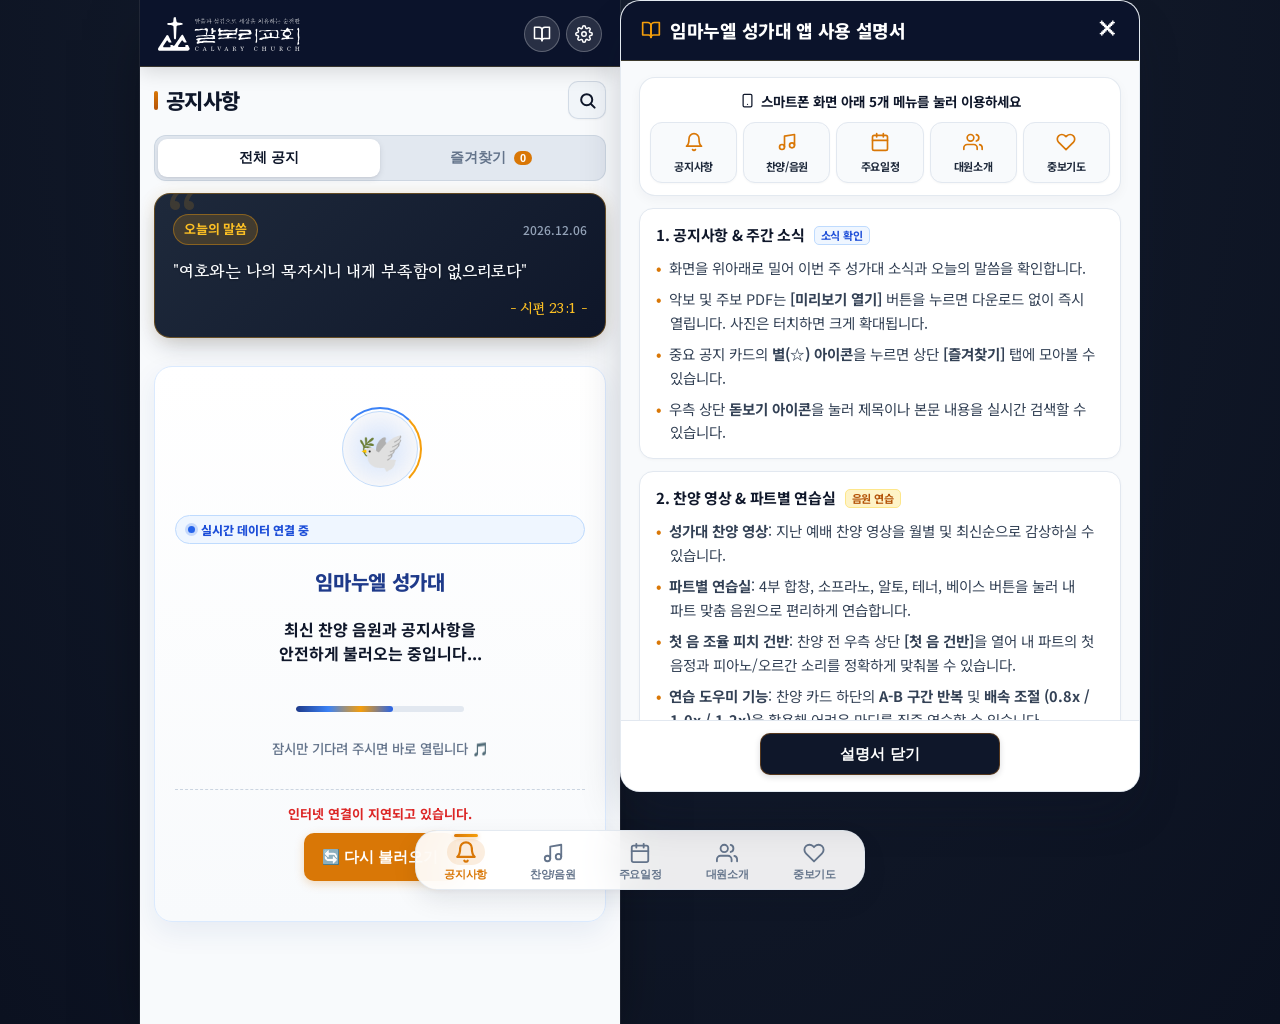
==== index.html @ 74448871 "feat: UI/UX 표준 패턴 개편 (세그먼트 컨트롤, 파트 필터 스티키/배지, 탭 인디케이터, 피치건반 및 설명서 모달 고도화)" ====
<!DOCTYPE html>
<html lang="ko">
<head>
  <meta charset="UTF-8">
  <meta name="viewport" content="width=device-width, initial-scale=1.0, maximum-scale=1.0, user-scalable=no, viewport-fit=cover">
  <meta name="theme-color" content="#0B132B">
  <meta name="color-scheme" content="light dark">
  <meta name="apple-mobile-web-app-capable" content="yes">
  <meta name="apple-mobile-web-app-status-bar-style" content="default">
  <meta name="apple-mobile-web-app-title" content="임마누엘성가대">
  <title>갈보리교회 임마누엘성가대</title>

  <link rel="apple-touch-icon" href="assets/apple-touch-icon.png?v=57">
  <link rel="icon" type="image/png" sizes="192x192" href="assets/icon-192.png?v=57">
  <link rel="manifest" href="manifest.json?v=57">
  <link rel="preconnect" href="https://fonts.googleapis.com">
  <link rel="preconnect" href="https://fonts.gstatic.com" crossorigin>
  <link href="https://fonts.googleapis.com/css2?family=Gowun+Batang:wght@400;700&family=Noto+Sans+KR:wght@400;500;700;900&display=swap" rel="stylesheet">
  <link rel="stylesheet" href="css/styles.css?v=1114">
  <script src="https://www.youtube.com/iframe_api" async></script>
</head>
<body>
  <!-- 메인 앱 콘테이너 -->
  <div class="app-container">
    
    <!-- 상단 브랜드 헤더 (공식 갈보리교회 심볼 로고 단독 적용) -->
    <header class="app-header">
      <div class="header-brand">
        <div class="church-logo-container">
          <img src="assets/church-logo-white.svg?v=1114" alt="갈보리교회 공식 로고" class="official-header-logo">
        </div>
      </div>

      <div class="header-actions" style="display: flex; align-items: center; gap: 6px;">
        <!-- 앱 사용 설명서 팝업 버튼 -->
        <button type="button" class="btn-header-admin-icon" onclick="app.openUserManualModal()" aria-label="앱 사용 설명서" title="앱 사용 설명서">
          <svg width="18" height="18" viewBox="0 0 24 24" fill="none" stroke="currentColor" stroke-width="2" stroke-linecap="round" stroke-linejoin="round">
            <path d="M2 3h6a4 4 0 0 1 4 4v14a3 3 0 0 0-3-3H2z"></path>
            <path d="M22 3h-6a4 4 0 0 0-4 4v14a3 3 0 0 1 3-3h7z"></path>
          </svg>
        </button>
        <!-- 관리자 모드 접속 버튼 (상징적인 톱니바퀴 아이콘 단독) -->
        <button id="btnOfficerToggle" class="btn-header-admin-icon" aria-label="관리자 접속" title="관리자 접속">
          <svg width="18" height="18" viewBox="0 0 24 24" fill="none" stroke="currentColor" stroke-width="2" stroke-linecap="round" stroke-linejoin="round">
            <circle cx="12" cy="12" r="3"></circle>
            <path d="M19.4 15a1.65 1.65 0 0 0 .33 1.82l.06.06a2 2 0 0 1 0 2.83 2 2 0 0 1-2.83 0l-.06-.06a1.65 1.65 0 0 0-1.82-.33 1.65 1.65 0 0 0-1 1.51V21a2 2 0 0 1-2 2 2 2 0 0 1-2-2v-.09A1.65 1.65 0 0 0 9 19.4a1.65 1.65 0 0 0-1.82.33l-.06.06a2 2 0 0 1-2.83 0 2 2 0 0 1 0-2.83l.06-.06a1.65 1.65 0 0 0 .33-1.82 1.65 1.65 0 0 0-1.51-1H3a2 2 0 0 1-2-2 2 2 0 0 1 2-2h.09A1.65 1.65 0 0 0 4.6 9a1.65 1.65 0 0 0-.33-1.82l-.06-.06a2 2 0 0 1 0-2.83 2 2 0 0 1 2.83 0l.06.06a1.65 1.65 0 0 0 1.82.33H9a1.65 1.65 0 0 0 1-1.51V3a2 2 0 0 1 2-2 2 2 0 0 1 2 2v.09a1.65 1.65 0 0 0 1 1.51 1.65 1.65 0 0 0 1.82-.33l.06-.06a2 2 0 0 1 2.83 0 2 2 0 0 1 0 2.83l-.06.06a1.65 1.65 0 0 0-.33 1.82V9a1.65 1.65 0 0 0 1.51 1H21a2 2 0 0 1 2 2 2 2 0 0 1-2 2h-.09a1.65 1.65 0 0 0-1.51 1z"></path>
          </svg>
        </button>
      </div>
    </header>

    <div id="officerBanner" class="officer-active-banner hidden">
      <div class="officer-banner-buttons">
        <button type="button" class="btn-banner-action" onclick="app.openChangeOfficerPinModal()">🔑 관리자 암호 변경</button>
        <button type="button" class="btn-banner-action" onclick="app.openChangeMemberPinModal()">🔒 대원명단 암호 변경</button>
        <button type="button" id="btnExitOfficer" class="btn-exit-officer">🚪 관리자 모드 나가기</button>
      </div>
    </div>

    <!-- ☁️ 실시간 클라우드 동기화 캡슐 배너 (오랜만에 접속/업데이트 시 세련된 진행 피드백) -->
    <div id="cloudSyncBanner" class="cloud-sync-banner hidden" role="status" aria-live="polite">
      <div class="cloud-sync-inner">
        <div class="cloud-sync-left">
          <div class="cloud-sync-orb" id="cloudSyncOrb">
            <span class="cloud-sync-pulse-ring"></span>
            <svg class="cloud-sync-spinner" id="cloudSyncSpinnerSvg" viewBox="0 0 24 24" fill="none">
              <circle cx="12" cy="12" r="9" stroke="rgba(147, 197, 253, 0.25)" stroke-width="2.5"></circle>
              <path d="M21 12a9 9 0 0 0-9-9" stroke="#60A5FA" stroke-width="2.6" stroke-linecap="round"></path>
              <path d="M3 12a9 9 0 0 0 5.5 8.3" stroke="#FBBF24" stroke-width="2.4" stroke-linecap="round"></path>
            </svg>
            <svg class="cloud-sync-check hidden" id="cloudSyncCheckSvg" viewBox="0 0 24 24" fill="none" stroke="currentColor" stroke-width="3" stroke-linecap="round" stroke-linejoin="round">
              <polyline points="20 6 9 17 4 12"></polyline>
            </svg>
            <span class="cloud-sync-warn hidden" id="cloudSyncWarnIcon">!</span>
          </div>
          <div class="cloud-sync-copy">
            <div class="cloud-sync-title-row">
              <span class="cloud-sync-title" id="cloudSyncTitle">새로 등록된 글과 찬양 음원을 불러오는 중</span>
              <span class="cloud-sync-dots" id="cloudSyncDots"><span>.</span><span>.</span><span>.</span></span>
            </div>
            <span class="cloud-sync-sub" id="cloudSyncSub">잠시만 기다려 주시면 최신 목록으로 자동 갱신됩니다</span>
          </div>
        </div>
        <div class="cloud-sync-actions" id="cloudSyncActions">
          <button type="button" id="btnCloudSyncRetry" class="btn-cloud-sync-retry hidden" onclick="app.retryInitialSync()">
            🔄 다시 불러오기
          </button>
          <button type="button" id="btnCloudSyncDismiss" class="btn-cloud-sync-dismiss hidden" onclick="app.hideCloudSyncBanner()" aria-label="안내 닫기" title="닫기">✕</button>
        </div>
      </div>
      <div class="cloud-sync-ribbon-track" id="cloudSyncRibbonTrack">
        <div class="cloud-sync-ribbon-bar"></div>
      </div>
    </div>

    <!-- 메인 콘텐츠 영역 -->
    <main class="app-content">

      <!-- 1. 공지사항 탭 -->
      <section id="tab-notice" class="tab-pane active">
        <div class="pane-header">
          <h2>공지사항</h2>
          <div class="pane-header-actions">
            <button type="button" class="btn-icon-action" id="btnToggleNoticeSearch" onclick="app.toggleNoticeSearch()" title="공지 검색">
              <svg width="19" height="19" viewBox="0 0 24 24" fill="none" stroke="currentColor" stroke-width="2.5" stroke-linecap="round" stroke-linejoin="round">
                <circle cx="11" cy="11" r="7"></circle>
                <line x1="21" y1="21" x2="16.35" y2="16.35"></line>
              </svg>
            </button>
            <button class="btn-add-content officer-only hidden" onclick="app.openNoticeModal()">
              <svg width="14" height="14" viewBox="0 0 24 24" fill="none" stroke="currentColor" stroke-width="2.5" stroke-linecap="round" stroke-linejoin="round"><line x1="12" y1="5" x2="12" y2="19"></line><line x1="5" y1="12" x2="19" y2="12"></line></svg>
              <span>공지 작성</span>
            </button>
          </div>
        </div>

        <!-- 펼쳐지는 공지사항 실시간 검색창 -->
        <div id="noticeSearchBox" class="notice-search-box hidden">
          <div class="search-input-wrapper">
            <span class="search-icon">
              <svg width="16" height="16" viewBox="0 0 24 24" fill="none" stroke="currentColor" stroke-width="2" stroke-linecap="round" stroke-linejoin="round"><circle cx="11" cy="11" r="8"></circle><line x1="21" y1="21" x2="16.65" y2="16.65"></line></svg>
            </span>
            <input type="text" id="noticeSearchInput" placeholder="공지 제목 또는 내용 검색..." oninput="app.onNoticeSearchInput(this.value)">
            <button type="button" class="btn-clear-search" id="btnClearNoticeSearch" onclick="app.clearNoticeSearch()" title="지우기" style="display: none;">✕</button>
          </div>
        </div>

        <!-- 서브 탭: 전체 공지 vs 즐겨찾기 (슬라이딩 세그먼트 컨트롤) -->
        <div class="sub-tab-bar" id="noticeSubTabBar" style="margin-bottom: 12px;">
          <div class="sub-tab-indicator"></div>
          <button type="button" class="sub-tab-btn active" data-notice-filter="all" onclick="app.setNoticeFilter('all')">
            <span class="sub-tab-text">전체 공지</span>
          </button>
          <button type="button" class="sub-tab-btn" data-notice-filter="fav" onclick="app.setNoticeFilter('fav')">
            <span class="sub-tab-text">즐겨찾기</span> <span id="noticeFavCountBadge" class="fav-badge" style="background: var(--gold-accent, #D97706); color: #ffffff; font-size: 11px; padding: 1px 6px; border-radius: 10px; margin-left: 4px;">0</span>
          </button>
        </div>


        <!-- 📖 오늘의 말씀 카드가 보여집니다 -->
        <div id="dailyVerseContainer" class="daily-verse-box"></div>

        <div id="noticeList" class="card-list">
          <!-- 공지사항 카드가 동적으로 로드됩니다 -->
        </div>
      </section>

      <!-- 2. 찬양/음원 탭 (성가대 찬양 영상 + 파트별 연습실) -->
      <section id="tab-praise" class="tab-pane">
        <div class="pane-header">
          <h2>찬양 연습 & 영상</h2>
          <div class="pane-header-actions">
            <button type="button" class="btn-icon-action" id="btnTogglePraiseSearch" onclick="app.togglePraiseSearch()" title="찬양곡 검색">
              <svg width="19" height="19" viewBox="0 0 24 24" fill="none" stroke="currentColor" stroke-width="2.5" stroke-linecap="round" stroke-linejoin="round">
                <circle cx="11" cy="11" r="7"></circle>
                <line x1="21" y1="21" x2="16.35" y2="16.35"></line>
              </svg>
            </button>
            <button type="button" class="btn-pitch-pipe-open" onclick="app.openPitchPipeModal()" title="조율용 첫 음 피치 건반 열기">
              <span class="btn-pitch-pipe-icon">🎹</span>
              <span class="btn-pitch-pipe-label">첫 음 건반</span>
            </button>
            <button class="btn-add-content officer-only hidden" onclick="app.openPraiseModal()">
              <svg width="14" height="14" viewBox="0 0 24 24" fill="none" stroke="currentColor" stroke-width="2.5" stroke-linecap="round" stroke-linejoin="round"><line x1="12" y1="5" x2="12" y2="19"></line><line x1="5" y1="12" x2="19" y2="12"></line></svg>
              <span>찬양 등록</span>
            </button>
          </div>
        </div>

        <!-- 펼쳐지는 찬양곡 실시간 검색창 (성가대 찬양 영상 전용) -->
        <div id="praiseSearchBox" class="notice-search-box hidden">
          <div class="search-input-wrapper">
            <span class="search-icon">
              <svg width="16" height="16" viewBox="0 0 24 24" fill="none" stroke="currentColor" stroke-width="2" stroke-linecap="round" stroke-linejoin="round"><circle cx="11" cy="11" r="8"></circle><line x1="21" y1="21" x2="16.65" y2="16.65"></line></svg>
            </span>
            <input type="text" id="praiseSearchInput" placeholder="찬양곡 제목 검색..." oninput="app.onPraiseSearchInput(this.value)">
            <button type="button" class="btn-clear-search" id="btnClearPraiseSearch" onclick="app.clearPraiseSearch()" title="지우기" style="display: none;">✕</button>
          </div>
        </div>

        <!-- 서브 탭: 성가대 찬양 영상 vs 파트별 연습실 (슬라이딩 세그먼트 컨트롤) -->
        <div class="sub-tab-bar" id="praiseSubTabBar">
          <div class="sub-tab-indicator"></div>
          <button class="sub-tab-btn active" data-subtab="all" onclick="app.switchPraiseSubtab('all')">
            <span class="sub-tab-text">성가대 찬양 영상</span>
          </button>
          <button class="sub-tab-btn" data-subtab="part" onclick="app.switchPraiseSubtab('part')">
            <span class="sub-tab-text">파트별 연습실</span>
          </button>
        </div>

        <!-- 주일/월별 찬양 검색 드롭다운 필터 (성가대 찬양 영상 전용) -->
        <div id="praiseDateFilterBox" class="praise-date-filter-box">
          <label for="praiseMonthFilter" class="filter-label">찬양 일자:</label>
          <select id="praiseMonthFilter" onchange="app.filterPraiseByMonth(this.value)">
            <option value="LATEST">이번 주 찬양 (최신)</option>
            <!-- 월별 옵션이 동적으로 로드됩니다 -->
          </select>
        </div>

        <!-- 성가대 찬양 영상 서브 뷰 -->
        <div id="praiseSubtabAll" class="subtab-pane active">
          <div id="praiseListAll" class="card-list">
            <!-- 찬양 영상 카드가 로드됩니다 -->
          </div>
        </div>

        <!-- 파트별 연습실 서브 뷰 -->
        <div id="praiseSubtabPart" class="subtab-pane">
          <!-- 파트 필터 바 (Sticky Header 적용) -->
          <div class="part-filter-bar">
            <button class="part-chip active" data-part="ALL" onclick="app.filterPartPraise('ALL')">전체</button>
            <button class="part-chip" data-part="ALL_PART" onclick="app.filterPartPraise('ALL_PART')">4부 합창</button>
            <button class="part-chip soprano" data-part="S" onclick="app.filterPartPraise('S')">소프라노</button>
            <button class="part-chip alto" data-part="A" onclick="app.filterPartPraise('A')">알토</button>
            <button class="part-chip tenor" data-part="T" onclick="app.filterPartPraise('T')">테너</button>
            <button class="part-chip bass" data-part="B" onclick="app.filterPartPraise('B')">베이스</button>
          </div>
          <div id="praiseListPart" class="card-list">
            <!-- 파트별 음원 카드가 로드됩니다 -->
          </div>
        </div>
      </section>

      <!-- 3. 주요일정 탭 -->
      <section id="tab-schedule" class="tab-pane">
        <div class="pane-header">
          <h2>주요 일정</h2>
          <button class="btn-add-content officer-only hidden" onclick="app.openScheduleModal()">
            <svg width="14" height="14" viewBox="0 0 24 24" fill="none" stroke="currentColor" stroke-width="2.5" stroke-linecap="round" stroke-linejoin="round"><line x1="12" y1="5" x2="12" y2="19"></line><line x1="5" y1="12" x2="19" y2="12"></line></svg>
            <span>일정 추가</span>
          </button>
        </div>

        <div id="scheduleList" class="card-list">
          <!-- 일정 카드가 로드됩니다 -->
        </div>
      </section>

      <!-- 4. 성가대원 탭 -->
      <section id="tab-member" class="tab-pane">
        <div class="pane-header">
          <h2>대원 명단</h2>
          <button class="btn-add-content officer-only hidden" onclick="app.openMemberModal()">
            <svg width="14" height="14" viewBox="0 0 24 24" fill="none" stroke="currentColor" stroke-width="2.5" stroke-linecap="round" stroke-linejoin="round"><line x1="12" y1="5" x2="12" y2="19"></line><line x1="5" y1="12" x2="19" y2="12"></line></svg>
            <span>대원 등록</span>
          </button>
        </div>

        <!-- 파트 필터 버튼 (Sticky Header & 칩+배지 결합) -->
        <div class="member-part-bar">
          <button class="member-chip active" data-mpart="ALL" onclick="app.filterMembers('ALL')">
            <span class="chip-label">전체</span><span class="chip-badge">0</span>
          </button>
          <button class="member-chip" data-mpart="임원" onclick="app.filterMembers('임원')">
            <span class="chip-label">지휘자/반주자</span><span class="chip-badge">0</span>
          </button>
          <button class="member-chip soprano" data-mpart="소프라노" onclick="app.filterMembers('소프라노')">
            <span class="chip-label">소프라노</span><span class="chip-badge">0</span>
          </button>
          <button class="member-chip alto" data-mpart="알토" onclick="app.filterMembers('알토')">
            <span class="chip-label">알토</span><span class="chip-badge">0</span>
          </button>
          <button class="member-chip tenor" data-mpart="테너" onclick="app.filterMembers('테너')">
            <span class="chip-label">테너</span><span class="chip-badge">0</span>
          </button>
          <button class="member-chip bass" data-mpart="베이스" onclick="app.filterMembers('베이스')">
            <span class="chip-label">베이스</span><span class="chip-badge">0</span>
          </button>
        </div>

        <div id="memberList" class="member-grid">
          <!-- 성가대원 카드가 로드됩니다 -->
        </div>
      </section>

      <!-- 5. 중보기도 탭 -->
      <section id="tab-prayer" class="tab-pane">
        <div class="pane-header">
          <h2>중보기도</h2>
          <button class="btn-add-content member-allowed" onclick="app.openPrayerModal()">
            <svg width="14" height="14" viewBox="0 0 24 24" fill="none" stroke="currentColor" stroke-width="2.5" stroke-linecap="round" stroke-linejoin="round"><line x1="12" y1="5" x2="12" y2="19"></line><line x1="5" y1="12" x2="19" y2="12"></line></svg>
            <span>기도제목 나누기</span>
          </button>
        </div>
        
        <div class="prayer-intro-card">
          <div class="prayer-intro-header">
            <span class="prayer-intro-badge">함께하는 중보기도</span>
            <span class="prayer-intro-sub">임마누엘 성가대</span>
          </div>
          <div class="prayer-intro-text">
            "우리가 서로를 위해 한 마음으로 기도할 때<br>찬양에 은혜가 넘치고, 마음에 평안이 가득 임합니다."
          </div>
          <div class="prayer-intro-ref">
            - 기도제목을 올리고 '아멘'으로 기도합니다. -
          </div>
        </div>

        <div id="prayerList" class="card-list">
          <!-- 기도 카드 목록이 로드됩니다 -->
        </div>
      </section>

    </main>

    <!-- 하단 5대 대형 탭 바 (모던 라인 SVG 아이콘 시스템) -->
    <nav class="app-tabbar">
      <button class="tab-item active" data-tab="notice" onclick="app.switchTab('notice')">
        <span class="tab-icon">
          <svg class="tab-icon-svg" width="22" height="22" viewBox="0 0 24 24" fill="none" stroke="currentColor" stroke-width="2" stroke-linecap="round" stroke-linejoin="round">
            <path d="M18 8A6 6 0 0 0 6 8c0 7-3 9-3 9h18s-3-2-3-9"></path>
            <path d="M13.73 21a2 2 0 0 1-3.46 0"></path>
          </svg>
        </span>
        <span class="tab-label">공지사항</span>
        <span id="unread-badge-notice" class="tab-badge hidden">0</span>
      </button>
      <button class="tab-item" data-tab="praise" onclick="app.switchTab('praise')">
        <span class="tab-icon">
          <svg class="tab-icon-svg" width="22" height="22" viewBox="0 0 24 24" fill="none" stroke="currentColor" stroke-width="2" stroke-linecap="round" stroke-linejoin="round">
            <path d="M9 18V5l12-2v13"></path>
            <circle cx="6" cy="18" r="3"></circle>
            <circle cx="18" cy="16" r="3"></circle>
          </svg>
        </span>
        <span class="tab-label">찬양/음원</span>
        <span id="unread-badge-praise" class="tab-badge hidden">0</span>
      </button>
      <button class="tab-item" data-tab="schedule" onclick="app.switchTab('schedule')">
        <span class="tab-icon">
          <svg class="tab-icon-svg" width="22" height="22" viewBox="0 0 24 24" fill="none" stroke="currentColor" stroke-width="2" stroke-linecap="round" stroke-linejoin="round">
            <rect x="3" y="4" width="18" height="18" rx="2" ry="2"></rect>
            <line x1="16" y1="2" x2="16" y2="6"></line>
            <line x1="8" y1="2" x2="8" y2="6"></line>
            <line x1="3" y1="10" x2="21" y2="10"></line>
          </svg>
        </span>
        <span class="tab-label">주요일정</span>
        <span id="unread-badge-schedule" class="tab-badge hidden">0</span>
      </button>
      <button class="tab-item" data-tab="member" onclick="app.switchTab('member')">
        <span class="tab-icon">
          <svg class="tab-icon-svg" width="22" height="22" viewBox="0 0 24 24" fill="none" stroke="currentColor" stroke-width="2" stroke-linecap="round" stroke-linejoin="round">
            <path d="M17 21v-2a4 4 0 0 0-4-4H5a4 4 0 0 0-4 4v2"></path>
            <circle cx="9" cy="7" r="4"></circle>
            <path d="M23 21v-2a4 4 0 0 0-3-3.87"></path>
            <path d="M16 3.13a4 4 0 0 1 0 7.75"></path>
          </svg>
        </span>
        <span class="tab-label">대원소개</span>
      </button>
      <button class="tab-item" data-tab="prayer" onclick="app.switchTab('prayer')">
        <span class="tab-icon">
          <svg class="tab-icon-svg" width="22" height="22" viewBox="0 0 24 24" fill="none" stroke="currentColor" stroke-width="2" stroke-linecap="round" stroke-linejoin="round">
            <path d="M20.84 4.61a5.5 5.5 0 0 0-7.78 0L12 5.67l-1.06-1.06a5.5 5.5 0 0 0-7.78 7.78l1.06 1.06L12 21.23l7.78-7.78 1.06-1.06a5.5 5.5 0 0 0 0-7.78z"></path>
          </svg>
        </span>
        <span class="tab-label">중보기도</span>
        <span id="unread-badge-prayer" class="tab-badge hidden">0</span>
      </button>
    </nav>

  </div>

  <!-- ==================== 모달 레이어 모음 ==================== -->

  <!-- 🔐 1. 임원 PIN 인증 모달 -->
  <div id="modalPin" class="modal-overlay hidden">
    <div class="modal-card modal-small">
      <div class="modal-header">
        <h3>🔐 관리자 비밀번호 입력</h3>
        <button class="btn-close-modal" onclick="app.closeModal('modalPin')">✕</button>
      </div>
      <div class="modal-body">
        <p class="pin-hint">관리자 전용 4자리 비밀번호를 입력해주세요.</p>
        <div class="pin-input-group">
          <input type="password" id="pinInput" maxlength="4" placeholder="••••" pattern="[0-9]*" inputmode="numeric">
        </div>
        <div id="pinErrorMsg" class="pin-error hidden">비밀번호가 일치하지 않습니다.</div>
        <div class="pin-keypad">
          <button onclick="app.appendPin('1')">1</button>
          <button onclick="app.appendPin('2')">2</button>
          <button onclick="app.appendPin('3')">3</button>
          <button onclick="app.appendPin('4')">4</button>
          <button onclick="app.appendPin('5')">5</button>
          <button onclick="app.appendPin('6')">6</button>
          <button onclick="app.appendPin('7')">7</button>
          <button onclick="app.appendPin('8')">8</button>
          <button onclick="app.appendPin('9')">9</button>
          <button onclick="app.clearPin()">C</button>
          <button onclick="app.appendPin('0')">0</button>
          <button onclick="app.submitPin()" class="btn-pin-confirm">확인</button>
        </div>
      </div>
    </div>
  </div>

  <!-- 📲 2. 홈 화면 앱 추가 안내 모달 -->
  <div id="modalPwaGuide" class="modal-overlay hidden">
    <div class="modal-card">
      <div class="modal-header">
        <h3>📲 스마트폰 홈 화면에 앱 추가하기</h3>
        <button class="btn-close-modal" onclick="app.closeModal('modalPwaGuide')">✕</button>
      </div>
      <div class="modal-body pwa-guide-body">
        
        <!-- 원터치 자동 설치 버튼 (안드로이드 지원 시) -->
        <button id="btnNativeInstall" class="btn-primary-large hidden" onclick="app.triggerNativeInstall()">
          ✨ 바로 바탕화면에 추가하기
        </button>

        <div class="os-guide-section">
          <h4>🍎 아이폰 (iPhone / Safari) 가이드</h4>
          <ol class="guide-steps">
            <li>화면 하단 중앙의 <strong>[공유 📤]</strong> 아이콘을 누릅니다.</li>
            <li>메뉴를 위로 올린 후 <strong>[홈 화면에 추가 ➕]</strong>를 선택합니다.</li>
            <li>우측 상단 <strong>[추가]</strong>를 누르면 바탕화면에 성가대 앱이 생성됩니다!</li>
          </ol>
        </div>

        <hr class="modal-divider">

        <div class="os-guide-section">
          <h4>🤖 안드로이드 (Galaxy / Chrome / 카카오) 가이드</h4>
          <ol class="guide-steps">
            <li>인터넷 메뉴 <strong>[더보기 ⫶]</strong> 버튼을 누릅니다.</li>
            <li><strong>[홈 화면에 추가]</strong> 또는 <strong>[앱 설치]</strong>를 클릭합니다.</li>
            <li>바탕화면에 아이콘이 생성되어 다음부터 1초 만에 접속됩니다.</li>
          </ol>
        </div>

        <button class="btn-secondary-large" onclick="app.closeModal('modalPwaGuide')">닫기</button>
      </div>
    </div>
  </div>

  <!-- 📢 3. 공지사항 작성 모달 -->
  <div id="modalNotice" class="modal-overlay hidden">
    <div class="modal-card">
      <div class="modal-header">
        <h3 id="noticeHeaderTitle">📢 신규 공지사항 작성</h3>
        <button class="btn-close-modal" onclick="app.closeModal('modalNotice')">✕</button>
      </div>
      <form id="formNotice" onsubmit="app.saveNotice(event)" class="modal-body">
        <input type="hidden" id="editingNoticeId">
        <div class="form-group">
          <label for="noticeTitle">공지 제목 *</label>
          <input type="text" id="noticeTitle" required placeholder="공지 제목 입력">
        </div>
        <div class="form-group">
          <label for="noticeContent">공지 내용 *</label>
          <textarea id="noticeContent" rows="5" required placeholder="공지할 내용을 작성해주세요."></textarea>
        </div>
        <div class="form-group">
          <div style="display: flex; align-items: center; justify-content: space-between; margin-bottom: 8px;">
            <label style="font-weight: 700; color: var(--text-dark); margin: 0;">📎 동영상 / 사진 / PDF 첨부 (최대 5개)</label>
            <span id="noticeMediaCountBadge" style="font-size: 12.5px; color: var(--primary-color); font-weight: 800; background: rgba(37, 99, 235, 0.1); padding: 2px 8px; border-radius: 12px;">1 / 5</span>
          </div>
          <div id="noticeMediaListContainer" class="notice-media-list-container">
            <!-- 동적 첨부 슬롯 목록이 JS로 생성됩니다 -->
          </div>
          <button type="button" id="btnAddNoticeMedia" class="btn-add-media-slot" onclick="app.addNoticeMediaSlot()">
            ➕ 첨부파일 / 영상 추가하기
          </button>
        </div>
        <div class="form-actions">
          <button type="button" class="btn-secondary-large" onclick="app.closeModal('modalNotice')">취소</button>
          <button type="submit" id="btnSubmitNotice" class="btn-primary-large">등록하기</button>
        </div>
      </form>
    </div>
  </div>

  <!-- 🎵 4. 찬양 음원/영상 등록 모달 -->
  <div id="modalPraise" class="modal-overlay hidden">
    <div class="modal-card">
      <div class="modal-header">
        <h3 id="praiseHeaderTitle">🎵 찬양 음원/영상 등록</h3>
        <button class="btn-close-modal" onclick="app.closeModal('modalPraise')">✕</button>
      </div>
      <form id="formPraise" onsubmit="app.savePraise(event)" class="modal-body">
        <input type="hidden" id="editingPraiseId">
        <div class="form-group">
          <label for="praiseType">등록 구분 *</label>
          <select id="praiseType" required onchange="app.togglePartSelect(this.value)">
            <option value="all">🎬 성가대 찬양 영상 (예배 찬양)</option>
            <option value="part">🎼 파트별 연습실 음원 (연습용)</option>
          </select>
        </div>

        <div id="groupPartSelect" class="form-group hidden">
          <label for="praisePartTarget">연습 파트 선택 *</label>
          <select id="praisePartTarget">
            <option value="ALL_PART">🎼 4부 전체합창 (전체 파트)</option>
            <option value="S">소프라노 (Soprano)</option>
            <option value="A">알토 (Alto)</option>
            <option value="T">테너 (Tenor)</option>
            <option value="B">베이스 (Bass)</option>
          </select>
        </div>

        <div class="form-group">
          <label for="praiseTitle">찬양곡 제목 *</label>
          <input type="text" id="praiseTitle" required placeholder="찬양곡 제목 입력">
        </div>

        <div class="form-group">
          <label for="praiseDate">주일 일자 *</label>
          <input type="date" id="praiseDate" required>
        </div>

        <div class="form-group">
          <label for="praiseYoutube">유튜브 링크주소 *</label>
          <input type="url" id="praiseYoutube" required placeholder="https://youtu.be/... 또는 https://www.youtube.com/watch?v=...">
        </div>

        <div class="form-actions">
          <button type="button" class="btn-secondary-large" onclick="app.closeModal('modalPraise')">취소</button>
          <button type="submit" id="btnSubmitPraise" class="btn-primary-large">등록하기</button>
        </div>
      </form>
    </div>
  </div>

  <!-- 📅 5. 일정 등록 모달 -->
  <div id="modalSchedule" class="modal-overlay hidden">
    <div class="modal-card">
      <div class="modal-header">
        <h3 id="schedHeaderTitle">📅 성가대 일정 등록</h3>
        <button class="btn-close-modal" onclick="app.closeModal('modalSchedule')">✕</button>
      </div>
      <form id="formSchedule" onsubmit="app.saveSchedule(event)" class="modal-body">
        <input type="hidden" id="editingSchedId">
        <div class="form-group">
          <label for="schedTitle">일정명 *</label>
          <input type="text" id="schedTitle" required placeholder="일정명 입력">
        </div>
        <div class="form-group">
          <label for="schedDate">일시 *</label>
          <input type="datetime-local" id="schedDate" required>
        </div>
        <div class="form-group">
          <label for="schedLocation">장소 *</label>
          <input type="text" id="schedLocation" required placeholder="장소를 입력해주세요.">
        </div>
        <div class="form-group">
          <label for="schedNote">상세 메모</label>
          <textarea id="schedNote" rows="3" placeholder="안내사항이나 관련 정보를 작성해주세요."></textarea>
        </div>

        <div class="form-group">
          <label style="font-weight: 700; color: var(--text-dark);">📎 영상 / 사진 / PDF 첨부 (선택, 1개)</label>
          <div class="form-group" style="margin-bottom: 8px;">
            <input type="url" id="schedYoutube" placeholder="🎥 유튜브 영상 주소 (선택)">
          </div>
          <div class="form-group" style="margin-bottom: 0;">
            <input type="file" id="schedFilePhoto" accept="image/*,.pdf" class="file-upload-input" onclick="this.value=''" onchange="app.handleImageUpload(event, 'schedPhotoPreview', 'schedPhotoData', 'schedImageUrl')">
            <input type="hidden" id="schedPhotoData">
            <div id="schedPhotoPreview" class="photo-upload-preview hidden"></div>
            <input type="text" id="schedImageUrl" placeholder="또는 📷 사진 주소 및 📄 PDF / 구글드라이브 URL 입력" style="margin-top: 6px;" oninput="app.clearFileInputOnly('schedFilePhoto', 'schedPhotoPreview', 'schedPhotoData')">
          </div>
        </div>

        <!-- 🎟️ 대원 신청/참석 기능 옵션 체크박스 -->
        <div class="form-group-checkbox">
          <label class="checkbox-label">
            <input type="checkbox" id="schedEnableApply" onchange="app.toggleSchedApplyFields(this.checked)">
            <span>🎟️ <strong>대원 신청 기능 활성화</strong> (티켓 신청, 참석 조사 등)</span>
          </label>
        </div>

        <div id="schedApplyFields" class="sched-apply-fields hidden">
          <div class="form-group">
            <label for="schedApplyTitle">신청 항목 이름</label>
            <input type="text" id="schedApplyTitle" placeholder="신청 항목 이름 입력">
          </div>
          <div class="form-group">
            <label for="schedApplyType">신청 옵션 구성</label>
            <select id="schedApplyType">
              <option value="ticket">🎟️ 티켓 수량 선택 (1매, 2매, 3매, 4매)</option>
              <option value="attend">🙋 참석 여부 선택 (참석 / 불참)</option>
            </select>
          </div>
          <div class="form-group-checkbox" style="margin-top: 10px; padding: 10px 12px; background: #FEF2F2; border: 1.5px solid #FECACA; border-radius: 8px;">
            <label class="checkbox-label" for="schedIsApplyClosed" style="margin: 0; cursor: pointer; display: flex; align-items: center; gap: 8px;">
              <input type="checkbox" id="schedIsApplyClosed" style="width: 20px; height: 20px; accent-color: #DC2626; cursor: pointer;">
              <span style="font-size: 14.5px; font-weight: 800; color: #991B1B;">🔒 신청 마감 (신규 신청 및 대원 수정·삭제 잠금)</span>
            </label>
            <p style="font-size: 12px; color: #7F1D1D; margin: 4px 0 0 28px; line-height: 1.4;">
              체크 시 대원들의 신청 버튼이 비활성화되며 본인 내역 수정·삭제도 잠깁니다. (관리자는 마감 후에도 수정·삭제 가능, 신청 현황은 전 대원 열람 가능)
            </p>
          </div>
        </div>

        <div class="form-actions">
          <button type="button" class="btn-secondary-large" onclick="app.closeModal('modalSchedule')">취소</button>
          <button type="submit" id="btnSubmitSched" class="btn-primary-large">등록하기</button>
        </div>
      </form>
    </div>
  </div>

  <!-- 🎟️ 6. 대원 일정 신청 팝업 모달 -->
  <div id="modalApplySchedule" class="modal-overlay hidden">
    <div class="modal-card">
      <div class="modal-header">
        <h3 id="applyModalHeaderTitle">🎟️ 일정 신청하기</h3>
        <button class="btn-close-modal" onclick="app.closeModal('modalApplySchedule')">✕</button>
      </div>
      <form id="formApplySchedule" onsubmit="app.saveApplication(event)" class="modal-body">
        <input type="hidden" id="applyTargetSchedId">
        
        <div class="apply-sched-summary-box">
          <h4 id="applySchedName">일정 제목</h4>
          <p id="applySchedInfo">일시 및 장소</p>
        </div>

        <div class="form-group">
          <label for="applyPart">소속 파트 *</label>
          <select id="applyPart" required>
            <option value="소프라노">소프라노</option>
            <option value="알토">알토</option>
            <option value="테너">테너</option>
            <option value="베이스">베이스</option>
            <option value="임원">지휘자 / 반주자</option>
          </select>
        </div>

        <div class="form-group">
          <label for="applyName">성함 *</label>
          <input type="text" id="applyName" required placeholder="성함 입력">
        </div>

        <div class="form-group" id="groupApplyOption">
          <label for="applyOptionSelect" id="lblApplyOption">신청 수량 / 선택 *</label>
          <select id="applyOptionSelect" required>
            <!-- 동적으로 생성됩니다 -->
          </select>
        </div>

        <div class="form-group">
          <label for="applyNote">메모 / 한줄 전달사항 (선택)</label>
          <input type="text" id="applyNote" placeholder="전달사항을 입력해주세요.">
        </div>

        <div class="form-actions">
          <button type="button" class="btn-secondary-large" onclick="app.closeModal('modalApplySchedule')">취소</button>
          <button type="submit" class="btn-primary-large">신청 완료하기</button>
        </div>
      </form>
    </div>
  </div>

  <!-- 📋 7. 신청 현황 목록 모달 -->
  <div id="modalApplyList" class="modal-overlay hidden" onclick="app.closeModal('modalApplyList')">
    <div class="modal-card" style="max-width: 500px; max-height: 85vh; display: flex; flex-direction: column; border-radius: 16px; overflow: hidden; padding: 0;" onclick="event.stopPropagation()">
      <div class="modal-header" style="background: linear-gradient(135deg, #0F172A 0%, #1E293B 100%); padding: 16px 20px; border-bottom: 3px solid #D97706; display: flex; justify-content: space-between; align-items: center; flex-shrink: 0;">
        <h3 style="font-size: 19px; font-weight: 900; color: #FFFFFF; display: flex; align-items: center; gap: 8px; margin: 0;">📋 신청자 현황 목록</h3>
        <button class="btn-close-modal" onclick="app.closeModal('modalApplyList')" style="color: #FFFFFF; background: transparent; border: none; font-size: 22px; cursor: pointer; padding: 0 4px;">✕</button>
      </div>
      <div class="modal-body" style="padding: 16px; overflow-y: auto; -webkit-overflow-scrolling: touch; flex: 1;">
        <div class="apply-list-summary" style="background: #F8FAFC; border: 1.5px solid #CBD5E1; border-radius: 12px; padding: 14px; margin-bottom: 14px; display: flex; flex-direction: column; gap: 8px;">
          <h4 id="applyListSchedTitle" style="font-size: 16.5px; font-weight: 900; color: #0F172A; margin: 0; word-break: keep-all;">일정 제목</h4>
          <div class="summary-badge-group" style="display: flex; flex-direction: column; gap: 6px;">
            <div>
              <span class="badge-notice" id="applyTotalCountBadge" style="background: #2563EB; color: #FFFFFF; font-weight: 800; font-size: 13px; padding: 4px 10px; border-radius: 20px;">총 0명 신청</span>
            </div>
            <div id="applyPartBreakdownBadges" style="display: flex; flex-wrap: wrap; gap: 5px; margin-top: 2px;">
              <!-- 파트별 집계 뱃지 동적 생성 -->
            </div>
          </div>
        </div>

        <div id="applyListContainer" class="applicant-card-list">
          <!-- 신청 현황 카드가 동적으로 생성됩니다 -->
        </div>
      </div>
      <div class="form-actions" style="margin: 0; padding: 12px 16px 16px 16px; border-top: 1px solid #E2E8F0; background: #FFFFFF; flex-shrink: 0; display: flex; gap: 8px;">
        <button type="button" class="btn-secondary-large" onclick="app.closeModal('modalApplyList')" style="flex: 1;">닫기</button>
        <button type="button" class="btn-primary-large" onclick="app.shareApplyListText()" style="flex: 1.8; display: flex; align-items: center; justify-content: center; gap: 6px; background: #2563EB; color: #FFFFFF; font-weight: 800; font-size: 15px;">
          <svg width="17" height="17" viewBox="0 0 24 24" fill="none" stroke="currentColor" stroke-width="2.5" stroke-linecap="round" stroke-linejoin="round">
            <circle cx="18" cy="5" r="3"></circle>
            <circle cx="6" cy="12" r="3"></circle>
            <circle cx="18" cy="19" r="3"></circle>
            <line x1="8.59" y1="13.51" x2="15.42" y2="17.49"></line>
            <line x1="15.41" y1="6.51" x2="8.59" y2="10.49"></line>
          </svg>
          <span>카톡·문자 텍스트 공유</span>
        </button>
      </div>
    </div>
  </div>

  <!-- 👥 8. 대원 등록 모달 -->
  <div id="modalMember" class="modal-overlay hidden">
    <div class="modal-card">
      <div class="modal-header">
        <h3>👥 성가대원 등록/수정</h3>
        <button class="btn-close-modal" onclick="app.closeModal('modalMember')">✕</button>
      </div>
      <form id="formMember" onsubmit="app.saveMember(event)" class="modal-body">
        <input type="hidden" id="editingMemberId">
        <div class="form-group">
          <label for="memName">이름 *</label>
          <input type="text" id="memName" required placeholder="성함 입력">
        </div>
        <div class="form-group">
          <label for="memPart">소속 파트 *</label>
          <select id="memPart" required>
            <option value="소프라노">소프라노</option>
            <option value="알토">알토</option>
            <option value="테너">테너</option>
            <option value="베이스">베이스</option>
            <option value="임원">지휘자 / 반주자</option>
          </select>
        </div>
        <div class="form-group">
          <label for="memRole">직분 / 체계</label>
          <input type="text" id="memRole" placeholder="직분 입력 (권사, 집사 등)">
        </div>
        <div class="form-group">
          <label for="memPhone">연락처 *</label>
          <input type="tel" id="memPhone" required placeholder="010-0000-0000">
        </div>
        <div class="form-group">
          <label for="memFilePhoto">📷 프로필 사진 등록 (스마트폰 사진 선택 / 카메라 촬영)</label>
          <input type="file" id="memFilePhoto" accept="image/*" class="file-upload-input" onclick="this.value=''" onchange="app.handleMemberPhotoUpload(event)">
          <input type="hidden" id="memPhotoData">
          <div id="memPhotoPreview" class="photo-upload-preview hidden"></div>
          <input type="text" id="memPhoto" placeholder="또는 웹/구글드라이브 이미지 URL 직접 입력" style="margin-top: 6px;" oninput="app.clearFileInputOnly('memFilePhoto', 'memPhotoPreview', 'memPhotoData')">
        </div>
        <div class="member-consent-box" style="background: #F1F5F9; border: 1.5px solid #CBD5E1; border-radius: 10px; padding: 12px 14px; margin: 12px 0 16px 0;">
          <label for="memIsPublic" style="display: flex; align-items: center; gap: 10px; cursor: pointer; margin: 0; user-select: none;">
            <input type="checkbox" id="memIsPublic" style="width: 22px !important; min-width: 22px !important; height: 22px !important; min-height: 22px !important; margin: 0 !important; padding: 0 !important; cursor: pointer; accent-color: #2563EB; -webkit-appearance: checkbox !important; appearance: checkbox !important; box-sizing: border-box !important;">
            <span style="font-size: 15px; font-weight: 800; color: #0F172A; line-height: 1.3;">🔓 사진 및 연락처 전체 공개 동의</span>
          </label>
          <p style="font-size: 12px; color: #64748B; margin: 6px 0 0 32px; line-height: 1.45;">
            대원 본인이 동의한 경우 체크하세요. 일반 모드에서도 사진과 전화·문자 버튼이 전 대원에게 공개됩니다. (미체크 시 임원에게만 표시)
          </p>
        </div>
        <div class="form-actions">
          <button type="button" class="btn-secondary-large" onclick="app.closeModal('modalMember')">취소</button>
          <button type="submit" class="btn-primary-large">등록하기</button>
        </div>
      </form>
    </div>
  </div>

  <!-- 🙏 9. 중보기도 작성 모달 -->
  <div id="modalPrayer" class="modal-overlay hidden">
    <div class="modal-card">
      <div class="modal-header">
        <h3>🙏 기도제목 나누기</h3>
        <button class="btn-close-modal" onclick="app.closeModal('modalPrayer')">✕</button>
      </div>
      <form id="formPrayer" onsubmit="app.savePrayer(event)" class="modal-body">
        <div class="form-group">
          <label for="prayAuthor">대원 이름 *</label>
          <input type="text" id="prayAuthor" required placeholder="성함 입력">
        </div>
        <div class="form-group">
          <label for="prayContent">기도할 제목 내용 *</label>
          <textarea id="prayContent" rows="5" required placeholder="함께 중보기도할 내용을 편안하게 작성해주세요."></textarea>
        </div>
        <div class="form-actions">
          <button type="button" class="btn-secondary-large" onclick="app.closeModal('modalPrayer')">취소</button>
          <button type="submit" class="btn-primary-large">등록하기</button>
        </div>
      </form>
    </div>
  </div>

  <!-- ✏️ 9-1. 중보기도 수정 모달 -->
  <div id="modalEditPrayer" class="modal-overlay hidden">
    <div class="modal-card">
      <div class="modal-header">
        <h3 id="editPrayerTitle">✏️ 기도제목 수정하기</h3>
        <button type="button" class="btn-close-modal" onclick="app.closeModal('modalEditPrayer')">✕</button>
      </div>
      <form id="formEditPrayer" onsubmit="app.saveEditedPrayer(event)" class="modal-body">
        <input type="hidden" id="editPrayerId">
        <div class="form-group">
          <label for="editPrayerContent">기도제목 내용 *</label>
          <textarea id="editPrayerContent" rows="5" required placeholder="수정할 기도제목 내용을 입력해주세요."></textarea>
        </div>
        <div class="form-actions">
          <button type="button" class="btn-secondary-large" onclick="app.closeModal('modalEditPrayer')">취소</button>
          <button type="submit" class="btn-primary-large">수정 완료</button>
        </div>
      </form>
    </div>
  </div>

  <!-- ✏️ 9-2. 기도 응원 댓글 수정 모달 -->
  <div id="modalEditComment" class="modal-overlay hidden">
    <div class="modal-card" style="max-width: 380px;">
      <div class="modal-header">
        <h3>💬 응원 댓글 수정</h3>
        <button type="button" class="btn-close-modal" onclick="app.closeModal('modalEditComment')">✕</button>
      </div>
      <form id="formEditComment" onsubmit="app.saveEditedComment(event)" class="modal-body">
        <input type="hidden" id="editCommentPrayerId">
        <input type="hidden" id="editCommentId">
        <div class="form-group">
          <label for="editCommentText">댓글 내용 *</label>
          <input type="text" id="editCommentText" required placeholder="수정할 댓글 내용 입력">
        </div>
        <div class="form-actions">
          <button type="button" class="btn-secondary-large" onclick="app.closeModal('modalEditComment')">취소</button>
          <button type="submit" class="btn-primary-large">수정 완료</button>
        </div>
      </form>
    </div>
  </div>

  <!-- ✏️ 9-3. 일정 신청 내역 수정 모달 -->
  <div id="modalEditApplication" class="modal-overlay hidden">
    <div class="modal-card" style="max-width: 400px;">
      <div class="modal-header">
        <h3>🎟️ 내 일정 신청 수정</h3>
        <button type="button" class="btn-close-modal" onclick="app.closeModal('modalEditApplication')">✕</button>
      </div>
      <form id="formEditApplication" onsubmit="app.saveEditedApplication(event)" class="modal-body">
        <input type="hidden" id="editAppSchedId">
        <input type="hidden" id="editAppId">
        
        <div class="form-group">
          <label for="editAppPart">소속 파트 *</label>
          <select id="editAppPart" required>
            <option value="소프라노">소프라노</option>
            <option value="알토">알토</option>
            <option value="테너">테너</option>
            <option value="베이스">베이스</option>
            <option value="임원">지휘자 / 반주자</option>
          </select>
        </div>

        <div class="form-group">
          <label for="editAppName">성함 *</label>
          <input type="text" id="editAppName" required placeholder="성함 입력">
        </div>

        <div class="form-group">
          <label for="editAppOptionSelect">신청 옵션 / 수량 *</label>
          <select id="editAppOptionSelect" required></select>
        </div>

        <div class="form-group">
          <label for="editAppNote">메모 / 전달사항</label>
          <input type="text" id="editAppNote" placeholder="전달사항 입력">
        </div>

        <div class="form-actions">
          <button type="button" class="btn-secondary-large" onclick="app.closeModal('modalEditApplication')">취소</button>
          <button type="submit" class="btn-primary-large">수정 완료</button>
        </div>
      </form>
    </div>
  </div>

  <!-- 🖼️ 10. 사진 원본 확대 보기 라이트박스 팝업 모달 -->
  <div id="modalImageViewer" class="modal-overlay hidden" onclick="app.closeModal('modalImageViewer')">
    <div class="image-viewer-container" onclick="event.stopPropagation()">
      <button class="btn-close-image-viewer" onclick="app.closeModal('modalImageViewer')" title="닫기">✕</button>
      
      <!-- 🔍 확대/축소/초기화 툴바 -->
      <div class="viewer-zoom-controls">
        <button type="button" class="btn-zoom-action" onclick="app.zoomImage(1.3)" title="사진 확대"><span style="font-size:17px; font-weight:900; color:#FFFFFF; margin-right:1px;">+</span> 확대</button>
        <button type="button" class="btn-zoom-action" onclick="app.zoomImage(0.7)" title="사진 축소"><span style="font-size:19px; font-weight:900; color:#FFFFFF; margin-right:1px;">−</span> 축소</button>
        <button type="button" class="btn-zoom-action" onclick="app.resetZoomImage()" title="원래 크기로"><span style="font-size:13px; margin-right:2px;">🔄</span> 100%</button>
      </div>

      <div class="viewer-img-wrap" id="viewerImgWrap">
        <img id="viewerImage" src="" alt="원본 사진 보기" class="viewer-img">
      </div>
      <div id="viewerCaption" class="viewer-caption"></div>
    </div>
  </div>

  <!-- ❓ 11. 삭제 커스텀 안심 팝업 모달 (Native Confirm 대체) -->
  <div id="modalConfirm" class="modal-overlay hidden" onclick="app.closeModal('modalConfirm')">
    <div class="modal-card modal-small" style="text-align: center; padding: 22px 18px;" onclick="event.stopPropagation()">
      <div style="font-size: 40px; line-height: 1; margin-bottom: 10px;">🗑️</div>
      <h3 id="confirmModalMsg" style="font-size: 17px; font-weight: 800; color: var(--primary-navy); margin-bottom: 18px; word-break: keep-all;">정말 삭제하시겠습니까?</h3>
      <div class="form-actions">
        <button type="button" class="btn-secondary-large" onclick="app.closeModal('modalConfirm')">취소</button>
        <button type="button" id="btnConfirmExecute" class="btn-primary-large" style="background: #DC2626; box-shadow: 0 4px 12px rgba(220, 38, 38, 0.3);">삭제하기</button>
      </div>
    </div>
  </div>

  <!-- 🔒 12. 대원명단 접근 비밀번호 입력 모달 -->
  <div id="modalMemberPin" class="modal-overlay hidden">
    <div class="modal-card" style="max-width: 360px;">
      <div class="modal-header">
        <h3>🔒 대원명단 접근 비밀번호</h3>
        <button class="btn-close-modal" onclick="app.closeModal('modalMemberPin')">✕</button>
      </div>
      <form id="formMemberPin" onsubmit="app.verifyMemberPin(event)" class="modal-body">
        <p style="font-size: 14.5px; color: var(--text-muted); margin-bottom: 14px; line-height: 1.55; text-align: center;">
          대원 개인정보(연락처) 보호를 위해<br><strong>성가대 전용 비밀번호 4자리</strong>를 입력해주세요.
        </p>
        <div class="form-group" style="text-align: center;">
          <input type="password" id="inputMemberPin" required pattern="[0-9]*" inputmode="numeric" maxlength="4" placeholder="****" style="font-size: 26px; text-align: center; letter-spacing: 8px; padding: 10px; width: 160px; margin: 0 auto; display: block;">
        </div>
        <div class="form-actions" style="margin-top: 18px;">
          <button type="button" class="btn-secondary-large" onclick="app.closeModal('modalMemberPin')">취소</button>
          <button type="submit" class="btn-primary-large">확인</button>
        </div>
      </form>
    </div>
  </div>

  <!-- 🔑 13. 대원명단 접근 비밀번호 변경 모달 (관리자 전용) -->
  <div id="modalChangeMemberPin" class="modal-overlay hidden">
    <div class="modal-card" style="max-width: 360px;">
      <div class="modal-header">
        <h3>🔒 대원명단 암호 변경</h3>
        <button class="btn-close-modal" onclick="app.closeModal('modalChangeMemberPin')">✕</button>
      </div>
      <form id="formChangeMemberPin" onsubmit="app.saveNewMemberPin(event)" class="modal-body">
        <p style="font-size: 14px; color: var(--text-muted); margin-bottom: 14px; line-height: 1.5;">
          대원들이 대원명단 메뉴 접속 시 입력할 새 비밀번호 4자리를 지정하세요.
        </p>
        <div class="form-group">
          <label for="inputNewMemberPin">새 비밀번호 4자리 *</label>
          <input type="password" id="inputNewMemberPin" required pattern="[0-9]{4}" inputmode="numeric" maxlength="4" placeholder="숫자 4자리" style="font-size: 20px; text-align: center; letter-spacing: 6px;">
        </div>
        <div class="form-actions">
          <button type="button" class="btn-secondary-large" onclick="app.closeModal('modalChangeMemberPin')">취소</button>
          <button type="submit" class="btn-primary-large">변경하기</button>
        </div>
      </form>
    </div>
  </div>

  <!-- 🔑 14. 관리자 모드 암호 변경 모달 -->
  <div id="modalChangeOfficerPin" class="modal-overlay hidden">
    <div class="modal-card" style="max-width: 360px;">
      <div class="modal-header">
        <h3>🔑 관리자 암호 변경</h3>
        <button class="btn-close-modal" onclick="app.closeModal('modalChangeOfficerPin')">✕</button>
      </div>
      <form id="formChangeOfficerPin" onsubmit="app.saveNewOfficerPin(event)" class="modal-body">
        <p style="font-size: 14px; color: var(--text-muted); margin-bottom: 14px; line-height: 1.5;">
          관리자 모드 접속 시 입력할 새 비밀번호 4자리를 지정하세요.
        </p>
        <div class="form-group">
          <label for="inputNewOfficerPin">새 비밀번호 4자리 *</label>
          <input type="password" id="inputNewOfficerPin" required pattern="[0-9]{4}" inputmode="numeric" maxlength="4" placeholder="숫자 4자리" style="font-size: 20px; text-align: center; letter-spacing: 6px;">
        </div>
        <div class="form-actions">
          <button type="button" class="btn-secondary-large" onclick="app.closeModal('modalChangeOfficerPin')">취소</button>
          <button type="submit" class="btn-primary-large">변경하기</button>
        </div>
      </form>
    </div>
  </div>

  <!-- 📖 15. 사용 설명서 팝업 모달 -->
  <div id="modalUserManual" class="modal-overlay hidden" onclick="app.closeModal('modalUserManual')">
    <div class="modal-card modal-user-manual-card" onclick="event.stopPropagation()">
      <div class="modal-header manual-header">
        <div class="manual-title-group">
          <span class="manual-title-icon">
            <svg width="20" height="20" viewBox="0 0 24 24" fill="none" stroke="#F59E0B" stroke-width="2" stroke-linecap="round" stroke-linejoin="round">
              <path d="M2 3h6a4 4 0 0 1 4 4v14a3 3 0 0 0-3-3H2z"></path>
              <path d="M22 3h-6a4 4 0 0 0-4 4v14a3 3 0 0 1 3-3h7z"></path>
            </svg>
          </span>
          <h3 class="manual-title">임마누엘 성가대 앱 사용 설명서</h3>
        </div>
        <button type="button" class="btn-close-modal" onclick="app.closeModal('modalUserManual')" title="닫기">✕</button>
      </div>
      
      <div class="manual-body">
        <!-- 5개 메인 메뉴 안내 (실제 하단 탭바와 100% 동일한 아이콘) -->
        <div class="manual-nav-preview">
          <div class="manual-nav-title">
            <svg width="15" height="15" viewBox="0 0 24 24" fill="none" stroke="currentColor" stroke-width="2" stroke-linecap="round" stroke-linejoin="round"><rect x="5" y="2" width="14" height="20" rx="2" ry="2"></rect><line x1="12" y1="18" x2="12.01" y2="18"></line></svg>
            <span>스마트폰 화면 아래 5개 메뉴를 눌러 이용하세요</span>
          </div>
          <div class="manual-nav-grid">
            <div class="manual-nav-item">
              <span class="manual-nav-item-icon">
                <svg width="20" height="20" viewBox="0 0 24 24" fill="none" stroke="currentColor" stroke-width="2" stroke-linecap="round" stroke-linejoin="round">
                  <path d="M18 8A6 6 0 0 0 6 8c0 7-3 9-3 9h18s-3-2-3-9"></path>
                  <path d="M13.73 21a2 2 0 0 1-3.46 0"></path>
                </svg>
              </span>
              <span class="manual-nav-item-label">공지사항</span>
            </div>
            <div class="manual-nav-item">
              <span class="manual-nav-item-icon">
                <svg width="20" height="20" viewBox="0 0 24 24" fill="none" stroke="currentColor" stroke-width="2" stroke-linecap="round" stroke-linejoin="round">
                  <path d="M9 18V5l12-2v13"></path>
                  <circle cx="6" cy="18" r="3"></circle>
                  <circle cx="18" cy="16" r="3"></circle>
                </svg>
              </span>
              <span class="manual-nav-item-label">찬양/음원</span>
            </div>
            <div class="manual-nav-item">
              <span class="manual-nav-item-icon">
                <svg width="20" height="20" viewBox="0 0 24 24" fill="none" stroke="currentColor" stroke-width="2" stroke-linecap="round" stroke-linejoin="round">
                  <rect x="3" y="4" width="18" height="18" rx="2" ry="2"></rect>
                  <line x1="16" y1="2" x2="16" y2="6"></line>
                  <line x1="8" y1="2" x2="8" y2="6"></line>
                  <line x1="3" y1="10" x2="21" y2="10"></line>
                </svg>
              </span>
              <span class="manual-nav-item-label">주요일정</span>
            </div>
            <div class="manual-nav-item">
              <span class="manual-nav-item-icon">
                <svg width="20" height="20" viewBox="0 0 24 24" fill="none" stroke="currentColor" stroke-width="2" stroke-linecap="round" stroke-linejoin="round">
                  <path d="M17 21v-2a4 4 0 0 0-4-4H5a4 4 0 0 0-4 4v2"></path>
                  <circle cx="9" cy="7" r="4"></circle>
                  <path d="M23 21v-2a4 4 0 0 0-3-3.87"></path>
                  <path d="M16 3.13a4 4 0 0 1 0 7.75"></path>
                </svg>
              </span>
              <span class="manual-nav-item-label">대원소개</span>
            </div>
            <div class="manual-nav-item">
              <span class="manual-nav-item-icon">
                <svg width="20" height="20" viewBox="0 0 24 24" fill="none" stroke="currentColor" stroke-width="2" stroke-linecap="round" stroke-linejoin="round">
                  <path d="M20.84 4.61a5.5 5.5 0 0 0-7.78 0L12 5.67l-1.06-1.06a5.5 5.5 0 0 0-7.78 7.78l1.06 1.06L12 21.23l7.78-7.78 1.06-1.06a5.5 5.5 0 0 0 0-7.78z"></path>
                </svg>
              </span>
              <span class="manual-nav-item-label">중보기도</span>
            </div>
          </div>
        </div>

        <!-- 1. 공지사항 -->
        <div class="manual-card-item">
          <div class="manual-card-title">
            <span>1. 공지사항 & 주간 소식</span>
            <span class="manual-badge-pill manual-badge-blue">소식 확인</span>
          </div>
          <div class="manual-card-desc"><span class="manual-bullet">•</span> 화면을 위아래로 밀어 이번 주 성가대 소식과 오늘의 말씀을 확인합니다.</div>
          <div class="manual-card-desc"><span class="manual-bullet">•</span> 악보 및 주보 PDF는 <strong>[미리보기 열기]</strong> 버튼을 누르면 다운로드 없이 즉시 열립니다. 사진은 터치하면 크게 확대됩니다.</div>
          <div class="manual-card-desc"><span class="manual-bullet">•</span> 중요 공지 카드의 <strong>별(☆) 아이콘</strong>을 누르면 상단 <strong>[즐겨찾기]</strong> 탭에 모아볼 수 있습니다.</div>
          <div class="manual-card-desc"><span class="manual-bullet">•</span> 우측 상단 <strong>돋보기 아이콘</strong>을 눌러 제목이나 본문 내용을 실시간 검색할 수 있습니다.</div>
        </div>

        <!-- 2. 찬양 영상 & 파트별 연습실 -->
        <div class="manual-card-item">
          <div class="manual-card-title">
            <span>2. 찬양 영상 & 파트별 연습실</span>
            <span class="manual-badge-pill manual-badge-gold">음원 연습</span>
          </div>
          <div class="manual-card-desc"><span class="manual-bullet">•</span> <strong>성가대 찬양 영상</strong>: 지난 예배 찬양 영상을 월별 및 최신순으로 감상하실 수 있습니다.</div>
          <div class="manual-card-desc"><span class="manual-bullet">•</span> <strong>파트별 연습실</strong>: 4부 합창, 소프라노, 알토, 테너, 베이스 버튼을 눌러 내 파트 맞춤 음원으로 편리하게 연습합니다.</div>
          <div class="manual-card-desc"><span class="manual-bullet">•</span> <strong>첫 음 조율 피치 건반</strong>: 찬양 전 우측 상단 <strong>[첫 음 건반]</strong>을 열어 내 파트의 첫 음정과 피아노/오르간 소리를 정확하게 맞춰볼 수 있습니다.</div>
          <div class="manual-card-desc"><span class="manual-bullet">•</span> <strong>연습 도우미 기능</strong>: 찬양 카드 하단의 <strong>A-B 구간 반복</strong> 및 <strong>배속 조절 (0.8x / 1.0x / 1.2x)</strong>을 활용해 어려운 마디를 집중 연습할 수 있습니다.</div>
        </div>

        <!-- 3. 주요 일정 & 참석 신청 -->
        <div class="manual-card-item">
          <div class="manual-card-title">
            <span>3. 주요 일정 & 티켓/참석 신청</span>
            <span class="manual-badge-pill manual-badge-green">일정·행사</span>
          </div>
          <div class="manual-card-desc"><span class="manual-bullet">•</span> 주간 성가대 연습, 절기 특별 찬양, 수련회 등 주요 일정을 캘린더 스탬프로 한눈에 확인합니다.</div>
          <div class="manual-card-desc"><span class="manual-bullet">•</span> 특별 행사나 공연 시 <strong>[참석·티켓 신청서 작성하기]</strong>를 눌러 본인 이름과 파트를 제출할 수 있으며, 제출 후 언제든 수정이 가능합니다.</div>
        </div>

        <!-- 4. 대원 명단 & 원클릭 연락 -->
        <div class="manual-card-item">
          <div class="manual-card-title">
            <span>4. 대원 명단 & 원클릭 연락</span>
            <span class="manual-badge-pill manual-badge-blue">대원 연락망</span>
          </div>
          <div class="manual-card-desc"><span class="manual-bullet">•</span> 파트별 가나다순으로 정렬된 대원 명단과 파트별 인원수를 확인할 수 있습니다.</div>
          <div class="manual-card-desc"><span class="manual-bullet">•</span> 대원 카드 우측의 <strong>[전화]</strong> 또는 <strong>[문자]</strong> 버튼을 누르면 스마트폰 전화/문자 앱이 바로 연결됩니다.</div>
          <div class="manual-card-desc"><span class="manual-bullet">•</span> <strong>개인정보 보호</strong>: 대원 명단 최초 접속 시 4자리 비밀번호를 입력해야 열람할 수 있습니다. (비밀번호는 임원에게 문의)</div>
        </div>

        <!-- 5. 중보기도방 -->
        <div class="manual-card-item">
          <div class="manual-card-title">
            <span>5. 중보기도방 (대원 사랑방)</span>
            <span class="manual-badge-pill manual-badge-gold">마음 나누기</span>
          </div>
          <div class="manual-card-desc"><span class="manual-bullet">•</span> <strong>[기도제목 나누기]</strong> 버튼을 눌러 기도제목과 감사 제목을 올리고 함께 나눕니다.</div>
          <div class="manual-card-desc"><span class="manual-bullet">•</span> 대원 기도글 아래 <strong>[함께 기도해요 (아멘 ❤️)]</strong> 버튼을 터치하여 영적 응원을 보내고 응원 댓글을 남길 수 있습니다.</div>
        </div>

        <!-- 6. 공유 및 홈화면 앱 설치 -->
        <div class="manual-card-item">
          <div class="manual-card-title">
            <span>6. 간편 공유 & 홈 화면 바로가기 (PWA)</span>
            <span class="manual-badge-pill manual-badge-green">스마트폰 팁</span>
          </div>
          <div class="manual-card-desc"><span class="manual-bullet">•</span> 카드 상단의 <strong>공유 아이콘</strong>을 누르면 카카오톡이나 문자로 특정 공지, 찬양곡, 일정을 다른 대원에게 전송할 수 있습니다.</div>
          <div class="manual-card-desc"><span class="manual-bullet">•</span> 스마트폰 브라우저 메뉴에서 <strong>[홈 화면에 추가]</strong>를 누르면 앱스토어 없이 스마트폰 바탕화면 앱으로 1초 만에 바로 접속할 수 있습니다.</div>
        </div>

        <!-- 7. 임원 관리자 모드 -->
        <div class="manual-card-item">
          <div class="manual-card-title">
            <span>7. 임원 관리자 모드</span>
            <span class="manual-badge-pill manual-badge-navy">임원 전용</span>
          </div>
          <div class="manual-card-desc"><span class="manual-bullet">•</span> 상단 헤더 우측의 <strong>톱니바퀴 아이콘</strong>을 누른 뒤 관리자 4자리 PIN을 입력하면 관리자 모드로 전환됩니다.</div>
          <div class="manual-card-desc"><span class="manual-bullet">•</span> 관리자 모드에서는 공지 작성, 찬양 등록, 일정 추가, 대원 명단 관리 및 수정·삭제 버튼이 활성화됩니다.</div>
        </div>

        <!-- 보안 안내 배너 -->
        <div class="manual-notice-banner">
          💡 스마트폰 홈 화면에 바로가기를 추가해 두시면 주일 아침과 연습 시간마다 가장 빠르고 편리하게 접속하실 수 있습니다.<br>
          <strong>(주의) 본 앱은 갈보리교회 임마누엘 성가대원 전용 앱이므로 대원 이외의 외부인에게 주소를 무단 공유하지 말아주세요.</strong>
        </div>
      </div>

      <div class="manual-footer-actions">
        <button type="button" class="manual-btn-done" onclick="app.closeModal('modalUserManual')">설명서 닫기</button>
      </div>
    </div>
  </div>

  <!-- 🎹 첫 음 조율 피치 건반 모달 (Pitch Pipe) -->
  <div id="modalPitchPipe" class="modal-overlay hidden" ontouchstart="app.unlockMobileAudio()" onclick="if(event.target===this) app.closePitchPipeModal()">
    <div class="modal-card modal-pitch-pipe">
      <!-- 1. 모달 헤더 -->
      <div class="modal-header pitch-modal-header">
        <div class="pitch-modal-title-group">
          <div class="pitch-title-badge">
            <span class="pitch-title-icon">
              <svg width="19" height="19" viewBox="0 0 24 24" fill="none" stroke="#F59E0B" stroke-width="2" stroke-linecap="round" stroke-linejoin="round">
                <path d="M9 18V5l12-2v13"></path>
                <circle cx="6" cy="18" r="3"></circle>
                <circle cx="18" cy="16" r="3"></circle>
              </svg>
            </span>
            <span class="pitch-title-main">첫 음 조율 피치 건반</span>
          </div>
          <p class="pitch-modal-sub">찬양 전 내 파트 첫 음을 찾아 정확한 음정을 맞춰보세요</p>
        </div>
        <button type="button" class="btn-close-modal" onclick="app.closePitchPipeModal()" title="닫기">✕</button>
      </div>

      <div class="modal-body pitch-modal-body">
        <!-- 2. 파트별 첫 음 원터치 프리셋 칩 -->
        <div class="pitch-preset-section">
          <div class="pitch-preset-header">
            <span class="pitch-preset-title">파트별 첫 음 & 기준음 (원터치 청음)</span>
          </div>
          <div class="pitch-preset-chips">
            <button type="button" class="pitch-chip chip-soprano" id="chip_soprano" onclick="app.playPartPreset('soprano')" title="소프라노 고음역 기준 (C5)">
              <span class="chip-part-dot"></span>
              <span class="chip-part-name">소프라노</span>
              <span class="chip-note-name">높은 도 · C5</span>
            </button>
            <button type="button" class="pitch-chip chip-alto" id="chip_alto" onclick="app.playPartPreset('alto')" title="알토 중음역 기준 (A4 / 440Hz)">
              <span class="chip-part-dot"></span>
              <span class="chip-part-name">알토</span>
              <span class="chip-note-name">라 · A4</span>
            </button>
            <button type="button" class="pitch-chip chip-tenor" id="chip_tenor" onclick="app.playPartPreset('tenor')" title="테너 남성고음역 기준 (C4)">
              <span class="chip-part-dot"></span>
              <span class="chip-part-name">테너</span>
              <span class="chip-note-name">가온 도 · C4</span>
            </button>
            <button type="button" class="pitch-chip chip-bass" id="chip_bass" onclick="app.playPartPreset('bass')" title="베이스 저음역 기준 (C3)">
              <span class="chip-part-dot"></span>
              <span class="chip-part-name">베이스</span>
              <span class="chip-note-name">낮은 도 · C3</span>
            </button>
            <button type="button" class="pitch-chip chip-ref" id="chip_ref440" onclick="app.playPartPreset('ref440')" title="국제 표준 조율 기준음 (A4 440Hz)">
              <span class="chip-part-dot"></span>
              <span class="chip-part-name">표준 조율음</span>
              <span class="chip-note-name">440Hz · A4</span>
            </button>
          </div>
        </div>

        <!-- 3. 실시간 디지털 음계 & 주파수 모니터 전광판 -->
        <div class="pitch-display-screen" id="pitchDisplayScreen">
          <div class="pitch-screen-left">
            <div class="pitch-note-korean" id="pitchNoteKorean">가온 도</div>
            <div class="pitch-note-english" id="pitchNoteEnglish">C4 <span class="pitch-octave-tag" id="pitchOctaveTag">4 옥타브</span></div>
          </div>
          <div class="pitch-screen-center">
            <div class="pitch-sound-wave" id="pitchSoundWave">
              <span class="p-wave-bar"></span>
              <span class="p-wave-bar"></span>
              <span class="p-wave-bar"></span>
              <span class="p-wave-bar"></span>
              <span class="p-wave-bar"></span>
            </div>
            <div class="pitch-timbre-indicator" id="pitchTimbreIndicator">🎹 맑은 피아노</div>
          </div>
          <div class="pitch-screen-right">
            <div class="pitch-freq-label">소리 주파수</div>
            <div class="pitch-freq-value" id="pitchFreqValue">261.63 <span class="freq-unit">Hz</span></div>
          </div>
        </div>

        <!-- 4. 음색 선택 & 옥타브 제어 툴바 -->
        <div class="pitch-toolbar">
          <div class="pitch-toolbar-group">
            <span class="toolbar-label">악기 음색</span>
            <div class="pitch-timbre-pills">
              <button type="button" class="btn-timbre-pill active" id="btnTimbrePiano" onclick="app.setPitchTimbre('piano')">
                피아노
              </button>
              <button type="button" class="btn-timbre-pill" id="btnTimbreOrgan" onclick="app.setPitchTimbre('organ')">
                오르간
              </button>
            </div>
          </div>

          <div class="pitch-toolbar-group">
            <span class="toolbar-label">음역대 (옥타브)</span>
            <div class="pitch-octave-stepper">
              <button type="button" class="btn-octave-step" onclick="app.shiftPitchOctave(-1)" id="btnOctaveDown" title="한 옥타브 낮게">
                ◀ 낮게
              </button>
              <span class="pitch-octave-readout" id="pitchCurrentOctaveLabel">4 옥타브 (가온 보통)</span>
              <button type="button" class="btn-octave-step" onclick="app.shiftPitchOctave(1)" id="btnOctaveUp" title="한 옥타브 높게">
                높게 ▶
              </button>
            </div>
          </div>
        </div>

        <!-- 5. 1옥타브 실물감 3D 피아노 건반 -->
        <div class="piano-keyboard-wrapper">
          <div class="piano-keyboard" id="pianoKeyboard">
            <!-- 흰건반 8개 -->
            <div class="white-keys-container">
              <button type="button" class="piano-key white-key" id="pkey_0" data-note-index="0" onmousedown="app.handlePianoKeyStart(0, event)" ontouchstart="app.handlePianoKeyStart(0, event)">
                <span class="key-eng-label" id="lbl_eng_0">C4</span>
                <span class="key-solfege-label">도</span>
              </button>
              <button type="button" class="piano-key white-key" id="pkey_2" data-note-index="2" onmousedown="app.handlePianoKeyStart(2, event)" ontouchstart="app.handlePianoKeyStart(2, event)">
                <span class="key-eng-label" id="lbl_eng_2">D4</span>
                <span class="key-solfege-label">레</span>
              </button>
              <button type="button" class="piano-key white-key" id="pkey_4" data-note-index="4" onmousedown="app.handlePianoKeyStart(4, event)" ontouchstart="app.handlePianoKeyStart(4, event)">
                <span class="key-eng-label" id="lbl_eng_4">E4</span>
                <span class="key-solfege-label">미</span>
              </button>
              <button type="button" class="piano-key white-key" id="pkey_5" data-note-index="5" onmousedown="app.handlePianoKeyStart(5, event)" ontouchstart="app.handlePianoKeyStart(5, event)">
                <span class="key-eng-label" id="lbl_eng_5">F4</span>
                <span class="key-solfege-label">파</span>
              </button>
              <button type="button" class="piano-key white-key" id="pkey_7" data-note-index="7" onmousedown="app.handlePianoKeyStart(7, event)" ontouchstart="app.handlePianoKeyStart(7, event)">
                <span class="key-eng-label" id="lbl_eng_7">G4</span>
                <span class="key-solfege-label">솔</span>
              </button>
              <button type="button" class="piano-key white-key" id="pkey_9" data-note-index="9" onmousedown="app.handlePianoKeyStart(9, event)" ontouchstart="app.handlePianoKeyStart(9, event)">
                <span class="key-eng-label" id="lbl_eng_9">A4</span>
                <span class="key-solfege-label">라</span>
              </button>
              <button type="button" class="piano-key white-key" id="pkey_11" data-note-index="11" onmousedown="app.handlePianoKeyStart(11, event)" ontouchstart="app.handlePianoKeyStart(11, event)">
                <span class="key-eng-label" id="lbl_eng_11">B4</span>
                <span class="key-solfege-label">시</span>
              </button>
              <button type="button" class="piano-key white-key" id="pkey_12" data-note-index="12" onmousedown="app.handlePianoKeyStart(12, event)" ontouchstart="app.handlePianoKeyStart(12, event)">
                <span class="key-eng-label" id="lbl_eng_12">C5</span>
                <span class="key-solfege-label">높은도</span>
              </button>
            </div>

            <!-- 검은건반 5개 -->
            <div class="black-keys-container">
              <button type="button" class="piano-key black-key black-key-1" id="pkey_1" data-note-index="1" onmousedown="app.handlePianoKeyStart(1, event)" ontouchstart="app.handlePianoKeyStart(1, event)">
                <span class="black-key-label" id="lbl_eng_1">C#4</span>
              </button>
              <button type="button" class="piano-key black-key black-key-2" id="pkey_3" data-note-index="3" onmousedown="app.handlePianoKeyStart(3, event)" ontouchstart="app.handlePianoKeyStart(3, event)">
                <span class="black-key-label" id="lbl_eng_3">D#4</span>
              </button>
              <button type="button" class="piano-key black-key black-key-3" id="pkey_6" data-note-index="6" onmousedown="app.handlePianoKeyStart(6, event)" ontouchstart="app.handlePianoKeyStart(6, event)">
                <span class="black-key-label" id="lbl_eng_6">F#4</span>
              </button>
              <button type="button" class="piano-key black-key black-key-4" id="pkey_8" data-note-index="8" onmousedown="app.handlePianoKeyStart(8, event)" ontouchstart="app.handlePianoKeyStart(8, event)">
                <span class="black-key-label" id="lbl_eng_8">G#4</span>
              </button>
              <button type="button" class="piano-key black-key black-key-5" id="pkey_10" data-note-index="10" onmousedown="app.handlePianoKeyStart(10, event)" ontouchstart="app.handlePianoKeyStart(10, event)">
                <span class="black-key-label" id="lbl_eng_10">A#4</span>
              </button>
            </div>
          </div>
        </div>

        <!-- 6. 친절한 사용 팁 바 -->
        <div class="pitch-footer-tip">
          <span class="pitch-tip-icon">
            <svg width="15" height="15" viewBox="0 0 24 24" fill="none" stroke="currentColor" stroke-width="2" stroke-linecap="round" stroke-linejoin="round" class="pitch-tip-svg"><circle cx="12" cy="12" r="10"></circle><line x1="12" y1="16" x2="12" y2="12"></line><line x1="12" y1="8" x2="12.01" y2="8"></line></svg>
          </span>
          <span class="pitch-tip-text">건반이나 파트 버튼을 누르면 첫 음이 울립니다. (소리가 안 날 때는 스마트폰 측면 무음 스위치 및 미디어 볼륨을 확인해 주세요)</span>
        </div>
      </div>

      <!-- 7. 하단 닫기 바 -->
      <div class="form-actions pitch-modal-actions">
        <button type="button" class="pitch-btn-done" onclick="app.closePitchPipeModal()">
          건반 닫기
        </button>
      </div>
    </div>
  </div>

  <!-- 실시간 공유 알림 토스트 메시지 -->
  <div id="appToast" class="app-toast-container"></div>

  <script src="js/storage.js?v=1114"></script>
  <script src="js/app.js?v=1114"></script>
  <script>
    // 서비스 워커 등록 및 실시간 캐시 갱신 (PWA)
    if ('serviceWorker' in navigator) {
      window.addEventListener('load', () => {
        navigator.serviceWorker.register('sw.js?v=1114')
          .then(reg => {
            console.log('PWA ServiceWorker registered', reg);
            reg.update(); // 강제 SW 최신버전 업데이트 검사
          })
          .catch(err => console.log('PWA ServiceWorker error', err));
      });
    }
  </script>
</body>
</html>
---- css/styles.css ----
/* ==========================================================================
   갈보리교회 임마누엘 성가대 모바일 PWA 스타일 시트 (Modern Standard UX)
   - 일정 및 무료 티켓/참석 신청 기능 추가
   - 갈보리교회 공식 벡터 SVG 로고 단독 적용
   - 모바일 표준 세련된 가독성 폰트 (16px 기본 본문)
   - 시원하고 조화로운 딥 네이비 & 웜 골드 시니어 프리미엄 디자인
   ========================================================================== */

:root {
  color-scheme: light dark;
  --primary-navy: #0F172A;
  --primary-navy-light: #1E293B;
  --gold-accent: #D97706;
  --gold-hover: #B45309;
  --gold-soft: #FEF3C7;
  --bg-app: #F8FAFC;
  --bg-card: #FFFFFF;
  --text-main: #1E293B;
  --text-sub: #475569;
  --text-muted: #64748B;
  --border-light: #E2E8F0;
  
  --soprano-color: #EC4899;
  --alto-color: #8B5CF6;
  --tenor-color: #3B82F6;
  --bass-color: #10B981;
  --officer-color: #D97706;

  --font-base: 'Noto Sans KR', -apple-system, BlinkMacSystemFont, "Segoe UI", Roboto, sans-serif;
}

* {
  box-sizing: border-box;
  margin: 0;
  padding: 0;
  -webkit-tap-highlight-color: transparent;
}

body {
  font-family: var(--font-base);
  background: #0B1120;
  background-image: radial-gradient(at 50% 0%, rgba(30, 41, 59, 0.6) 0%, rgba(11, 17, 32, 1) 100%);
  color: var(--text-main);
  line-height: 1.6;
  font-size: 16px;
  display: flex;
  justify-content: center;
  align-items: flex-start;
  min-height: 100vh;
}

/* 스마트폰 전용 컨테이너 프레임 */
.app-container {
  width: 100%;
  max-width: 480px;
  min-height: 100vh;
  background-color: var(--bg-app);
  display: flex;
  flex-direction: column;
  box-shadow: 0 25px 60px -15px rgba(0, 0, 0, 0.5), 0 0 0 1px rgba(255, 255, 255, 0.08);
  position: relative;
  overflow-x: hidden;
}

/* ==========================================
   상단 브랜드 헤더 (공식 갈보리교회 로고)
   ========================================== */
.app-header {
  background: #0B132B;
  color: #FFFFFF;
  color-scheme: dark;
  forced-color-adjust: none;
  padding-top: max(14px, env(safe-area-inset-top, 0px));
  padding-bottom: 12px;
  padding-left: max(18px, env(safe-area-inset-left, 0px));
  padding-right: max(18px, env(safe-area-inset-right, 0px));
  display: flex;
  justify-content: space-between;
  align-items: center;
  position: sticky;
  top: 0;
  z-index: 100;
  border-bottom: 1px solid rgba(212, 175, 55, 0.22);
  box-shadow: 0 4px 20px rgba(0, 0, 0, 0.15);
  -webkit-transform: translateZ(0);
  transform: translateZ(0);
  will-change: transform;
}

.header-brand {
  display: flex;
  align-items: center;
}

.church-logo-container {
  height: 40px;
  display: flex;
  align-items: center;
  isolation: isolate;
  -webkit-transform: translateZ(0);
  transform: translateZ(0);
}

.official-header-logo {
  height: 34px;
  max-width: 180px;
  object-fit: contain;
  forced-color-adjust: none;
  -webkit-transform: translateZ(0);
  transform: translateZ(0);
  image-rendering: -webkit-optimize-contrast;
}

.header-actions {
  display: flex;
  align-items: center;
  gap: 6px;
}

/* 상단 설치 및 관리자 아이콘 버튼 */
.btn-header-install {
  height: 38px;
  padding: 0 10px;
  border-radius: 8px;
  border: 1px solid var(--gold-accent);
  background: var(--gold-accent);
  color: #FFFFFF;
  font-size: 14px;
  font-weight: 700;
  display: flex;
  align-items: center;
  gap: 4px;
  cursor: pointer;
  transition: all 0.2s ease;
}

.btn-header-admin-icon {
  width: 36px;
  height: 36px;
  padding: 0;
  border-radius: 50%;
  border: 1px solid rgba(255, 255, 255, 0.25);
  background: rgba(255, 255, 255, 0.12);
  color: #FFFFFF;
  font-size: 18px;
  display: inline-flex;
  align-items: center;
  justify-content: center;
  cursor: pointer;
  transition: all 0.2s ease;
  line-height: 1;
  -webkit-transform: translateZ(0);
  transform: translateZ(0);
}

.btn-header-admin-icon:hover, .btn-header-admin-icon:active {
  background: rgba(255, 255, 255, 0.25);
  transform: scale(1.05);
}

.btn-header-admin-icon.is-active {
  background: var(--gold-accent, #F59E0B);
  border-color: #FFFFFF;
  box-shadow: 0 0 10px rgba(245, 158, 11, 0.6);
}

@keyframes softPulse {
  0%, 100% { transform: scale(1); opacity: 1; }
  50% { transform: scale(1.08); opacity: 0.9; }
}

@keyframes progressSlide {
  0% { transform: translateX(-110%); }
  50% { transform: translateX(45%); }
  100% { transform: translateX(210%); }
}

@keyframes syncSpin {
  0% { transform: rotate(0deg); }
  100% { transform: rotate(360deg); }
}

@keyframes syncRadarPulse {
  0% { transform: scale(0.88); opacity: 0.75; }
  70% { transform: scale(1.42); opacity: 0; }
  100% { transform: scale(1.42); opacity: 0; }
}

@keyframes syncRibbonFlow {
  0% { transform: translateX(-100%); }
  100% { transform: translateX(220%); }
}

@keyframes syncDotWave {
  0%, 80%, 100% { opacity: 0.25; transform: translateY(0); }
  40% { opacity: 1; transform: translateY(-2px); }
}

@keyframes syncCheckPop {
  0% { transform: scale(0.4); opacity: 0; }
  65% { transform: scale(1.18); opacity: 1; }
  100% { transform: scale(1); opacity: 1; }
}

@keyframes welcomeHaloPulse {
  0%, 100% { transform: scale(0.95); opacity: 0.45; }
  50% { transform: scale(1.15); opacity: 0.85; }
}

.initial-welcome-loader {
  animation: fadeIn 0.35s ease;
  position: relative;
  overflow: hidden;
  background: linear-gradient(180deg, #FFFFFF 0%, #F8FAFC 100%) !important;
}

.welcome-orb-stage {
  position: relative;
  width: 76px;
  height: 76px;
  margin: 0 auto 16px auto;
  display: flex;
  align-items: center;
  justify-content: center;
}

.welcome-orb-halo {
  position: absolute;
  inset: 0;
  border-radius: 50%;
  background: radial-gradient(circle, rgba(59, 130, 246, 0.22) 0%, rgba(30, 58, 138, 0.04) 70%);
  border: 1.5px solid rgba(96, 165, 250, 0.35);
  animation: welcomeHaloPulse 2.2s infinite ease-in-out;
}

.welcome-orb-ring {
  position: absolute;
  inset: -4px;
  border-radius: 50%;
  border: 2px solid transparent;
  border-top-color: #3B82F6;
  border-right-color: #F59E0B;
  animation: syncSpin 1.8s infinite linear;
}

.welcome-live-pill {
  display: inline-flex;
  align-items: center;
  gap: 6px;
  padding: 4px 12px;
  border-radius: 999px;
  background: #EFF6FF;
  border: 1px solid #BFDBFE;
  color: #1D4ED8;
  font-size: 12px;
  font-weight: 800;
  margin-bottom: 10px;
}

.welcome-live-dot {
  width: 7px;
  height: 7px;
  border-radius: 50%;
  background: #2563EB;
  box-shadow: 0 0 0 3px rgba(37, 99, 235, 0.2);
  animation: softPulse 1.2s infinite ease-in-out;
}

/* ==========================================
   ☁️ 상단 플로팅 클라우드 동기화 캡슐 배너
   ========================================== */
.cloud-sync-banner {
  position: fixed;
  top: var(--sync-banner-top, calc(max(14px, env(safe-area-inset-top, 0px)) + 62px));
  left: 50%;
  transform: translateX(-50%) translateY(-16px) scale(0.96);
  width: calc(100% - 24px);
  max-width: 440px;
  z-index: 990;
  border-radius: 18px;
  background: linear-gradient(135deg, rgba(15, 23, 42, 0.96) 0%, rgba(30, 58, 138, 0.96) 58%, rgba(29, 78, 216, 0.95) 100%);
  border: 1px solid rgba(147, 197, 253, 0.38);
  box-shadow: 0 14px 32px rgba(15, 23, 42, 0.28), 0 2px 8px rgba(37, 99, 235, 0.2);
  backdrop-filter: blur(12px);
  -webkit-backdrop-filter: blur(12px);
  color: #FFFFFF;
  overflow: hidden;
  opacity: 0;
  pointer-events: none;
  transition: opacity 0.28s cubic-bezier(0.22, 1, 0.36, 1),
              transform 0.32s cubic-bezier(0.22, 1, 0.36, 1),
              background 0.35s ease,
              border-color 0.35s ease;
}

.cloud-sync-banner.is-visible {
  opacity: 1;
  transform: translateX(-50%) translateY(0) scale(1);
  pointer-events: auto;
}

.cloud-sync-banner.state-updated {
  background: linear-gradient(135deg, rgba(6, 78, 59, 0.97) 0%, rgba(5, 150, 105, 0.96) 100%);
  border-color: rgba(110, 231, 183, 0.55);
  box-shadow: 0 14px 30px rgba(6, 78, 59, 0.28), 0 2px 8px rgba(16, 185, 129, 0.25);
}

.cloud-sync-banner.state-uptodate {
  background: linear-gradient(135deg, rgba(15, 23, 42, 0.95) 0%, rgba(15, 118, 110, 0.95) 100%);
  border-color: rgba(94, 234, 212, 0.45);
}

.cloud-sync-banner.state-delayed {
  background: linear-gradient(135deg, rgba(120, 53, 15, 0.97) 0%, rgba(180, 83, 9, 0.96) 100%);
  border-color: rgba(252, 211, 77, 0.55);
  box-shadow: 0 14px 30px rgba(120, 53, 15, 0.3);
}

.cloud-sync-banner.state-updating {
  background: linear-gradient(135deg, rgba(30, 27, 75, 0.97) 0%, rgba(67, 56, 202, 0.96) 100%);
  border-color: rgba(199, 210, 254, 0.5);
}

.cloud-sync-inner {
  display: flex;
  align-items: center;
  justify-content: space-between;
  gap: 10px;
  padding: 11px 14px 12px 13px;
}

.cloud-sync-left {
  display: flex;
  align-items: center;
  gap: 11px;
  min-width: 0;
  flex: 1;
}

.cloud-sync-orb {
  position: relative;
  width: 34px;
  height: 34px;
  border-radius: 50%;
  background: rgba(255, 255, 255, 0.12);
  display: flex;
  align-items: center;
  justify-content: center;
  flex-shrink: 0;
}

.cloud-sync-pulse-ring {
  position: absolute;
  inset: -2px;
  border-radius: 50%;
  border: 1.8px solid rgba(147, 197, 253, 0.65);
  animation: syncRadarPulse 1.7s infinite ease-out;
}

.cloud-sync-banner.state-updated .cloud-sync-pulse-ring,
.cloud-sync-banner.state-uptodate .cloud-sync-pulse-ring,
.cloud-sync-banner.state-delayed .cloud-sync-pulse-ring {
  display: none;
}

.cloud-sync-spinner {
  width: 21px;
  height: 21px;
  animation: syncSpin 0.95s infinite linear;
}

.cloud-sync-check {
  width: 19px;
  height: 19px;
  color: #A7F3D0;
  animation: syncCheckPop 0.35s cubic-bezier(0.22, 1, 0.36, 1) forwards;
}

.cloud-sync-warn {
  font-size: 16px;
  font-weight: 900;
  color: #FDE68A;
  line-height: 1;
}

.cloud-sync-copy {
  display: flex;
  flex-direction: column;
  gap: 2px;
  min-width: 0;
  flex: 1;
}

.cloud-sync-title-row {
  display: flex;
  align-items: center;
  gap: 1px;
  min-width: 0;
}

.cloud-sync-title {
  font-size: 13.8px;
  font-weight: 800;
  color: #FFFFFF;
  letter-spacing: -0.3px;
  line-height: 1.25;
  white-space: nowrap;
  overflow: hidden;
  text-overflow: ellipsis;
}

.cloud-sync-dots {
  display: inline-flex;
  margin-left: 1px;
  font-weight: 900;
  color: #93C5FD;
}

.cloud-sync-dots span {
  animation: syncDotWave 1.2s infinite ease-in-out;
}
.cloud-sync-dots span:nth-child(2) { animation-delay: 0.18s; }
.cloud-sync-dots span:nth-child(3) { animation-delay: 0.36s; }

.cloud-sync-sub {
  font-size: 11.5px;
  font-weight: 500;
  color: rgba(219, 234, 254, 0.92);
  letter-spacing: -0.2px;
  line-height: 1.25;
  white-space: nowrap;
  overflow: hidden;
  text-overflow: ellipsis;
}

.cloud-sync-banner.state-updated .cloud-sync-sub {
  color: #D1FAE5;
}

.cloud-sync-banner.state-delayed .cloud-sync-sub {
  color: #FDE68A;
}

.cloud-sync-actions {
  display: flex;
  align-items: center;
  gap: 6px;
  flex-shrink: 0;
}

.btn-cloud-sync-retry {
  background: #FFFFFF;
  color: #9A3412;
  border: none;
  border-radius: 999px;
  padding: 6px 11px;
  font-size: 12px;
  font-weight: 800;
  cursor: pointer;
  white-space: nowrap;
  box-shadow: 0 2px 6px rgba(0, 0, 0, 0.18);
  transition: transform 0.15s ease, background 0.15s ease;
}

.btn-cloud-sync-retry:active {
  transform: scale(0.95);
  background: #FFF7ED;
}

.btn-cloud-sync-dismiss {
  width: 24px;
  height: 24px;
  border-radius: 50%;
  border: 1px solid rgba(255, 255, 255, 0.28);
  background: rgba(255, 255, 255, 0.12);
  color: #FFFFFF;
  font-size: 12px;
  font-weight: 700;
  display: inline-flex;
  align-items: center;
  justify-content: center;
  cursor: pointer;
  padding: 0;
}

.cloud-sync-ribbon-track {
  width: 100%;
  height: 3px;
  background: rgba(255, 255, 255, 0.12);
  overflow: hidden;
  position: relative;
}

.cloud-sync-ribbon-bar {
  width: 48%;
  height: 100%;
  border-radius: 4px;
  background: linear-gradient(90deg, transparent 0%, #60A5FA 30%, #FBBF24 65%, #38BDF8 90%, transparent 100%);
  animation: syncRibbonFlow 1.25s infinite ease-in-out;
}

.cloud-sync-banner.state-updated .cloud-sync-ribbon-bar,
.cloud-sync-banner.state-uptodate .cloud-sync-ribbon-bar {
  width: 100%;
  animation: none;
  background: linear-gradient(90deg, #34D399 0%, #A7F3D0 50%, #FBBF24 100%);
}

.cloud-sync-banner.state-delayed .cloud-sync-ribbon-bar {
  width: 100%;
  animation: none;
  background: #FBBF24;
}

/* 임원 활성화 배너 */
.officer-active-banner {
  background-color: var(--gold-accent, #F59E0B);
  color: #FFFFFF;
  padding: 10px 12px;
  box-shadow: inset 0 -2px 6px rgba(0, 0, 0, 0.15);
  display: flex;
  justify-content: center;
  align-items: center;
}

.officer-banner-buttons {
  display: flex;
  align-items: center;
  justify-content: center;
  gap: 8px;
  width: 100%;
  flex-wrap: wrap;
}

.btn-banner-action {
  padding: 7px 12px;
  font-size: 13px;
  background: #FFFFFF;
  color: #1E293B;
  border: 1px solid #CBD5E1;
  border-radius: 6px;
  cursor: pointer;
  font-weight: 700;
  white-space: nowrap;
  transition: all 0.15s ease;
  box-shadow: 0 1px 3px rgba(0, 0, 0, 0.1);
}

.btn-banner-action:hover, .btn-banner-action:active {
  background: #F8FAFC;
  transform: translateY(-1px);
}

.btn-exit-officer {
  background: #1E293B;
  color: #FFFFFF;
  border: none;
  font-size: 13px;
  font-weight: 700;
  padding: 7px 12px;
  border-radius: 6px;
  cursor: pointer;
  white-space: nowrap;
  transition: all 0.15s ease;
  box-shadow: 0 1px 3px rgba(0, 0, 0, 0.15);
}

.btn-exit-officer:hover, .btn-exit-officer:active {
  background: #0F172A;
  transform: translateY(-1px);
}

/* ==========================================
   메인 콘텐츠 및 탭 전환
   ========================================== */
.app-content {
  flex: 1;
  padding: 14px;
  padding-bottom: 90px;
  overflow-y: auto;
}

.tab-pane {
  display: none;
}

.tab-pane.active {
  display: block;
  animation: fadeIn 0.25s ease-in-out;
}

@keyframes fadeIn {
  from { opacity: 0; transform: translateY(4px); }
  to { opacity: 1; transform: translateY(0); }
}

.pane-header {
  display: flex;
  justify-content: space-between;
  align-items: center;
  margin-bottom: 16px;
  gap: 12px;
}

.pane-header h2 {
  font-size: 21px;
  font-weight: 800;
  color: var(--primary-navy);
  letter-spacing: -0.6px;
  line-height: 1.25;
  display: flex;
  align-items: center;
  gap: 8px;
}

.pane-header h2::before {
  content: "";
  display: inline-block;
  width: 4px;
  height: 19px;
  background: linear-gradient(180deg, var(--gold-accent) 0%, #B45309 100%);
  border-radius: 2px;
  flex-shrink: 0;
}

.btn-add-content {
  height: 38px;
  padding: 0 13px;
  background-color: var(--gold-accent);
  color: #FFFFFF;
  border: none;
  border-radius: 9px;
  font-size: 14px;
  font-weight: 600;
  cursor: pointer;
  box-shadow: 0 2px 6px rgba(217, 119, 6, 0.2);
  display: inline-flex;
  align-items: center;
  gap: 6px;
  transition: all 0.15s ease;
}

.btn-add-content:active {
  transform: scale(0.97);
  box-shadow: 0 1px 3px rgba(217, 119, 6, 0.2);
}

/* ==========================================
   공지사항 전용 헤더 액션, 검색창, 필터 칩 & 별표 즐겨찾기
   ========================================== */
.pane-header-actions {
  display: flex;
  align-items: center;
  gap: 8px;
  flex-shrink: 0;
}

.btn-icon-action {
  height: 38px;
  width: 38px;
  border-radius: 10px;
  background: #F1F5F9;
  color: var(--primary-navy);
  border: 1px solid rgba(203, 213, 225, 0.8);
  cursor: pointer;
  display: inline-flex;
  align-items: center;
  justify-content: center;
  transition: all 0.18s ease;
  box-shadow: 0 1px 2px rgba(0, 0, 0, 0.04);
  flex-shrink: 0;
}

.btn-icon-action:hover, .btn-icon-action.active {
  background: var(--primary-navy);
  color: #FFFFFF;
  border-color: var(--primary-navy);
  box-shadow: 0 4px 10px rgba(30, 41, 59, 0.2);
}

.notice-search-box {
  margin-bottom: 12px;
  animation: slideDown 0.2s ease-out;
}

@keyframes slideDown {
  from { opacity: 0; transform: translateY(-8px); }
  to { opacity: 1; transform: translateY(0); }
}

.notice-search-box.hidden {
  display: none;
}

.search-input-wrapper {
  position: relative;
  display: flex;
  align-items: center;
  background: #FFFFFF;
  border: 2px solid var(--primary-navy);
  border-radius: 12px;
  padding: 0 12px;
  box-shadow: 0 4px 14px rgba(30, 41, 59, 0.12);
}

.search-icon {
  font-size: 16px;
  margin-right: 8px;
  opacity: 0.6;
}

.search-input-wrapper input {
  flex: 1;
  border: none;
  outline: none;
  padding: 10px 0;
  font-size: 14.5px;
  font-weight: 500;
  color: var(--text-dark);
  background: transparent;
}

.btn-clear-search {
  background: #E2E8F0;
  color: #475569;
  border: none;
  width: 24px;
  height: 24px;
  border-radius: 50%;
  font-size: 12px;
  font-weight: 800;
  cursor: pointer;
  display: flex;
  align-items: center;
  justify-content: center;
  transition: background 0.15s ease;
}

.btn-clear-search:active {
  background: #CBD5E1;
}

.notice-filter-bar {
  display: flex;
  gap: 8px;
  margin-bottom: 14px;
}

.notice-filter-chip {
  padding: 8px 16px;
  font-size: 13.5px;
  font-weight: 700;
  border-radius: 20px;
  background: #F1F5F9;
  color: #64748B;
  border: 1.5px solid #CBD5E1;
  cursor: pointer;
  transition: all 0.2s ease;
  display: flex;
  align-items: center;
  gap: 6px;
}

.notice-filter-chip.active {
  background: var(--primary-navy);
  color: #FFFFFF;
  border-color: var(--primary-navy);
  box-shadow: 0 3px 8px rgba(30, 41, 59, 0.2);
}

.filter-count-badge {
  background: #E2E8F0;
  color: #475569;
  font-size: 11px;
  font-weight: 800;
  padding: 2px 7px;
  border-radius: 10px;
  transition: all 0.2s ease;
}

.notice-filter-chip.active .filter-count-badge {
  background: var(--gold-accent);
  color: #FFFFFF;
}

/* 별표 즐겨찾기 스크랩 버튼 & 카드 우측 구성 */
.card-top-right {
  display: flex;
  align-items: center;
  gap: 8px;
  margin-left: auto;
}

.btn-star-notice {
  background: transparent;
  border: none;
  cursor: pointer;
  padding: 2px 4px;
  display: flex;
  align-items: center;
  justify-content: center;
  transition: transform 0.2s cubic-bezier(0.175, 0.885, 0.32, 1.275);
}

.btn-star-notice:active {
  transform: scale(1.3);
}

.star-svg {
  transition: all 0.2s ease;
  filter: drop-shadow(0 1px 2px rgba(0, 0, 0, 0.08));
}

.star-svg.is-starred {
  filter: drop-shadow(0 2px 6px rgba(245, 158, 11, 0.5));
  transform: scale(1.08);
}

/* ==========================================
   📖 오늘의 말씀 카드 스타일 (고운바탕 폰트 적용)
   ========================================== */
.daily-verse-box {
  margin-bottom: 16px;
}

.daily-verse-card {
  position: relative;
  background: linear-gradient(135deg, #1E293B 0%, #0F172A 100%);
  border: 1px solid rgba(245, 158, 11, 0.35);
  border-radius: 16px;
  padding: 20px 18px 18px 18px;
  box-shadow: 0 10px 25px -5px rgba(15, 23, 42, 0.25), 0 0 15px rgba(245, 158, 11, 0.1);
  overflow: hidden;
  color: #F8FAFC;
}

.daily-verse-card::before {
  content: "“";
  position: absolute;
  top: -12px;
  left: 10px;
  font-size: 90px;
  font-family: 'Gowun Batang', 'Nanum Myeongjo', Georgia, serif;
  color: rgba(245, 158, 11, 0.15);
  line-height: 1;
  pointer-events: none;
}

.daily-verse-header {
  display: flex;
  align-items: center;
  justify-content: space-between;
  margin-bottom: 12px;
  position: relative;
  z-index: 1;
}

.daily-verse-badge {
  display: inline-flex;
  align-items: center;
  gap: 5px;
  background: rgba(245, 158, 11, 0.18);
  border: 1px solid rgba(245, 158, 11, 0.4);
  color: #FBBF24;
  font-size: 13px;
  font-weight: 700;
  padding: 4px 10px;
  border-radius: 20px;
  letter-spacing: -0.2px;
}

.daily-verse-date {
  font-size: 12px;
  color: #94A3B8;
  font-weight: 500;
}

.daily-verse-text {
  font-family: 'Gowun Batang', 'Nanum Myeongjo', Georgia, serif;
  font-size: 16.5px;
  font-weight: 700;
  line-height: 1.7;
  color: #F8FAFC;
  word-break: keep-all;
  margin-bottom: 12px;
  position: relative;
  z-index: 1;
  text-shadow: 0 1px 2px rgba(0, 0, 0, 0.3);
}

.daily-verse-ref {
  font-family: 'Gowun Batang', 'Nanum Myeongjo', Georgia, serif;
  font-size: 14px;
  font-weight: 700;
  color: #FBBF24;
  text-align: right;
  letter-spacing: 0.3px;
  position: relative;
  z-index: 1;
}

/* ==========================================
   서브 탭 & 파트 필터 바 & 날짜 필터 (찬양 탭)
   ========================================== */
/* 슬라이딩 세그먼트 컨트롤 (iOS / Android 표준) */
.sub-tab-bar {
  position: relative;
  display: flex;
  background: #E2E8F0;
  padding: 3px;
  border-radius: 12px;
  border: 1px solid rgba(203, 213, 225, 0.9);
  margin-bottom: 12px;
  isolation: isolate;
}

.sub-tab-indicator {
  position: absolute;
  top: 3px;
  bottom: 3px;
  left: 3px;
  width: calc(50% - 3px);
  background: #FFFFFF;
  border-radius: 9px;
  box-shadow: 0 2px 6px rgba(15, 23, 42, 0.1), 0 1px 2px rgba(15, 23, 42, 0.05);
  transition: left 0.26s cubic-bezier(0.16, 1, 0.3, 1), width 0.26s cubic-bezier(0.16, 1, 0.3, 1);
  z-index: 1;
  pointer-events: none;
}

.sub-tab-btn {
  position: relative;
  z-index: 2;
  flex: 1;
  height: 38px;
  border: none;
  background: transparent;
  border-radius: 9px;
  font-size: 14px;
  font-weight: 600;
  color: var(--text-muted);
  cursor: pointer;
  transition: color 0.18s ease, transform 0.1s ease;
  display: inline-flex;
  align-items: center;
  justify-content: center;
  gap: 4px;
  -webkit-tap-highlight-color: transparent;
}

.sub-tab-btn:active {
  transform: scale(0.98);
}

.sub-tab-btn.active {
  background: transparent;
  color: var(--primary-navy);
  font-weight: 700;
  box-shadow: none;
}

/* 주일/월별 날짜 검색 필터 박스 */
.praise-date-filter-box {
  background: #FFFFFF;
  border: 1px solid var(--border-light);
  border-radius: 10px;
  padding: 8px 12px;
  margin-bottom: 12px;
  display: flex;
  align-items: center;
  justify-content: space-between;
  gap: 8px;
}

.filter-label {
  font-size: 14.5px;
  font-weight: 700;
  color: var(--primary-navy);
  white-space: nowrap;
}

.praise-date-filter-box select {
  flex: 1;
  height: 40px;
  padding: 0 10px;
  border: 1px solid var(--border-light);
  border-radius: 8px;
  font-size: 14.5px;
  font-weight: 700;
  color: var(--primary-navy);
  background: #F8FAFC;
}

.subtab-pane {
  display: none;
}

.subtab-pane.active {
  display: block;
}

/* 파트 필터 바 (Sticky Header 적용) */
.part-filter-bar, .member-part-bar {
  position: sticky;
  top: -14px; /* .app-content padding-top 상쇄 */
  z-index: 40;
  background: rgba(248, 250, 252, 0.94);
  backdrop-filter: blur(12px);
  -webkit-backdrop-filter: blur(12px);
  display: flex;
  gap: 8px;
  overflow-x: auto;
  padding: 6px 2px 8px 2px;
  margin: -6px -2px 10px -2px;
  border-bottom: 1px solid rgba(226, 232, 240, 0.85);
  scrollbar-width: none;
}

.part-filter-bar::-webkit-scrollbar, .member-part-bar::-webkit-scrollbar {
  display: none;
}

/* 필터 칩 (Chip) & 둥근 인원수 배지 (Badge) 분리 디자인 */
.part-chip, .member-chip {
  display: inline-flex;
  align-items: center;
  justify-content: center;
  gap: 6px;
  height: 36px;
  padding: 0 12px;
  border-radius: 18px;
  border: 1px solid rgba(226, 232, 240, 0.95);
  background: #FFFFFF;
  font-size: 13.5px;
  font-weight: 600;
  color: #475569;
  white-space: nowrap;
  cursor: pointer;
  flex-shrink: 0;
  box-shadow: 0 1px 2px rgba(15, 23, 42, 0.04);
  transition: all 0.18s cubic-bezier(0.16, 1, 0.3, 1);
  -webkit-tap-highlight-color: transparent;
}

/* 텍스트 단독 파트 칩 여백 최적화 */
.part-chip {
  padding: 0 14px;
}

.chip-label {
  display: inline-block;
  line-height: 1;
}

.chip-badge {
  display: inline-flex;
  align-items: center;
  justify-content: center;
  min-width: 20px;
  height: 18px;
  padding: 0 5px;
  border-radius: 10px;
  background: #F1F5F9;
  color: #64748B;
  font-size: 11px;
  font-weight: 700;
  letter-spacing: -0.2px;
  line-height: 1;
  transition: all 0.18s ease;
}

.part-chip:hover, .member-chip:hover {
  border-color: #CBD5E1;
  color: var(--primary-navy);
}

.part-chip.active, .member-chip.active {
  background: var(--primary-navy);
  color: #FFFFFF;
  border-color: var(--primary-navy);
  font-weight: 700;
  box-shadow: 0 3px 8px rgba(15, 23, 42, 0.2);
}

.part-chip.active .chip-badge, .member-chip.active .chip-badge {
  background: rgba(255, 255, 255, 0.22);
  color: #FFFFFF;
}

.part-chip.active.soprano, .member-chip.active.soprano {
  background: #BE185D;
  border-color: #BE185D;
}
.part-chip.active.alto, .member-chip.active.alto {
  background: #6D28D9;
  border-color: #6D28D9;
}
.part-chip.active.tenor, .member-chip.active.tenor {
  background: #1D4ED8;
  border-color: #1D4ED8;
}
.part-chip.active.bass, .member-chip.active.bass {
  background: #047857;
  border-color: #047857;
}

/* ==========================================
   카드 뷰 시스템 (공지, 찬양, 일정, 기도)
   ========================================== */
.card-list {
  display: flex;
  flex-direction: column;
  gap: 14px;
}

.item-card {
  background: var(--bg-card);
  border-radius: 16px;
  padding: 18px 16px;
  box-shadow: 0 1px 3px rgba(15, 23, 42, 0.04), 0 4px 12px rgba(15, 23, 42, 0.03);
  border: 1px solid rgba(226, 232, 240, 0.85);
  display: flex;
  flex-direction: column;
  gap: 12px;
  position: relative;
  transition: box-shadow 0.2s ease, border-color 0.2s ease;
}

.item-card:hover {
  border-color: rgba(203, 213, 225, 0.9);
  box-shadow: 0 2px 6px rgba(15, 23, 42, 0.06), 0 8px 20px rgba(15, 23, 42, 0.04);
}

.card-top {
  display: flex;
  justify-content: space-between;
  align-items: flex-start;
  gap: 8px;
}

.card-badge {
  padding: 4px 9px;
  border-radius: 6px;
  font-size: 12.5px;
  font-weight: 600;
  letter-spacing: -0.2px;
  display: inline-flex;
  align-items: center;
  gap: 4px;
  line-height: 1.2;
}

.badge-notice { background: #FEF3C7; color: #92400E; border: 1px solid rgba(217, 119, 6, 0.15); }
.badge-praise { background: #E0F2FE; color: #0369A1; border: 1px solid rgba(2, 132, 199, 0.15); }
.badge-past { background: #F1F5F9; color: #64748B; border: 1px solid rgba(148, 163, 184, 0.15); }
.badge-part-s { background: #FCE7F3; color: #BE185D; border: 1px solid rgba(236, 72, 153, 0.15); }
.badge-part-a { background: #EDE9FE; color: #6D28D9; border: 1px solid rgba(139, 92, 246, 0.15); }
.badge-part-t { background: #DBEAFE; color: #1D4ED8; border: 1px solid rgba(59, 130, 246, 0.15); }
.badge-part-b { background: #D1FAE5; color: #047857; border: 1px solid rgba(16, 185, 129, 0.15); }
.opacity-80 { opacity: 0.88; }

.item-card {
  scroll-margin-top: 75px;
}

@keyframes highlightNoticeFade {
  0% {
    box-shadow: 0 0 0 3px rgba(37, 99, 235, 0.45), 0 6px 16px rgba(37, 99, 235, 0.2);
    transform: translateY(-2px);
  }
  100% {
    box-shadow: 0 2px 8px rgba(0, 0, 0, 0.04);
    transform: translateY(0);
  }
}

.highlight-newly-loaded {
  animation: highlightNoticeFade 1.6s ease-out;
  border-color: #3b82f6 !important;
}

/* 보관함 (지나간 글/일정 접기/펼치기 폴더) */
.archive-accordion {
  margin-top: 16px;
  background: #F8FAFC;
  border: 1.5px dashed #CBD5E1;
  border-radius: 12px;
  overflow: hidden;
  transition: all 0.2s ease;
  scroll-margin-top: 75px;
}

.archive-accordion[open], .archive-accordion.is-open {
  background: #FFFFFF;
  border-style: solid;
  border-color: #94A3B8;
  box-shadow: 0 4px 12px rgba(0, 0, 0, 0.05);
}

.archive-summary {
  padding: 14px 16px;
  font-size: 15px;
  font-weight: 700;
  color: var(--primary-navy);
  cursor: pointer;
  user-select: none;
  display: flex;
  align-items: center;
  justify-content: space-between;
  min-height: 48px;
  background: #F1F5F9;
}

.archive-summary:hover {
  background: #E2E8F0;
}

.archive-content {
  padding: 12px;
  display: flex;
  flex-direction: column;
  gap: 12px;
}

.load-more-archive-box {
  text-align: center;
  padding: 8px 0 4px 0;
  display: flex;
  justify-content: center;
}

.btn-load-more-archive {
  width: 100%;
  max-width: 340px;
  padding: 12px 18px;
  font-size: 14px;
  font-weight: 700;
  border-radius: 12px;
  background: var(--bg-soft, #f1f5f9);
  color: var(--primary-navy, #1e293b);
  border: 1.5px solid var(--border-color, #cbd5e1);
  cursor: pointer;
  transition: all 0.2s ease;
  box-shadow: 0 2px 6px rgba(0, 0, 0, 0.04);
}

.btn-load-more-archive:hover, .btn-load-more-archive:active {
  background: var(--primary-navy, #1e293b);
  color: #ffffff;
  border-color: var(--primary-navy, #1e293b);
}

.card-date {
  font-size: 13px;
  color: var(--text-muted);
  font-weight: 500;
  letter-spacing: -0.2px;
  font-variant-numeric: tabular-nums;
}

.card-title {
  font-size: 17.5px;
  font-weight: 750;
  color: var(--primary-navy);
  line-height: 1.4;
  letter-spacing: -0.4px;
}

/* 사진 보관함/카메라 직접 파일 업로드 스타일 */
.file-upload-input {
  width: 100%;
  padding: 10px;
  background: #F1F5F9;
  border: 2.5px dashed var(--gold-accent);
  border-radius: 10px;
  font-size: 14.5px;
  font-weight: 700;
  color: var(--primary-navy);
  cursor: pointer;
}

.photo-upload-preview {
  margin-top: 10px;
  display: flex;
  align-items: center;
  gap: 12px;
  background: #F8FAFC;
  padding: 8px 12px;
  border-radius: 10px;
  border: 1px solid var(--border-light);
}

.photo-upload-preview img {
  width: 56px;
  height: 56px;
  object-fit: cover;
  border-radius: 50%;
  border: 2px solid var(--gold-accent);
}

.btn-remove-photo {
  padding: 6px 12px;
  background: #FEE2E2;
  color: #DC2626;
  border: none;
  border-radius: 6px;
  font-size: 13px;
  font-weight: 700;
  cursor: pointer;
}

/* 📎 동적 미디어/첨부파일 슬롯 (최대 5개) 스타일 */
.notice-media-item-box {
  background: #F8FAFC;
  border: 1px solid #E2E8F0;
  border-radius: 12px;
  padding: 12px;
  margin-bottom: 10px;
  position: relative;
}

.notice-media-item-header {
  display: flex;
  align-items: center;
  justify-content: space-between;
  margin-bottom: 8px;
  padding-bottom: 6px;
  border-bottom: 1px dashed #CBD5E1;
}

.notice-media-item-title {
  font-size: 13px;
  font-weight: 700;
  color: #334155;
}

.btn-remove-media-slot {
  background: #FEE2E2;
  color: #EF4444;
  border: none;
  border-radius: 6px;
  padding: 3px 8px;
  font-size: 12px;
  font-weight: 700;
  cursor: pointer;
}

.btn-add-media-slot {
  width: 100%;
  padding: 10px;
  background: rgba(37, 99, 235, 0.08);
  border: 1.5px dashed #3B82F6;
  color: #2563EB;
  border-radius: 10px;
  font-weight: 700;
  font-size: 13.5px;
  cursor: pointer;
  display: flex;
  align-items: center;
  justify-content: center;
  gap: 6px;
  transition: all 0.2s ease;
}

.btn-add-media-slot:hover {
  background: rgba(37, 99, 235, 0.14);
}

.btn-add-media-slot:disabled {
  opacity: 0.5;
  cursor: not-allowed;
}

.card-body-text {
  font-size: 15.5px;
  color: var(--text-main);
  white-space: pre-wrap;
  word-break: break-word;
  line-height: 1.65;
  letter-spacing: -0.15px;
}

.card-img-preview {
  max-width: 100%;
  width: auto;
  max-height: 480px;
  height: auto;
  display: block;
  margin: 0 auto;
  object-fit: contain;
  border-radius: 10px;
  border: 1px solid var(--border-light);
}

.btn-toggle-expand {
  display: flex;
  align-items: center;
  justify-content: center;
  gap: 4px;
  width: 100%;
  margin-top: 10px;
  padding: 10px 14px;
  background: #F8FAFC;
  color: var(--primary-color);
  border: 1px solid var(--border-light);
  border-radius: 8px;
  font-size: 14px;
  font-weight: 700;
  cursor: pointer;
  transition: background-color 0.2s ease, border-color 0.2s ease;
}

.btn-toggle-expand:hover,
.btn-toggle-expand:active {
  background: #EEF2F6;
  border-color: var(--primary-color);
}

/* 주요 일정 전용 캘린더 스탬프 레이아웃 (달력과 우측 3줄 높이 100% 완전 일치) */
.schedule-card-inner {
  display: flex;
  gap: 14px;
  align-items: stretch;
}

.sched-date-stamp {
  width: 56px;
  background: #FFFFFF;
  border: 1px solid rgba(203, 213, 225, 0.85);
  border-radius: 12px;
  overflow: hidden;
  display: flex;
  flex-direction: column;
  text-align: center;
  flex-shrink: 0;
  box-shadow: 0 2px 6px rgba(15, 23, 42, 0.05);
}

.sched-stamp-header {
  width: 100%;
  background: var(--primary-navy);
  color: #F8FAFC;
  font-size: 11px;
  font-weight: 700;
  height: 22px;
  display: flex;
  align-items: center;
  justify-content: center;
  letter-spacing: -0.2px;
  flex-shrink: 0;
}

.sched-stamp-day {
  font-size: 24px;
  font-weight: 850;
  color: var(--primary-navy);
  line-height: 1;
  flex: 1;
  display: flex;
  align-items: center;
  justify-content: center;
  font-variant-numeric: tabular-nums;
  padding: 2px 0;
}

.sched-stamp-dow {
  font-size: 11px;
  font-weight: 700;
  color: var(--gold-accent);
  height: 20px;
  display: flex;
  align-items: center;
  justify-content: center;
  flex-shrink: 0;
  padding-bottom: 2px;
}

.sched-details {
  flex: 1;
  min-width: 0;
  display: flex;
  flex-direction: column;
  justify-content: space-between;
  gap: 4px;
}

.sched-location-text {
  font-size: 14px;
  color: var(--text-main);
  line-height: 1.35;
  margin: 0;
}

.sched-location-text strong {
  color: var(--text-muted);
  font-weight: 700;
  margin-right: 4px;
}

.sched-body-text {
  font-size: 14.5px;
  color: var(--text-sub);
  line-height: 1.65;
  white-space: pre-wrap;
  word-break: break-word;
  margin-top: 12px;
}

/* 일정 참가/신청 버튼 스타일 */
.sched-apply-box {
  display: flex;
  flex-direction: column;
  gap: 8px;
  margin-top: 6px;
  padding-top: 10px;
  border-top: 1px dashed var(--border-light);
}

.btn-card-apply {
  height: 48px;
  background: var(--gold-accent);
  color: #FFFFFF;
  border: none;
  border-radius: 10px;
  font-size: 16px;
  font-weight: 800;
  display: flex;
  align-items: center;
  justify-content: center;
  gap: 6px;
  cursor: pointer;
  box-shadow: 0 3px 8px rgba(217, 119, 6, 0.2);
}

.btn-card-apply:active {
  transform: scale(0.98);
}

.btn-card-apply:disabled,
.btn-card-apply.disabled {
  background: #E2E8F0 !important;
  color: #64748B !important;
  cursor: not-allowed !important;
  box-shadow: none !important;
  transform: none !important;
  opacity: 0.9 !important;
}

.btn-card-apply-list {
  height: 42px;
  background: #F1F5F9;
  color: var(--primary-navy);
  border: 1px solid var(--border-light);
  border-radius: 10px;
  font-size: 14.5px;
  font-weight: 700;
  display: flex;
  align-items: center;
  justify-content: center;
  gap: 6px;
  cursor: pointer;
}

/* 유튜브 동영상 프레임 */
.video-responsive {
  position: relative;
  padding-bottom: 56.25%;
  height: 0;
  overflow: hidden;
  border-radius: 10px;
  background-color: #000;
}

.video-responsive iframe {
  position: absolute;
  top: 0;
  left: 0;
  width: 100%;
  height: 100%;
  border: 0;
}

/* 카드 헤더 관리자 액션 버튼 레이아웃 */
.card-admin-actions {
  display: inline-flex;
  align-items: center;
  gap: 4px;
  margin-left: 6px;
  flex-shrink: 0;
}

.btn-card-edit {
  background: #EFF6FF;
  color: #2563EB;
  border: 1px solid #BFDBFE;
  width: 28px;
  height: 28px;
  border-radius: 50%;
  font-size: 13px;
  cursor: pointer;
  display: inline-flex;
  align-items: center;
  justify-content: center;
  transition: all 0.15s ease;
  padding: 0;
  box-shadow: 0 1px 3px rgba(37, 99, 235, 0.15);
}

.btn-card-edit:hover {
  background: #DBEAFE;
  transform: scale(1.08);
}

.btn-card-delete, .btn-delete-card {
  background: #FEE2E2;
  color: #DC2626;
  border: 1px solid #FCA5A5;
  width: 28px;
  height: 28px;
  border-radius: 50%;
  font-weight: 800;
  font-size: 12px;
  cursor: pointer;
  display: inline-flex;
  align-items: center;
  justify-content: center;
  transition: all 0.15s ease;
  padding: 0;
  box-shadow: 0 1px 3px rgba(220, 38, 38, 0.15);
}

.btn-card-delete:hover, .btn-delete-card:hover {
  background: #EF4444;
  color: #FFFFFF;
  transform: scale(1.08);
}

/* ==========================================
   대원 명단 카드 및 원클릭 통화/문자
   ========================================== */
.member-grid {
  display: grid;
  grid-template-columns: 1fr;
  gap: 10px;
}

.member-card {
  background: #FFFFFF;
  border-radius: 14px;
  padding: 14px 16px;
  border: 1px solid rgba(226, 232, 240, 0.85);
  box-shadow: 0 1px 3px rgba(15, 23, 42, 0.03), 0 4px 10px rgba(15, 23, 42, 0.02);
  display: flex;
  align-items: center;
  justify-content: space-between;
  gap: 12px;
  overflow: hidden;
  transition: transform 0.15s ease, box-shadow 0.15s ease;
}

.member-card:hover {
  transform: translateY(-1px);
  box-shadow: 0 4px 12px rgba(15, 23, 42, 0.06);
}

.member-info-left {
  display: flex;
  align-items: center;
  gap: 12px;
  flex: 1;
  min-width: 0;
}

.member-avatar {
  width: 48px;
  height: 48px;
  border-radius: 50%;
  background: linear-gradient(135deg, #1E293B 0%, #0F172A 100%);
  color: #FFFFFF;
  font-size: 17px;
  font-weight: 800;
  display: flex;
  align-items: center;
  justify-content: center;
  object-fit: cover;
  border: 2px solid rgba(197, 155, 39, 0.4);
  box-shadow: 0 2px 6px rgba(15, 23, 42, 0.08);
  flex-shrink: 0;
}

.member-details {
  display: flex;
  flex-direction: column;
  gap: 3px;
  min-width: 0;
  flex: 1;
}

.member-name-row {
  display: flex;
  align-items: baseline;
  gap: 4px;
  flex-wrap: wrap;
}

.member-name {
  font-size: 17px;
  font-weight: 800;
  color: var(--primary-navy);
  white-space: nowrap;
  letter-spacing: -0.3px;
}

.member-role {
  font-size: 12.5px;
  color: var(--text-muted);
  white-space: nowrap;
  font-weight: 500;
}

.part-tag {
  font-size: 12px;
  font-weight: 700;
  padding: 2.5px 8px;
  border-radius: 6px;
  width: fit-content;
  white-space: nowrap;
  display: inline-block;
  line-height: 1.2;
}

.part-tag.소프라노 { background: #FCE7F3; color: var(--soprano-color); }
.part-tag.알토 { background: #EDE9FE; color: var(--alto-color); }
.part-tag.테너 { background: #DBEAFE; color: var(--tenor-color); }
.part-tag.베이스 { background: #D1FAE5; color: var(--bass-color); }
.part-tag.임원 { background: var(--gold-soft); color: var(--gold-hover); }

/* 통화 / 문자 연동 버튼 */
.member-contact-buttons {
  display: flex;
  gap: 6px;
  flex-shrink: 0;
}

.btn-contact-call, .btn-contact-sms {
  height: 35px;
  padding: 0 11px;
  border-radius: 9px;
  font-size: 13px;
  font-weight: 650;
  text-decoration: none;
  display: inline-flex;
  align-items: center;
  gap: 4px;
  white-space: nowrap;
  flex-shrink: 0;
  transition: all 0.16s ease;
}

.btn-contact-call {
  background: #ECFDF5;
  color: #065F46;
  border: 1px solid rgba(16, 185, 129, 0.25);
}

.btn-contact-call:hover, .btn-contact-call:active {
  background: #10B981;
  color: #FFFFFF;
}

.btn-contact-sms {
  background: #EFF6FF;
  color: #1E40AF;
  border: 1px solid rgba(59, 130, 246, 0.25);
}

.btn-contact-sms:hover, .btn-contact-sms:active {
  background: #3B82F6;
  color: #FFFFFF;
}

.btn-contact-call:active, .btn-contact-sms:active {
  opacity: 0.85;
}

/* ==========================================
   🙏 중보기도 상단 안내 카드 스타일 (오늘의 말씀 스타일 적용)
   ========================================== */
.prayer-intro-card {
  position: relative;
  background: linear-gradient(135deg, #1E293B 0%, #0F172A 100%);
  border: 1px solid rgba(245, 158, 11, 0.35);
  border-radius: 16px;
  padding: 20px 18px 18px 18px;
  box-shadow: 0 10px 25px -5px rgba(15, 23, 42, 0.25), 0 0 15px rgba(245, 158, 11, 0.1);
  overflow: hidden;
  color: #F8FAFC;
  margin-bottom: 16px;
}

.prayer-intro-card::before {
  content: "“";
  position: absolute;
  top: -12px;
  left: 10px;
  font-size: 90px;
  font-family: 'Gowun Batang', 'Nanum Myeongjo', Georgia, serif;
  color: rgba(245, 158, 11, 0.15);
  line-height: 1;
  pointer-events: none;
}

.prayer-intro-header {
  display: flex;
  align-items: center;
  justify-content: space-between;
  margin-bottom: 12px;
  position: relative;
  z-index: 1;
}

.prayer-intro-badge {
  display: inline-flex;
  align-items: center;
  gap: 5px;
  background: rgba(245, 158, 11, 0.18);
  border: 1px solid rgba(245, 158, 11, 0.4);
  color: #FBBF24;
  font-size: 13px;
  font-weight: 700;
  padding: 4px 10px;
  border-radius: 20px;
  letter-spacing: -0.2px;
}

.prayer-intro-sub {
  font-size: 12px;
  color: #94A3B8;
  font-weight: 500;
}

.prayer-intro-text {
  font-family: 'Gowun Batang', 'Nanum Myeongjo', Georgia, serif;
  font-size: 16.5px;
  font-weight: 700;
  line-height: 1.7;
  color: #F8FAFC;
  word-break: keep-all;
  margin-bottom: 12px;
  position: relative;
  z-index: 1;
  text-shadow: 0 1px 2px rgba(0, 0, 0, 0.3);
}

.prayer-intro-ref {
  font-family: 'Gowun Batang', 'Nanum Myeongjo', Georgia, serif;
  font-size: 13.5px;
  font-weight: 700;
  color: #FBBF24;
  text-align: right;
  letter-spacing: 0.3px;
  position: relative;
  z-index: 1;
}

.amen-button {
  height: 44px;
  background: #FFF1F2;
  border: 1px solid rgba(244, 63, 94, 0.25);
  color: #E11D48;
  border-radius: 11px;
  font-size: 15px;
  font-weight: 700;
  display: inline-flex;
  align-items: center;
  justify-content: center;
  gap: 7px;
  cursor: pointer;
  width: 100%;
  transition: all 0.15s ease;
}

.amen-button:active {
  background: #FFE4E6;
  transform: scale(0.985);
}

.comment-section {
  background: #F8FAFC;
  border-radius: 10px;
  padding: 10px;
  margin-top: 6px;
}

.comment-list {
  display: flex;
  flex-direction: column;
  gap: 6px;
  margin-bottom: 8px;
}

.comment-item {
  font-size: 14.5px;
  background: #FFFFFF;
  padding: 6px 10px;
  border-radius: 6px;
  border: 1px solid var(--border-light);
}

.comment-author {
  font-weight: 700;
  color: var(--primary-navy);
  margin-right: 4px;
}

.comment-input-row {
  display: flex;
  gap: 6px;
}

.comment-input-row input {
  flex: 1;
  height: 38px;
  padding: 0 10px;
  border: 1px solid var(--border-light);
  border-radius: 6px;
  font-size: 14px;
}

.comment-input-row button {
  height: 38px;
  padding: 0 12px;
  background: var(--primary-navy);
  color: #FFFFFF;
  border: none;
  border-radius: 6px;
  font-weight: 700;
  font-size: 14px;
}

/* ==========================================
   신청자 현황 모바일 카드 리스트 스타일 (v1051)
   ========================================== */
.applicant-card-list {
  display: flex;
  flex-direction: column;
  gap: 8px;
}

.applicant-row-card {
  background: #FFFFFF;
  border: 1px solid #E2E8F0;
  border-radius: 10px;
  padding: 10px 12px;
  box-shadow: 0 1px 3px rgba(0, 0, 0, 0.02);
  display: flex;
  flex-direction: column;
  gap: 6px;
  transition: all 0.15s ease;
  position: relative;
}

.applicant-row-card.is-mine {
  background: #F8FAFC;
  border: 1px solid #CBD5E1;
  border-left: 4px solid #2563EB;
}

.applicant-row-main {
  display: flex;
  align-items: center;
  justify-content: space-between;
  gap: 8px;
  flex-wrap: nowrap;
}

.applicant-info-group {
  display: flex;
  align-items: center;
  gap: 8px;
  min-width: 0;
  flex: 1;
}

.applicant-name {
  font-size: 15.5px;
  font-weight: 800;
  color: #0F172A;
  white-space: nowrap;
  letter-spacing: -0.3px;
}

.my-apply-badge {
  font-size: 11px;
  font-weight: 700;
  background: #1E293B;
  color: #FFFFFF;
  padding: 2px 7px;
  border-radius: 10px;
  white-space: nowrap;
  flex-shrink: 0;
}

.applicant-right-group {
  display: flex;
  align-items: center;
  gap: 8px;
  flex-shrink: 0;
}

.applicant-option-badge {
  font-size: 13px;
  font-weight: 800;
  background: #E0F2FE;
  color: #0284C7;
  padding: 3px 9px;
  border-radius: 8px;
  white-space: nowrap;
}

.applicant-action-btns {
  display: flex;
  align-items: center;
  gap: 4px;
}

.btn-app-edit, .btn-app-delete {
  font-size: 12px;
  font-weight: 700;
  padding: 3.5px 8px;
  border-radius: 6px;
  cursor: pointer;
  white-space: nowrap;
  transition: all 0.15s ease;
}

.btn-app-edit {
  background: #F1F5F9;
  color: #2563EB;
  border: 1px solid #CBD5E1;
}

.btn-app-delete {
  background: #FEF2F2;
  color: #EF4444;
  border: 1px solid #FECACA;
}

.btn-app-edit:active, .btn-app-delete:active {
  transform: scale(0.94);
}

.applicant-note-row {
  background: #F1F5F9;
  border-left: 3px solid #94A3B8;
  border-radius: 0 6px 6px 0;
  padding: 5px 8px;
  font-size: 12.5px;
  color: #334155;
  display: flex;
  align-items: center;
  gap: 6px;
  line-height: 1.4;
  word-break: break-all;
}

.btn-app-action.edit {
  background: #EFF6FF;
  color: #2563EB;
}

.btn-app-action.delete {
  background: #FEF2F2;
  color: #EF4444;
}

.btn-app-action:active {
  transform: scale(0.95);
}

.part-count-badge {
  font-size: 11.5px;
  font-weight: 700;
  padding: 2px 8px;
  border-radius: 12px;
  white-space: nowrap;
}
.part-count-badge.소프라노 { background: #FCE7F3; color: #DB2777; }
.part-count-badge.알토 { background: #EDE9FE; color: #7C3AED; }
.part-count-badge.테너 { background: #DBEAFE; color: #2563EB; }
.part-count-badge.베이스 { background: #D1FAE5; color: #059669; }
.part-count-badge.임원 { background: #FEF3C7; color: #D97706; }

.apply-sched-summary-box {
  background: #FEF3C7;
  border: 1px solid var(--gold-accent);
  border-radius: 10px;
  padding: 12px;
  color: #78350F;
}

.apply-sched-summary-box h4 {
  font-size: 17px;
  font-weight: 800;
  margin-bottom: 4px;
}

.apply-list-summary {
  display: flex;
  justify-content: space-between;
  align-items: center;
  margin-bottom: 10px;
}

.apply-table-wrapper {
  max-height: 340px;
  overflow-y: auto;
  border: 1px solid var(--border-light);
  border-radius: 10px;
}

.apply-table {
  width: 100%;
  border-collapse: collapse;
  font-size: 14.5px;
  text-align: left;
}

.apply-table th {
  background: var(--primary-navy);
  color: #FFFFFF;
  padding: 10px;
  font-weight: 700;
}

.apply-table td {
  padding: 10px;
  border-bottom: 1px solid var(--border-light);
}

.apply-table tr:nth-child(even) {
  background: #F8FAFC;
}

.form-group-checkbox {
  margin: 6px 0;
}

.checkbox-label {
  display: flex;
  align-items: center;
  gap: 8px;
  font-size: 15px;
  color: var(--primary-navy);
  cursor: pointer;
}

.checkbox-label input {
  width: 20px;
  height: 20px;
  accent-color: var(--gold-accent);
}

.sched-apply-fields {
  background: #F8FAFC;
  padding: 12px;
  border-radius: 10px;
  border: 1px solid var(--border-light);
  display: flex;
  flex-direction: column;
  gap: 10px;
}

/* ==========================================
   하단 대형 탭 바 (5대 메인 메뉴)
   ========================================== */
/* ==========================================
   하단 플로팅 독 탭 바 (5대 메인 메뉴)
   - 홈화면 추가(PWA standalone) 실행 시 곡면 모서리 짤림 100% 방지
   ========================================== */
.app-tabbar {
  position: fixed;
  bottom: max(10px, env(safe-area-inset-bottom, 10px));
  left: 50%;
  transform: translateX(-50%);
  width: calc(100% - 24px);
  max-width: 450px;
  height: 60px;
  padding: 0 6px;
  box-sizing: border-box;
  background: rgba(255, 255, 255, 0.92);
  backdrop-filter: blur(20px);
  -webkit-backdrop-filter: blur(20px);
  border: 1px solid rgba(226, 232, 240, 0.9);
  border-radius: 22px;
  display: flex;
  justify-content: space-around;
  align-items: center;
  z-index: 9999;
  box-shadow: 0 10px 28px -4px rgba(15, 23, 42, 0.12), 0 2px 6px -1px rgba(15, 23, 42, 0.04);
}

/* 홈화면 추가(PWA standalone 모드) 및 모바일 스탠드얼론 실행 시 여백 강화 */
@media all and (display-mode: standalone), (display-mode: fullscreen), (-webkit-touch-callout: none) {
  .app-tabbar {
    bottom: max(14px, env(safe-area-inset-bottom, 14px));
    width: calc(100% - 28px);
    height: 62px;
  }
}

.tab-item {
  position: relative;
  flex: 1 1 0%;
  width: 20%;
  max-width: 20%;
  min-width: 0;
  height: 54px;
  padding: 3px 0 2px 0;
  margin: 0;
  background: none;
  border: none;
  display: flex;
  flex-direction: column;
  align-items: center;
  justify-content: center;
  gap: 2px;
  color: var(--text-muted);
  cursor: pointer;
  transition: all 0.18s cubic-bezier(0.16, 1, 0.3, 1);
  box-sizing: border-box;
  overflow: visible;
  -webkit-text-size-adjust: none;
  -webkit-tap-highlight-color: transparent;
}

/* 상단 골드 탭 인디케이터 바 (Tab Indicator) */
.tab-item::before {
  content: '';
  position: absolute;
  top: 1px;
  left: 50%;
  transform: translateX(-50%) scaleX(0);
  transform-origin: center;
  width: 24px;
  height: 3px;
  border-radius: 2px;
  background: linear-gradient(90deg, #D97706, #F59E0B);
  box-shadow: 0 1px 4px rgba(217, 119, 6, 0.45);
  transition: transform 0.25s cubic-bezier(0.34, 1.56, 0.64, 1), opacity 0.2s ease;
  opacity: 0;
  pointer-events: none;
}

.tab-item.active::before {
  transform: translateX(-50%) scaleX(1);
  opacity: 1;
}

.tab-badge {
  position: absolute;
  top: 1px;
  left: 50%;
  transform: translateX(6px);
  background: #EF4444;
  color: #FFFFFF;
  font-size: 10px;
  font-weight: 800;
  min-width: 16px;
  height: 16px;
  border-radius: 8px;
  padding: 0 3px;
  display: flex;
  align-items: center;
  justify-content: center;
  box-shadow: 0 2px 4px rgba(239, 68, 68, 0.4);
  animation: pulseBadge 2s infinite;
  z-index: 10;
}

@keyframes pulseBadge {
  0% { transform: scale(1); }
  50% { transform: scale(1.15); }
  100% { transform: scale(1); }
}

/* 탭 아이콘 캡슐 하이라이트 */
.tab-icon {
  display: flex;
  align-items: center;
  justify-content: center;
  flex-shrink: 0;
  width: 38px;
  height: 26px;
  border-radius: 13px;
  transition: background-color 0.22s ease, transform 0.22s cubic-bezier(0.34, 1.56, 0.64, 1);
}

.tab-icon-svg {
  display: block;
  stroke: var(--text-muted);
  transition: all 0.2s cubic-bezier(0.34, 1.56, 0.64, 1);
}

.tab-label {
  font-size: 11px !important;
  font-weight: 600;
  letter-spacing: -0.3px;
  white-space: nowrap;
  line-height: 1.1;
  text-align: center;
  display: block;
  width: 100%;
  max-width: 100%;
  overflow: visible;
  -webkit-text-size-adjust: 100%;
  color: var(--text-muted);
  transition: color 0.18s ease, font-weight 0.18s ease, transform 0.18s ease;
}

.tab-item.active .tab-icon {
  background: rgba(217, 119, 6, 0.12); /* 은은한 샴페인 골드빛 캡슐 */
  transform: translateY(-1px);
}

.tab-item.active .tab-icon-svg {
  stroke: var(--gold-accent);
  stroke-width: 2.3;
  transform: scale(1.06);
}

.tab-item.active .tab-label {
  color: var(--gold-accent);
  font-weight: 750;
}
  font-weight: 750;
}

/* ==========================================
   모달 팝업 레이어 시스템
   ========================================== */
.modal-overlay {
  position: fixed;
  top: 0;
  left: 0;
  right: 0;
  bottom: 0;
  background: rgba(15, 23, 42, 0.7);
  backdrop-filter: blur(4px);
  -webkit-backdrop-filter: blur(4px);
  z-index: 10000;
  display: flex;
  align-items: center;
  justify-content: center;
  padding: 16px;
  box-sizing: border-box;
  animation: fadeIn 0.2s ease;
  overflow-y: auto;
}

.hidden {
  display: none !important;
}

.modal-card {
  background: #FFFFFF;
  width: 100%;
  max-width: 460px;
  max-height: min(85vh, calc(100dvh - 40px));
  border-radius: 16px;
  overflow: hidden;
  box-shadow: 0 16px 36px rgba(0, 0, 0, 0.25);
  display: flex;
  flex-direction: column;
  position: relative;
  z-index: 10001;
  margin: auto;
}

.modal-small {
  max-width: 340px;
}

.modal-header {
  background: var(--primary-navy);
  color: #FFFFFF;
  padding: 14px 18px;
  display: flex;
  justify-content: space-between;
  align-items: center;
  flex-shrink: 0;
}

.modal-header h3 {
  font-size: 18px;
  font-weight: 800;
}

.btn-close-modal {
  background: none;
  border: none;
  color: #FFFFFF;
  font-size: 22px;
  cursor: pointer;
}

.modal-body {
  padding: 18px 18px 24px 18px;
  display: flex;
  flex-direction: column;
  gap: 14px;
  overflow-y: auto;
  flex: 1;
  -webkit-overflow-scrolling: touch;
}

.form-group {
  display: flex;
  flex-direction: column;
  gap: 5px;
}

.form-group label {
  font-size: 15px;
  font-weight: 700;
  color: var(--primary-navy);
}

.form-group input,
.form-group select,
.form-group textarea {
  box-sizing: border-box !important;
  width: 100% !important;
  height: 48px !important;
  min-height: 48px !important;
  padding: 0 14px !important;
  border: 1px solid var(--border-light) !important;
  border-radius: 10px !important;
  font-size: 15px !important;
  font-weight: 600 !important;
  font-family: var(--font-base), -apple-system, BlinkMacSystemFont, "Segoe UI", Roboto, sans-serif !important;
  color: var(--primary-navy) !important;
  background-color: #F8FAFC !important;
  line-height: 46px !important;
  vertical-align: middle !important;
  appearance: none !important;
  -webkit-appearance: none !important;
  -moz-appearance: none !important;
}

.form-group select {
  background-image: url("data:image/svg+xml,%3Csvg xmlns='http://www.w3.org/2000/svg' width='16' height='16' viewBox='0 0 24 24' fill='none' stroke='%231B2A4A' stroke-width='2.5' stroke-linecap='round' stroke-linejoin='round'%3E%3Cpolyline points='6 9 12 15 18 9'%3E%3C/polyline%3E%3C/svg%3E") !important;
  background-repeat: no-repeat !important;
  background-position: right 14px center !important;
  background-size: 16px 16px !important;
  padding-right: 40px !important;
}

.form-group textarea {
  height: auto !important;
  min-height: 100px !important;
  padding: 12px 14px !important;
  line-height: 1.5 !important;
}

/* 📅 달력 일자(date) 및 일시(datetime-local) 입력창 크기 및 높이 100% 완벽 통일 */
.form-group input[type="date"],
.form-group input[type="datetime-local"] {
  display: inline-flex !important;
  align-items: center !important;
  justify-content: space-between !important;
  height: 48px !important;
  min-height: 48px !important;
  padding-top: 0 !important;
  padding-bottom: 0 !important;
  padding-left: 14px !important;
  padding-right: 14px !important;
  line-height: 48px !important;
}

/* WebKit (Mac, iOS Safari, Chrome) 달력 아이콘 위치 및 크기 정렬 */
.form-group input[type="date"]::-webkit-calendar-picker-indicator,
.form-group input[type="datetime-local"]::-webkit-calendar-picker-indicator {
  cursor: pointer;
  margin: 0;
  padding: 4px;
  opacity: 0.75;
  transition: opacity 0.2s ease;
}

.form-group input[type="date"]::-webkit-calendar-picker-indicator:hover,
.form-group input[type="datetime-local"]::-webkit-calendar-picker-indicator:hover {
  opacity: 1;
}

.form-group input[type="date"]::-webkit-datetime-edit,
.form-group input[type="datetime-local"]::-webkit-datetime-edit {
  display: flex !important;
  align-items: center !important;
  height: 100% !important;
  padding: 0 !important;
}

.form-group input[type="date"]::-webkit-datetime-edit-fields-wrapper,
.form-group input[type="datetime-local"]::-webkit-datetime-edit-fields-wrapper {
  padding: 0 !important;
}

.form-group input:focus, .form-group select:focus, .form-group textarea:focus {
  outline: none !important;
  border-color: var(--gold-accent) !important;
  background-color: #FFFFFF !important;
  box-shadow: 0 0 0 3px rgba(212, 175, 55, 0.15) !important;
}

.form-actions {
  display: flex;
  gap: 8px;
  margin-top: 12px;
  padding-top: 4px;
  padding-bottom: max(8px, env(safe-area-inset-bottom, 8px));
  flex-shrink: 0;
}

.btn-primary-large, .btn-secondary-large {
  flex: 1;
  min-height: 48px;
  border-radius: 10px;
  font-size: 16px;
  font-weight: 800;
  border: none;
  cursor: pointer;
  display: flex;
  align-items: center;
  justify-content: center;
}

.btn-primary-large {
  background: var(--gold-accent);
  color: #FFFFFF;
  box-shadow: 0 3px 10px rgba(217, 119, 6, 0.25);
}

.btn-secondary-large {
  background: #E2E8F0;
  color: var(--text-sub);
}

/* 4자리 PIN 키패드 */
.pin-hint {
  font-size: 15px;
  text-align: center;
  color: var(--text-sub);
}

.pin-input-group {
  width: 100%;
  box-sizing: border-box;
}

.pin-input-group input {
  width: 100%;
  box-sizing: border-box;
  min-height: 50px;
  padding: 8px 12px;
  text-indent: 10px;
  font-size: 28px;
  font-weight: 800;
  text-align: center;
  letter-spacing: 10px;
  border: 2px solid var(--gold-accent);
  border-radius: 10px;
  background: #FFFFFF;
  color: var(--primary-navy);
}

.pin-error {
  color: #DC2626;
  text-align: center;
  font-weight: 700;
  font-size: 14.5px;
}

.pin-keypad {
  display: grid;
  grid-template-columns: repeat(3, 1fr);
  gap: 8px;
  margin-top: 8px;
}

.pin-keypad button {
  height: 52px;
  font-size: 20px;
  font-weight: 800;
  border-radius: 10px;
  border: 1px solid var(--border-light);
  background: #F8FAFC;
  color: var(--primary-navy);
  cursor: pointer;
}

.pin-keypad button:active {
  background: #E2E8F0;
}

.btn-pin-confirm {
  background: var(--gold-accent) !important;
  color: #FFFFFF !important;
  font-size: 16px !important;
}

/* PWA 설치 가이드 모달 */
.pwa-guide-body {
  font-size: 15px;
}

.os-guide-section h4 {
  color: var(--primary-navy);
  font-size: 16.5px;
  margin-bottom: 6px;
}

.guide-steps {
  padding-left: 20px;
  display: flex;
  flex-direction: column;
  gap: 6px;
}

.modal-divider {
  border: none;
  border-top: 1px solid var(--border-light);
  margin: 6px 0;
}

/* ==========================================
   사진 원본 확대 라이트박스 뷰어 (Image Lightbox)
   ========================================== */
.clickable-photo {
  cursor: pointer;
  transition: transform 0.2s ease, opacity 0.2s ease;
}

.clickable-photo:hover {
  opacity: 0.92;
}

.clickable-photo:active {
  transform: scale(0.98);
}

#modalImageViewer {
  padding: 0 !important;
  background: rgba(0, 0, 0, 0.96) !important;
}

.image-viewer-container {
  position: fixed;
  top: 0;
  left: 0;
  width: 100vw;
  height: 100vh;
  max-width: 100vw;
  max-height: 100vh;
  display: flex;
  flex-direction: column;
  align-items: center;
  justify-content: center;
  overflow: hidden;
  margin: 0;
  padding: 0;
}

.viewer-zoom-controls {
  position: fixed;
  bottom: calc(24px + env(safe-area-inset-bottom, 0px));
  left: 50%;
  transform: translateX(-50%);
  display: flex;
  align-items: center;
  gap: 8px;
  background: rgba(15, 23, 42, 0.90);
  padding: 6px 10px;
  border-radius: 30px;
  backdrop-filter: blur(16px);
  -webkit-backdrop-filter: blur(16px);
  border: none;
  z-index: 10002;
  box-shadow: 0 10px 30px rgba(0, 0, 0, 0.5);
  max-width: 94vw;
  white-space: nowrap;
}

.btn-zoom-action {
  background: rgba(255, 255, 255, 0.18);
  color: #FFFFFF;
  border: none;
  padding: 8px 14px;
  border-radius: 20px;
  font-size: 14px;
  font-weight: 800;
  cursor: pointer;
  transition: all 0.15s ease;
  white-space: nowrap;
  display: flex;
  align-items: center;
  gap: 4px;
  flex-shrink: 0;
}

.btn-zoom-action:active {
  background: rgba(255, 255, 255, 0.4);
  transform: scale(0.95);
}

.viewer-img-wrap {
  overflow: hidden;
  width: 100vw;
  height: 100vh;
  max-width: 100vw;
  max-height: 100vh;
  display: flex;
  align-items: center;
  justify-content: center;
  border-radius: 0;
  touch-action: none;
  position: relative;
}

.viewer-img {
  max-width: 100vw;
  max-height: 100vh;
  width: auto;
  height: auto;
  object-fit: contain;
  border-radius: 0;
  box-shadow: none;
  background-color: transparent;
  transition: transform 0.08s ease-out;
  transform-origin: center center;
  user-select: none;
  -webkit-user-drag: none;
}

.viewer-caption {
  position: fixed;
  top: calc(18px + env(safe-area-inset-top, 0px));
  left: 50%;
  transform: translateX(-50%);
  color: #FFFFFF;
  font-size: 14px;
  font-weight: 700;
  text-align: center;
  background: rgba(15, 23, 42, 0.88);
  padding: 8px 20px;
  border-radius: 20px;
  backdrop-filter: blur(12px);
  -webkit-backdrop-filter: blur(12px);
  border: 1px solid rgba(255, 255, 255, 0.18);
  z-index: 10000;
  max-width: 75vw;
  white-space: nowrap;
  overflow: hidden;
  text-overflow: ellipsis;
  box-shadow: 0 4px 20px rgba(0, 0, 0, 0.5);
}

.btn-close-image-viewer {
  position: fixed;
  top: calc(16px + env(safe-area-inset-top, 0px));
  right: 16px;
  width: 44px;
  height: 44px;
  border-radius: 50%;
  background: rgba(255, 255, 255, 0.25);
  color: #FFFFFF;
  border: 1px solid rgba(255, 255, 255, 0.4);
  font-size: 22px;
  font-weight: 900;
  cursor: pointer;
  display: flex;
  align-items: center;
  justify-content: center;
  box-shadow: 0 4px 16px rgba(0, 0, 0, 0.4);
  z-index: 10001;
  backdrop-filter: blur(12px);
  -webkit-backdrop-filter: blur(12px);
  transition: transform 0.15s ease, background 0.15s ease;
}

.btn-close-image-viewer:active {
  transform: scale(0.9);
  background: rgba(255, 255, 255, 0.45);
}

/* 🔗 공지사항 외부 웹페이지 링크 카드 스타일 */
.notice-link-card {
  display: flex;
  align-items: center;
  justify-content: space-between;
  background: #f8fafc;
  border: 1.5px solid #e2e8f0;
  border-radius: 12px;
  padding: 10px 14px;
  margin-top: 10px;
  text-decoration: none !important;
  color: var(--text-dark, #1e293b);
  transition: all 0.2s ease;
  box-shadow: 0 2px 6px rgba(0, 0, 0, 0.03);
}

.notice-link-card:hover, .notice-link-card:active {
  background: #f1f5f9;
  border-color: #cbd5e1;
  transform: translateY(-1px);
  box-shadow: 0 4px 12px rgba(37, 99, 235, 0.08);
}

.notice-link-card-left {
  display: flex;
  align-items: center;
  gap: 10px;
  min-width: 0;
  flex: 1;
}

.notice-link-favicon {
  width: 28px;
  height: 28px;
  border-radius: 6px;
  object-fit: cover;
  background: #ffffff;
  padding: 2px;
  border: 1px solid #e2e8f0;
  flex-shrink: 0;
}

.notice-link-card-info {
  display: flex;
  flex-direction: column;
  min-width: 0;
  flex: 1;
}

.notice-link-domain {
  font-size: 13px;
  font-weight: 700;
  color: var(--primary-color, #2563eb);
  line-height: 1.3;
}

.notice-link-url {
  font-size: 11.5px;
  color: #64748b;
  overflow: hidden;
  text-overflow: ellipsis;
  white-space: nowrap;
  line-height: 1.3;
}

.notice-link-btn-text {
  font-size: 12px;
  font-weight: 700;
  color: #2563eb;
  background: #eff6ff;
  border: 1px solid #bfdbfe;
  padding: 5px 10px;
  border-radius: 8px;
  flex-shrink: 0;
  margin-left: 8px;
}

/* 카드 공유하기 버튼 (.btn-card-share) */
.btn-card-share {
  background: #F0FDF4;
  color: #16A34A;
  border: 1px solid #BBF7D0;
  width: 28px;
  height: 28px;
  border-radius: 50%;
  font-size: 13px;
  cursor: pointer;
  display: inline-flex;
  align-items: center;
  justify-content: center;
  transition: all 0.2s cubic-bezier(0.175, 0.885, 0.32, 1.275);
  padding: 0;
  box-shadow: 0 1px 3px rgba(22, 163, 74, 0.15);
  flex-shrink: 0;
}

.btn-card-share:hover, .btn-card-share:active {
  background: #DCFCE7;
  color: #15803D;
  border-color: #86EFAC;
  transform: scale(1.1);
  box-shadow: 0 2px 6px rgba(22, 163, 74, 0.25);
}

/* 공유 토스트 알림 (Toast Notification) */
.app-toast-container {
  position: fixed;
  bottom: 80px;
  left: 50%;
  transform: translateX(-50%) translateY(20px);
  background: rgba(15, 23, 42, 0.94);
  color: #FFFFFF;
  padding: 12px 20px;
  border-radius: 24px;
  font-size: 13.5px;
  font-weight: 700;
  box-shadow: 0 10px 25px rgba(0, 0, 0, 0.25);
  backdrop-filter: blur(8px);
  z-index: 99999;
  opacity: 0;
  pointer-events: none;
  transition: all 0.3s cubic-bezier(0.175, 0.885, 0.32, 1.275);
  max-width: 90vw;
  text-align: center;
  border: 1px solid rgba(255, 255, 255, 0.15);
}

.app-toast-container.show {
  opacity: 1;
  transform: translateX(-50%) translateY(0);
  pointer-events: auto;
}

/* 공유 받은 항목 강조 하이라이트 애니메이션 */
.highlight-shared-item {
  animation: sharedPulse 2.5s ease-in-out;
  border-color: #10B981 !important;
  box-shadow: 0 0 0 3px rgba(16, 185, 129, 0.3) !important;
}

@keyframes sharedPulse {
  0% { transform: scale(1); border-color: #10B981; }
  15% { transform: scale(1.02); }
  30% { transform: scale(1); }
  45% { transform: scale(1.02); }
  60% { transform: scale(1); }
  100% { transform: scale(1); }
}
/* ==========================================================================
   🎧 파트 연습실 도우미 (A-B 반복 & 배속 제어) UI 스타일
   ========================================================================== */
.practice-helper-box {
  margin-top: 10px;
}

.btn-toggle-practice {
  width: 100%;
  display: flex;
  align-items: center;
  justify-content: space-between;
  flex-wrap: nowrap;
  gap: 8px;
  padding: 9px 12px;
  background: linear-gradient(135deg, #F8FAFC 0%, #EEF2F6 100%);
  border: 1.5px solid #CBD5E1;
  border-radius: 10px;
  color: var(--primary-navy);
  font-size: 13px;
  font-weight: 700;
  cursor: pointer;
  transition: all 0.2s cubic-bezier(0.16, 1, 0.3, 1);
  box-shadow: 0 1px 3px rgba(0, 0, 0, 0.04);
}

.btn-toggle-practice:hover {
  background: #F1F5F9;
  border-color: #94A3B8;
}

.btn-toggle-practice.is-open {
  background: linear-gradient(135deg, #1E293B 0%, #0F172A 100%);
  color: #FFFFFF;
  border-color: #0F172A;
  box-shadow: 0 3px 10px rgba(15, 23, 42, 0.2);
}

.practice-toggle-left {
  display: flex;
  align-items: center;
  gap: 6px;
  min-width: 0;
  flex-shrink: 1;
}

.practice-pulse-dot {
  width: 7px;
  height: 7px;
  border-radius: 50%;
  background: #10B981;
  box-shadow: 0 0 6px rgba(16, 185, 129, 0.6);
  flex-shrink: 0;
}

.btn-toggle-practice.is-open .practice-pulse-dot {
  background: #38BDF8;
  box-shadow: 0 0 8px rgba(56, 189, 248, 0.8);
  flex-shrink: 0;
}

.practice-toggle-title {
  font-weight: 800;
  letter-spacing: -0.3px;
  white-space: nowrap;
  flex-shrink: 0;
}

.practice-toggle-badge {
  font-size: 10.5px;
  font-weight: 600;
  padding: 1.5px 6px;
  border-radius: 5px;
  background: #E2E8F0;
  color: #475569;
  white-space: nowrap;
  flex-shrink: 0;
}

.btn-toggle-practice.is-open .practice-toggle-badge {
  background: rgba(255, 255, 255, 0.2);
  color: #F8FAFC;
}

.practice-toggle-chevron {
  font-size: 11.5px;
  font-weight: 700;
  opacity: 0.85;
  white-space: nowrap;
  flex-shrink: 0;
}

@media (max-width: 400px) {
  .btn-toggle-practice {
    padding: 8px 10px;
    gap: 6px;
  }
  .practice-toggle-title {
    font-size: 12.5px;
  }
  .practice-toggle-badge {
    font-size: 10px;
    padding: 1px 5px;
  }
  .practice-toggle-chevron {
    font-size: 11px;
  }
}

@media (max-width: 360px) {
  .practice-toggle-badge {
    display: none;
  }
}

/* 연습 패널 본체 (Modern Pro - Compact Mobile Viewport Optimized) */
.practice-panel {
  margin-top: 6px;
  animation: practiceFadeSlide 0.2s cubic-bezier(0.16, 1, 0.3, 1);
}

@keyframes practiceFadeSlide {
  from { opacity: 0; transform: translateY(-4px); }
  to { opacity: 1; transform: translateY(0); }
}

.practice-panel-inner.modern-pro {
  background: #F8FAFC;
  border: 1.5px solid #E2E8F0;
  border-radius: 12px;
  padding: 10px 11px;
  display: flex;
  flex-direction: column;
  gap: 8px;
  box-shadow: 0 3px 12px rgba(15, 23, 42, 0.04);
}

/* 1. 시간 표시 & 점프 컨트롤러 바 (10초 / 5초) */
.practice-time-row {
  display: flex;
  flex-direction: column;
  gap: 7px;
  background: #FFFFFF;
  border: 1px solid #E2E8F0;
  border-radius: 10px;
  padding: 8px 10px;
  box-shadow: 0 1px 2px rgba(15, 23, 42, 0.02);
}

.practice-time-display {
  display: flex;
  align-items: center;
  justify-content: space-between;
  width: 100%;
}

.time-label-group {
  display: flex;
  align-items: center;
  gap: 5px;
}

.time-clock-icon {
  font-size: 14px;
}

.time-label {
  font-size: 12px;
  font-weight: 700;
  color: #64748B;
  letter-spacing: -0.2px;
}

.time-readout {
  display: inline-flex;
  align-items: baseline;
  gap: 3px;
  background: #F1F5F9;
  padding: 2px 7px;
  border-radius: 6px;
}

.time-current {
  font-size: 15px;
  font-weight: 900;
  color: #0F172A;
  font-variant-numeric: tabular-nums;
  letter-spacing: -0.3px;
}

.time-slash {
  color: #94A3B8;
  font-size: 11px;
  font-weight: 600;
}

.time-duration {
  font-size: 12px;
  font-weight: 700;
  color: #64748B;
  font-variant-numeric: tabular-nums;
}

/* 4개 점프 버튼: 콤팩트 그리드 */
.practice-jump-actions {
  display: grid;
  grid-template-columns: repeat(4, 1fr);
  gap: 5px;
  width: 100%;
}

.btn-jump-pill {
  min-height: 33px;
  padding: 0 4px;
  background: #FFFFFF;
  border: 1px solid #CBD5E1;
  border-radius: 18px;
  font-size: 13px;
  font-weight: 800;
  color: #1E293B;
  cursor: pointer;
  display: inline-flex;
  align-items: center;
  justify-content: center;
  gap: 2px;
  transition: all 0.15s ease;
  box-shadow: 0 1px 2px rgba(0, 0, 0, 0.03);
  white-space: nowrap;
}

.btn-jump-pill .jump-sign {
  font-weight: 900;
  font-size: 14px;
  line-height: 1;
}

.btn-jump-pill .jump-sign.minus {
  color: #2563EB;
}

.btn-jump-pill .jump-sign.plus {
  color: #059669;
}

.btn-jump-pill .jump-arrow {
  font-weight: 900;
  font-size: 11px;
  color: #2563EB;
}

.btn-jump-pill:hover, .btn-jump-pill:active {
  background: #F8FAFC;
  border-color: #94A3B8;
  transform: translateY(-1px);
}

/* 2. 구간 반복 & 배속 통합 컨트롤러 카드 */
.practice-loop-card {
  background: #FFFFFF;
  border: 1px solid #E2E8F0;
  border-radius: 11px;
  padding: 10px 11px;
  display: flex;
  flex-direction: column;
  gap: 8px;
  box-shadow: 0 1px 3px rgba(15, 23, 42, 0.02);
}

.practice-loop-controls {
  display: flex;
  flex-direction: column;
  gap: 7px;
}

.practice-card-header {
  display: flex;
  align-items: baseline;
  justify-content: space-between;
}

.practice-card-title {
  font-size: 13px;
  font-weight: 800;
  color: #0F172A;
  letter-spacing: -0.2px;
}

.practice-card-desc {
  font-size: 11px;
  font-weight: 600;
  color: #64748B;
}

/* 1단계 / 2단계 버튼 그리드 (컴팩트) */
.loop-steps-grid {
  display: flex;
  align-items: center;
  gap: 6px;
}

.btn-loop-step {
  flex: 1;
  min-height: 46px;
  padding: 6px 10px;
  border-radius: 9px;
  border: 1.5px solid #E2E8F0;
  background: #F8FAFC;
  cursor: pointer;
  display: flex;
  align-items: center;
  gap: 8px;
  text-align: left;
  transition: all 0.18s cubic-bezier(0.16, 1, 0.3, 1);
}

.btn-loop-step .step-badge {
  width: 22px;
  height: 22px;
  border-radius: 6px;
  background: #E2E8F0;
  color: #475569;
  display: flex;
  align-items: center;
  justify-content: center;
  font-weight: 800;
  font-size: 11px;
  flex-shrink: 0;
  transition: all 0.18s ease;
}

.btn-loop-step .step-text-wrap {
  display: flex;
  flex-direction: column;
  min-width: 0;
}

.btn-loop-step .step-main-label {
  font-size: 12.5px;
  font-weight: 800;
  color: #0F172A;
  line-height: 1.2;
}

.btn-loop-step .step-sub-status {
  font-size: 10.5px;
  font-weight: 600;
  color: #64748B;
  margin-top: 1px;
  white-space: nowrap;
}

/* 1단계 완료 시 상태 */
.btn-loop-step.is-set {
  border-color: #3B82F6;
  background: #EFF6FF;
}

.btn-loop-step.is-set .step-badge {
  background: #2563EB;
  color: #FFFFFF;
}

.btn-loop-step.is-set .step-main-label {
  color: #1E40AF;
}

.btn-loop-step.is-set .step-sub-status {
  color: #2563EB;
  font-weight: 800;
}

/* 2단계 준비 강조 상태 (1단계 파란색과 명확히 구분되는 생생한 에메랄드 그린) */
.btn-step-end.is-ready {
  border-color: #10B981;
  background: #ECFDF5;
  animation: modernStepPulseGreen 1.6s infinite ease-in-out;
}

.btn-step-end.is-ready .step-badge {
  background: #059669;
  color: #FFFFFF;
}

.btn-step-end.is-ready .step-main-label {
  color: #065F46;
}

.btn-step-end.is-ready .step-sub-status {
  color: #059669;
  font-weight: 800;
}

@keyframes modernStepPulseGreen {
  0%, 100% {
    box-shadow: 0 0 0 0 rgba(16, 185, 129, 0.35);
    transform: translateY(0);
  }
  50% {
    box-shadow: 0 0 0 3.5px rgba(16, 185, 129, 0.22);
    transform: translateY(-1px);
  }
}

/* 1단계 미선택 경고 쉐이크 애니메이션 */
@keyframes shakeHighlight {
  0%, 100% { transform: translateX(0); }
  20%, 60% { transform: translateX(-4px); }
  40%, 80% { transform: translateX(4px); }
}

.shake-highlight {
  animation: shakeHighlight 0.5s ease-in-out !important;
  border-color: #EF4444 !important;
  box-shadow: 0 0 0 3px rgba(239, 68, 68, 0.3) !important;
}

.steps-flow-arrow {
  font-size: 13px;
  color: #94A3B8;
  font-weight: 800;
  user-select: none;
}

/* 원터치 15초 바로 반복 (컴팩트 골드 버튼) */
.btn-recent-loop-pill {
  width: 100%;
  min-height: 35px;
  border-radius: 8px;
  background: linear-gradient(135deg, #FEF3C7 0%, #FDE68A 100%);
  border: 1px solid #FCD34D;
  color: #92400E;
  font-size: 12px;
  font-weight: 800;
  cursor: pointer;
  display: flex;
  align-items: center;
  justify-content: center;
  gap: 5px;
  transition: all 0.15s ease;
  box-shadow: 0 1px 2px rgba(217, 119, 6, 0.08);
}

.btn-recent-loop-pill:hover, .btn-recent-loop-pill:active {
  background: #FDE68A;
  transform: translateY(-1px);
}

.btn-recent-loop-pill .pill-spark {
  font-size: 12px;
}

/* 인라인 재생 배속 세그먼트 바 (초슬림 통합) */
.practice-speed-inline-row {
  display: flex;
  align-items: center;
  gap: 8px;
  padding-top: 6px;
  border-top: 1px solid #F1F5F9;
}

.speed-inline-label {
  font-size: 11.5px;
  font-weight: 800;
  color: #475569;
  flex-shrink: 0;
}

.speed-segmented-control {
  flex: 1;
  display: grid;
  grid-template-columns: repeat(3, 1fr);
  gap: 4px;
  background: #F1F5F9;
  padding: 3px;
  border-radius: 8px;
}

.btn-senior-speed {
  min-height: 29px;
  padding: 3px 0;
  border-radius: 6px;
  border: 1px solid transparent;
  background: transparent;
  cursor: pointer;
  font-size: 11.5px;
  font-weight: 700;
  color: #475569;
  text-align: center;
  transition: all 0.12s ease;
  white-space: nowrap;
}

.btn-senior-speed:hover {
  background: rgba(255, 255, 255, 0.7);
}

.btn-senior-speed.active {
  background: #0F172A;
  border-color: #0F172A;
  color: #FFFFFF;
  box-shadow: 0 1px 4px rgba(15, 23, 42, 0.18);
}

/* 반복 활성화 시 프리미엄 딥 네이비 글래스 배너 */
.practice-active-banner {
  background: linear-gradient(135deg, #0F172A 0%, #1E293B 100%);
  border: 1px solid rgba(255, 255, 255, 0.1);
  border-radius: 10px;
  padding: 11px 13px;
  color: #FFFFFF;
  display: flex;
  flex-direction: column;
  gap: 9px;
  box-shadow: 0 4px 16px rgba(15, 23, 42, 0.3);
  animation: bannerScaleIn 0.2s cubic-bezier(0.16, 1, 0.3, 1);
}

@keyframes bannerScaleIn {
  from { opacity: 0; transform: scale(0.98); }
  to { opacity: 1; transform: scale(1); }
}

.active-banner-header {
  display: flex;
  align-items: center;
  justify-content: space-between;
  gap: 8px;
  flex-wrap: wrap;
}

.active-badge-group {
  display: flex;
  align-items: center;
  gap: 7px;
}

/* 실시간 오디오 이퀄라이저 파동 애니메이션 */
.live-equalizer-bars {
  display: flex;
  align-items: flex-end;
  gap: 2.5px;
  height: 16px;
}

.eq-bar {
  width: 3px;
  border-radius: 2px;
  background: linear-gradient(to top, #38BDF8, #818CF8);
  animation: eqBounce 0.9s ease-in-out infinite alternate;
}

.eq-bar.bar-1 { height: 6px; animation-delay: 0.1s; }
.eq-bar.bar-2 { height: 14px; animation-delay: 0.35s; }
.eq-bar.bar-3 { height: 9px; animation-delay: 0.2s; }
.eq-bar.bar-4 { height: 16px; animation-delay: 0.45s; }

@keyframes eqBounce {
  0% { height: 4px; opacity: 0.6; }
  100% { height: 16px; opacity: 1; }
}

.active-live-tag {
  font-size: 12.5px;
  font-weight: 800;
  color: #F8FAFC;
  letter-spacing: -0.2px;
}

.active-range-chip {
  display: inline-flex;
  align-items: center;
  background: rgba(255, 255, 255, 0.12);
  border: 1px solid rgba(255, 255, 255, 0.18);
  padding: 2px 8px;
  border-radius: 16px;
  font-size: 12px;
  font-weight: 900;
  color: #38BDF8;
  font-variant-numeric: tabular-nums;
}

.btn-stop-loop-pro {
  width: 100%;
  min-height: 37px;
  background: rgba(255, 255, 255, 0.12);
  border: 1px solid rgba(255, 255, 255, 0.2);
  border-radius: 8px;
  color: #FFFFFF;
  font-size: 12.5px;
  font-weight: 800;
  cursor: pointer;
  display: flex;
  align-items: center;
  justify-content: center;
  gap: 5px;
  transition: all 0.15s ease;
}

.btn-stop-loop-pro .stop-icon {
  font-size: 10px;
  color: #FCA5A5;
}

.btn-stop-loop-pro:hover, .btn-stop-loop-pro:active {
  background: rgba(239, 68, 68, 0.25);
  border-color: rgba(239, 68, 68, 0.4);
  color: #FEE2E2;
}

/* 4. 하단 미니멀 푸터 (세련된 리셋 버튼) */
.practice-panel-footer {
  display: flex;
  align-items: center;
  justify-content: space-between;
  gap: 8px;
  padding-top: 3px;
  border-top: 1px dashed #E2E8F0;
}

.btn-reset-action {
  background: #FFFFFF;
  border: 1px solid #CBD5E1;
  color: #475569;
  font-size: 11px;
  font-weight: 700;
  padding: 3px 8px;
  border-radius: 6px;
  cursor: pointer;
  display: inline-flex;
  align-items: center;
  gap: 3px;
  transition: all 0.15s ease;
  box-shadow: 0 1px 2px rgba(0, 0, 0, 0.03);
}

.btn-reset-action .reset-icon {
  font-size: 11.5px;
  font-weight: 900;
  color: #64748B;
}

.btn-reset-action:hover, .btn-reset-action:active {
  background: #FEF2F2;
  border-color: #FCA5A5;
  color: #DC2626;
}

.btn-reset-action:hover .reset-icon {
  color: #DC2626;
}

.panel-hint-text {
  font-size: 10.5px;
  color: #94A3B8;
  font-weight: 500;
  text-align: right;
}

/* ====================================================
   🎹 5. 첫 음 잡기용 피치 파이프 (간이 조율 건반 / Pitch Pipe)
   ==================================================== */

/* 찬양 헤더 내 첫 음 건반 버튼 */
.btn-pitch-pipe-open {
  height: 38px;
  padding: 0 11px;
  background: var(--primary-navy);
  color: #F8FAFC;
  border: 1px solid rgba(255, 255, 255, 0.12);
  border-radius: 10px;
  font-size: 13px;
  font-weight: 700;
  cursor: pointer;
  display: inline-flex;
  align-items: center;
  gap: 5px;
  box-shadow: 0 2px 5px rgba(15, 23, 42, 0.15);
  transition: all 0.18s cubic-bezier(0.16, 1, 0.3, 1);
  white-space: nowrap;
  flex-shrink: 0;
}

.btn-pitch-pipe-open:hover, .btn-pitch-pipe-open:active {
  background: #0F172A;
  border-color: var(--gold-accent);
  color: #FEF08A;
  transform: translateY(-1px);
  box-shadow: 0 4px 12px rgba(217, 119, 6, 0.25);
}

.btn-pitch-pipe-icon {
  font-size: 15px;
}

/* ==========================================
   첫 음 조율 피치 건반 모달 (Pitch Pipe)
   - 갈보리교회 임마누엘 성가대 클래식 피아노 & 조율기 디자인
   ========================================== */
.modal-pitch-pipe {
  max-width: 480px;
  width: 100%;
  border-radius: 20px;
  overflow: hidden;
  box-shadow: 0 25px 50px -12px rgba(15, 23, 42, 0.3);
  border: 1px solid rgba(226, 232, 240, 0.9);
}

@media (max-width: 600px) {
  #modalPitchPipe {
    align-items: flex-end;
    padding: 0;
  }
  #modalPitchPipe .modal-pitch-pipe {
    max-width: 100%;
    border-radius: 22px 22px 0 0;
    margin: 0;
    max-height: 94vh;
    animation: pitchSheetUp 0.28s cubic-bezier(0.16, 1, 0.3, 1);
  }
}

@keyframes pitchSheetUp {
  from { transform: translateY(100%); }
  to { transform: translateY(0); }
}

/* 1. 모달 헤더 */
.pitch-modal-header {
  background: #0B132B;
  border-bottom: 1px solid rgba(212, 175, 55, 0.25);
  padding: 14px 18px;
  display: flex;
  justify-content: space-between;
  align-items: center;
}

.pitch-title-badge {
  display: flex;
  align-items: center;
  gap: 8px;
}

.pitch-title-icon {
  display: flex;
  align-items: center;
  justify-content: center;
}

.pitch-title-main {
  font-size: 16.5px;
  font-weight: 700;
  color: #FFFFFF;
  letter-spacing: -0.3px;
}

.pitch-modal-sub {
  font-size: 11.5px;
  color: #94A3B8;
  margin-top: 3px;
  font-weight: 500;
}

/* 2. 모달 바디 */
.pitch-modal-body {
  padding: 14px 16px;
  display: flex;
  flex-direction: column;
  gap: 12px;
  background: #F8FAFC;
  overflow-y: auto;
  max-height: calc(90vh - 120px);
}

/* 파트별 첫 음 프리셋 칩 */
.pitch-preset-section {
  display: flex;
  flex-direction: column;
  gap: 6px;
}

.pitch-preset-header {
  display: flex;
  align-items: center;
  justify-content: space-between;
}

.pitch-preset-title {
  font-size: 12px;
  font-weight: 700;
  color: #475569;
  letter-spacing: -0.2px;
}

.pitch-preset-chips {
  display: grid;
  grid-template-columns: repeat(5, 1fr);
  gap: 6px;
}

.pitch-chip {
  padding: 8px 4px;
  border-radius: 10px;
  border: 1px solid rgba(226, 232, 240, 0.95);
  background: #FFFFFF;
  cursor: pointer;
  display: flex;
  flex-direction: column;
  align-items: center;
  justify-content: center;
  gap: 3px;
  text-align: center;
  transition: all 0.18s cubic-bezier(0.16, 1, 0.3, 1);
  box-shadow: 0 1px 2px rgba(15, 23, 42, 0.03);
  -webkit-tap-highlight-color: transparent;
}

.pitch-chip .chip-part-dot {
  width: 5px;
  height: 5px;
  border-radius: 50%;
  margin-bottom: 1px;
}

.pitch-chip .chip-part-name {
  font-size: 11.5px;
  font-weight: 700;
  color: #1E293B;
  white-space: nowrap;
  letter-spacing: -0.3px;
}

.pitch-chip .chip-note-name {
  font-size: 10px;
  font-weight: 600;
  color: #64748B;
  white-space: nowrap;
}

/* 파트별 테마 점 색상 */
.chip-soprano .chip-part-dot { background: #EC4899; }
.chip-alto .chip-part-dot { background: #8B5CF6; }
.chip-tenor .chip-part-dot { background: #3B82F6; }
.chip-bass .chip-part-dot { background: #10B981; }
.chip-ref .chip-part-dot { background: #F59E0B; }

.pitch-chip:hover {
  border-color: #CBD5E1;
  transform: translateY(-1px);
}

.pitch-chip:active {
  transform: scale(0.97);
}

/* 활성 프리셋 상태 (성가대 고유 테마 톤온톤 적용) */
.pitch-chip.is-active-preset {
  background: #0F172A;
  border-color: #D97706;
  transform: translateY(-1px);
  box-shadow: 0 4px 10px rgba(15, 23, 42, 0.18);
}

.pitch-chip.is-active-preset .chip-part-name {
  color: #FFFFFF;
}

.pitch-chip.is-active-preset .chip-note-name {
  color: #FBBF24;
}

.chip-soprano.is-active-preset {
  background: #831843;
  border-color: #F472B6;
}
.chip-alto.is-active-preset {
  background: #4C1D95;
  border-color: #A78BFA;
}
.chip-tenor.is-active-preset {
  background: #1E3A8A;
  border-color: #60A5FA;
}
.chip-bass.is-active-preset {
  background: #064E3B;
  border-color: #34D399;
}
.chip-ref.is-active-preset {
  background: #78350F;
  border-color: #FBBF24;
}

/* 3. 실시간 음계 & 주파수 모니터 패널 */
.pitch-display-screen {
  background: linear-gradient(135deg, #0B132B 0%, #1E293B 100%);
  border: 1px solid rgba(217, 119, 6, 0.3);
  border-radius: 12px;
  padding: 10px 14px;
  display: flex;
  align-items: center;
  justify-content: space-between;
  gap: 8px;
  box-shadow: 0 4px 14px rgba(11, 19, 43, 0.12);
  transition: border-color 0.2s ease, box-shadow 0.2s ease;
  min-height: 56px;
  box-sizing: border-box;
}

.pitch-display-screen.is-active {
  border-color: #F59E0B;
  box-shadow: 0 4px 16px rgba(217, 119, 6, 0.25);
}

.pitch-screen-left {
  display: flex;
  flex-direction: column;
  gap: 2px;
  min-width: 0;
  flex: 1;
}

.pitch-note-korean {
  font-family: 'Gowun Batang', 'Noto Sans KR', serif;
  font-size: 18px;
  font-weight: 700;
  color: #FFFFFF;
  letter-spacing: -0.3px;
  white-space: nowrap;
  overflow: hidden;
  text-overflow: ellipsis;
  line-height: 1.2;
}

.pitch-note-english {
  font-size: 13px;
  font-weight: 700;
  color: #FBBF24;
  display: flex;
  align-items: center;
  gap: 5px;
  white-space: nowrap;
}

.pitch-octave-tag {
  font-size: 9.5px;
  font-weight: 600;
  background: rgba(255, 255, 255, 0.12);
  color: #E2E8F0;
  padding: 1px 5px;
  border-radius: 4px;
  white-space: nowrap;
}

.pitch-screen-center {
  display: flex;
  flex-direction: column;
  align-items: center;
  gap: 4px;
  flex-shrink: 0;
  padding: 0 4px;
}

.pitch-sound-wave {
  display: flex;
  align-items: flex-end;
  gap: 3px;
  height: 18px;
}

.p-wave-bar {
  width: 3.5px;
  height: 4px;
  background: #475569;
  border-radius: 2px;
  transition: all 0.2s ease;
}

.pitch-sound-wave.is-sounding .p-wave-bar {
  background: #F59E0B;
  animation: pitchWaveAnim 0.7s infinite alternate ease-in-out;
}

.pitch-sound-wave.is-sounding .p-wave-bar:nth-child(1) { height: 10px; animation-delay: 0.1s; }
.pitch-sound-wave.is-sounding .p-wave-bar:nth-child(2) { height: 16px; animation-delay: 0.25s; }
.pitch-sound-wave.is-sounding .p-wave-bar:nth-child(3) { height: 18px; animation-delay: 0s; }
.pitch-sound-wave.is-sounding .p-wave-bar:nth-child(4) { height: 14px; animation-delay: 0.3s; }
.pitch-sound-wave.is-sounding .p-wave-bar:nth-child(5) { height: 9px; animation-delay: 0.15s; }

@keyframes pitchWaveAnim {
  0% { transform: scaleY(0.4); opacity: 0.6; }
  100% { transform: scaleY(1.0); opacity: 1; }
}

.pitch-timbre-indicator {
  font-size: 10.5px;
  font-weight: 600;
  color: #94A3B8;
  white-space: nowrap;
}

.pitch-screen-right {
  display: flex;
  flex-direction: column;
  align-items: flex-end;
  gap: 1px;
  flex-shrink: 0;
}

.pitch-freq-label {
  font-size: 10px;
  font-weight: 600;
  color: #94A3B8;
  white-space: nowrap;
}

.pitch-freq-value {
  font-size: 16px;
  font-weight: 700;
  color: #F59E0B;
  font-variant-numeric: tabular-nums;
  letter-spacing: -0.3px;
  white-space: nowrap;
  display: inline-flex;
  align-items: baseline;
  gap: 2px;
}

.pitch-freq-value .freq-unit {
  font-size: 10.5px;
  color: #94A3B8;
  font-weight: 600;
  white-space: nowrap;
}

/* 4. 음색 선택 & 옥타브 제어 툴바 */
.pitch-toolbar {
  display: flex;
  flex-direction: column;
  gap: 8px;
  background: #FFFFFF;
  border: 1px solid #E2E8F0;
  border-radius: 12px;
  padding: 10px 14px;
  box-shadow: 0 1px 3px rgba(15, 23, 42, 0.02);
  forced-color-adjust: none;
}

.pitch-toolbar-group {
  display: flex;
  align-items: center;
  justify-content: space-between;
  gap: 8px;
  width: 100%;
}

.pitch-toolbar-group + .pitch-toolbar-group {
  border-top: 1px solid #F1F5F9;
  padding-top: 8px;
}

.toolbar-label {
  font-size: 12px;
  font-weight: 700;
  color: #64748B;
  white-space: nowrap;
  flex-shrink: 0;
}

.pitch-timbre-pills {
  display: flex;
  background: #F1F5F9;
  border-radius: 8px;
  padding: 2px;
  gap: 2px;
}

.btn-timbre-pill {
  border: none;
  background: transparent;
  padding: 5px 12px;
  border-radius: 6px;
  font-size: 12px;
  font-weight: 600;
  color: #64748B;
  cursor: pointer;
  transition: all 0.16s ease;
  white-space: nowrap;
}

.btn-timbre-pill.active {
  background: #0F172A;
  color: #FFFFFF;
  font-weight: 700;
  box-shadow: 0 1px 3px rgba(15, 23, 42, 0.15);
}

.pitch-octave-stepper {
  display: flex;
  align-items: center;
  background: #F1F5F9;
  border-radius: 8px;
  padding: 2px;
  gap: 3px;
  flex-shrink: 0;
}

.btn-octave-step {
  border: none;
  background: #FFFFFF;
  color: #1E293B;
  font-size: 11.5px;
  font-weight: 700;
  padding: 5px 9px;
  border-radius: 6px;
  cursor: pointer;
  box-shadow: 0 1px 2px rgba(0,0,0,0.04);
  transition: all 0.15s ease;
  white-space: nowrap;
}

.btn-octave-step:disabled {
  opacity: 0.4;
  cursor: not-allowed;
  box-shadow: none;
}

.btn-octave-step:not(:disabled):active {
  transform: scale(0.96);
  background: #E2E8F0;
}

.pitch-octave-readout {
  font-size: 12px;
  font-weight: 700;
  color: #0F172A;
  padding: 0 6px;
  white-space: nowrap;
  text-align: center;
}

@media (max-width: 360px) {
  .pitch-toolbar-group {
    flex-direction: column;
    align-items: flex-start;
    gap: 6px;
  }
  .pitch-timbre-pills,
  .pitch-octave-stepper {
    width: 100%;
    justify-content: space-between;
  }
  .pitch-octave-readout {
    flex: 1;
  }
}

/* 5. 1옥타브 실물감 피아노 건반 */
.piano-keyboard-wrapper {
  background: #0F172A;
  border: 1px solid rgba(212, 175, 55, 0.28);
  border-radius: 12px;
  padding: 8px 6px 10px 6px;
  box-shadow: 0 4px 14px rgba(15, 23, 42, 0.15);
  position: relative;
  forced-color-adjust: none;
}

/* 어쿠스틱 피아노 클래식 버건디 펠트 띠 */
.piano-keyboard-wrapper::before {
  content: '';
  position: absolute;
  top: 6px;
  left: 6px;
  right: 6px;
  height: 3px;
  background: #881337;
  border-radius: 2px;
  z-index: 5;
}

.piano-keyboard {
  position: relative;
  height: 146px;
  width: 100%;
  user-select: none;
  -webkit-user-select: none;
  -webkit-touch-callout: none;
  touch-action: none;
  margin-top: 3px;
}

/* 흰건반 컨테이너 */
.white-keys-container {
  display: flex;
  height: 100%;
  width: 100%;
  gap: 3px;
}

.piano-key.white-key {
  flex: 1;
  height: 100%;
  background: linear-gradient(180deg, #FFFFFF 0%, #FAFAFA 85%, #EEF2F6 100%);
  border: 1px solid #CBD5E1;
  border-bottom: 3.5px solid #94A3B8;
  border-radius: 0 0 6px 6px;
  box-shadow: 0 3px 5px rgba(0, 0, 0, 0.08), inset 0 -2px 3px rgba(0, 0, 0, 0.03);
  cursor: pointer;
  display: flex;
  flex-direction: column;
  justify-content: flex-end;
  align-items: center;
  padding-bottom: 8px;
  position: relative;
  transition: transform 0.05s ease, background 0.08s ease, border-color 0.08s ease;
}

.white-key .key-eng-label {
  font-size: 10px;
  font-weight: 600;
  color: #64748B;
  margin-bottom: 2px;
  letter-spacing: -0.2px;
}

.white-key .key-solfege-label {
  font-size: 13.5px;
  font-weight: 700;
  color: #0F172A;
  letter-spacing: -0.3px;
}

/* 흰건반 눌림 상태 */
.piano-key.white-key:active, .piano-key.white-key.is-pressed {
  transform: translateY(2.5px);
  background: #EEF2F6;
  border-bottom-width: 1px;
  box-shadow: 0 1px 2px rgba(0, 0, 0, 0.15);
  border-color: #D97706;
}

.piano-key.white-key.is-pressed .key-solfege-label {
  color: #B45309;
}

/* 검은건반 컨테이너 & 개별 키 */
.black-keys-container {
  position: absolute;
  top: 0;
  left: 0;
  width: 100%;
  height: 60%;
  pointer-events: none;
}

.piano-key.black-key {
  position: absolute;
  width: 8.4%;
  height: 100%;
  background: linear-gradient(180deg, #1E293B 0%, #0F172A 70%, #020617 100%);
  border: 1px solid #000000;
  border-bottom: 3.5px solid #000000;
  border-radius: 0 0 5px 5px;
  box-shadow: 0 4px 8px rgba(0, 0, 0, 0.4), inset 0 1px 1px rgba(255, 255, 255, 0.2);
  cursor: pointer;
  pointer-events: auto;
  z-index: 10;
  display: flex;
  flex-direction: column;
  justify-content: flex-end;
  align-items: center;
  padding-bottom: 5px;
  transition: transform 0.05s ease, background 0.08s ease;
}

.black-key .black-key-label {
  font-size: 9.5px;
  font-weight: 700;
  color: #F8FAFC;
  opacity: 0.9;
  letter-spacing: -0.3px;
}

/* 검은건반 위치 지정 (8개 흰건반 사이) */
.black-key-1 { left: calc(12.5% - 4.2%); }
.black-key-2 { left: calc(25% - 4.2%); }
.black-key-3 { left: calc(50% - 4.2%); }
.black-key-4 { left: calc(62.5% - 4.2%); }
.black-key-5 { left: calc(75% - 4.2%); }

/* 검은건반 눌림 상태 */
.piano-key.black-key:active, .piano-key.black-key.is-pressed {
  transform: translateY(2px);
  background: #020617;
  border-bottom-width: 1px;
  box-shadow: 0 1px 3px rgba(0, 0, 0, 0.6);
  border-color: #F59E0B;
}

.piano-key.black-key.is-pressed .black-key-label {
  color: #FBBF24;
}

/* 6. 친절한 사용 팁 바 */
.pitch-footer-tip {
  display: flex;
  align-items: center;
  gap: 7px;
  background: #FFFBEB;
  border: 1px solid #FDE68A;
  border-radius: 8px;
  padding: 7px 11px;
}

.pitch-tip-icon {
  display: flex;
  align-items: center;
  justify-content: center;
  flex-shrink: 0;
  color: #D97706;
}

.pitch-tip-text {
  font-size: 11.5px;
  color: #92400E;
  font-weight: 600;
  line-height: 1.4;
}

/* 7. 하단 닫기 바 */
.pitch-modal-actions {
  margin: 0;
  padding: 10px 14px 14px 14px;
  border-top: 1px solid #E2E8F0;
  background: #FFFFFF;
  display: flex;
  justify-content: center;
  align-items: center;
}

.pitch-btn-done {
  width: auto;
  min-width: 130px;
  height: 38px;
  padding: 0 24px;
  background: #0F172A;
  color: #FFFFFF;
  border: 1px solid rgba(217, 119, 6, 0.35);
  border-radius: 8px;
  font-size: 13.5px;
  font-weight: 700;
  cursor: pointer;
  display: inline-flex;
  align-items: center;
  justify-content: center;
  box-shadow: 0 2px 6px rgba(15, 23, 42, 0.12);
  transition: all 0.18s ease;
}

.pitch-btn-done:hover {
  background: #1E293B;
  border-color: #D97706;
  transform: translateY(-1px);
}

.pitch-btn-done:active {
  transform: translateY(0);
}

/* ==========================================
   사용 설명서 모달 (User Manual)
   - 갈보리교회 임마누엘 성가대 쉬운 가이드 디자인
   ========================================== */
.modal-user-manual-card {
  max-width: 520px;
  width: 100%;
  max-height: 88vh;
  display: flex;
  flex-direction: column;
  border-radius: 20px;
  overflow: hidden;
  padding: 0;
  border: 1px solid rgba(226, 232, 240, 0.9);
  box-shadow: 0 25px 50px -12px rgba(15, 23, 42, 0.3);
}

.manual-header {
  background: #0B132B;
  padding: 15px 20px;
  border-bottom: 1px solid rgba(212, 175, 55, 0.25);
  display: flex;
  justify-content: space-between;
  align-items: center;
  flex-shrink: 0;
}

.manual-title-group {
  display: flex;
  align-items: center;
  gap: 9px;
}

.manual-title-icon {
  display: flex;
  align-items: center;
  justify-content: center;
}

.manual-title {
  font-size: 17px;
  font-weight: 700;
  color: #FFFFFF;
  margin: 0;
  letter-spacing: -0.3px;
}

.manual-body {
  font-size: 15px;
  color: #1E293B;
  line-height: 1.65;
  padding: 16px 18px;
  overflow-y: auto;
  -webkit-overflow-scrolling: touch;
  flex: 1;
  background: #F8FAFC;
  display: flex;
  flex-direction: column;
  gap: 12px;
}

/* 5대 메뉴 미니어처 바 (실제 하단 탭바와 100% 동일한 SVG 아이콘 시스템) */
.manual-nav-preview {
  background: #FFFFFF;
  border: 1px solid rgba(226, 232, 240, 0.95);
  border-radius: 16px;
  padding: 12px 10px;
  text-align: center;
  box-shadow: 0 4px 12px rgba(15, 23, 42, 0.04);
}

.manual-nav-title {
  font-size: 13.5px;
  font-weight: 700;
  color: var(--primary-navy);
  margin-bottom: 10px;
  display: flex;
  align-items: center;
  justify-content: center;
  gap: 6px;
}

.manual-nav-grid {
  display: grid;
  grid-template-columns: repeat(5, 1fr);
  gap: 6px;
}

.manual-nav-item {
  background: #F8FAFC;
  border: 1px solid #E2E8F0;
  border-radius: 12px;
  padding: 8px 2px 7px 2px;
  display: flex;
  flex-direction: column;
  align-items: center;
  justify-content: center;
  gap: 4px;
  box-shadow: 0 1px 2px rgba(15, 23, 42, 0.03);
}

.manual-nav-item-icon {
  display: flex;
  align-items: center;
  justify-content: center;
  color: var(--gold-accent);
  height: 22px;
}

.manual-nav-item-label {
  font-size: 11px;
  font-weight: 700;
  color: #1E293B;
  letter-spacing: -0.3px;
}

/* 개별 기능 카드 */
.manual-card-item {
  background: #FFFFFF;
  border: 1px solid #E2E8F0;
  border-radius: 14px;
  padding: 14px 16px;
  box-shadow: 0 1px 3px rgba(15, 23, 42, 0.03);
}

.manual-card-title {
  font-size: 15px;
  font-weight: 700;
  color: var(--primary-navy);
  margin-bottom: 8px;
  display: flex;
  align-items: center;
  gap: 7px;
  letter-spacing: -0.3px;
}

.manual-badge-pill {
  display: inline-block;
  vertical-align: middle;
  font-size: 11px;
  font-weight: 700;
  padding: 1px 6px;
  border-radius: 5px;
  letter-spacing: -0.2px;
  line-height: 1.35;
  margin: 0 2px;
  white-space: nowrap;
}

.manual-badge-blue { background: #EFF6FF; color: #1D4ED8; border: 1px solid #BFDBFE; }
.manual-badge-gold { background: #FEF3C7; color: #B45309; border: 1px solid #FDE68A; }
.manual-badge-green { background: #ECFDF5; color: #047857; border: 1px solid #A7F3D0; }
.manual-badge-navy { background: #0F172A; color: #FFFFFF; }

.manual-card-desc {
  display: block;
  font-size: 14.5px;
  color: #334155;
  line-height: 1.65;
  margin-bottom: 7px;
  padding-left: 14px;
  text-indent: -14px;
  word-break: keep-all;
  overflow-wrap: break-word;
}

.manual-card-desc:last-child {
  margin-bottom: 0;
}

.manual-bullet {
  color: var(--gold-accent);
  font-weight: 700;
  display: inline;
  margin-right: 4px;
}

/* 중요 안내 배너 */
.manual-notice-banner {
  background: #FFFBEB;
  border: 1px solid #FDE68A;
  border-radius: 12px;
  padding: 12px 14px;
  font-size: 13px;
  color: #78350F;
  line-height: 1.55;
}

.manual-notice-banner strong {
  color: #B91C1C;
}

.manual-footer-actions {
  margin: 0;
  padding: 12px 20px 16px 20px;
  border-top: 1px solid #E2E8F0;
  background: #FFFFFF;
  display: flex;
  justify-content: center;
  align-items: center;
  flex-shrink: 0;
}

.manual-btn-done {
  width: 100%;
  max-width: 240px;
  height: 42px;
  background: var(--primary-navy);
  color: #FFFFFF;
  border: 1px solid rgba(217, 119, 6, 0.35);
  border-radius: 10px;
  font-size: 14.5px;
  font-weight: 700;
  cursor: pointer;
  box-shadow: 0 2px 6px rgba(15, 23, 42, 0.15);
  transition: all 0.18s ease;
}

.manual-btn-done:hover {
  background: #1E293B;
  border-color: var(--gold-accent);
  transform: translateY(-1px);
}

.manual-btn-done:active {
  transform: translateY(0);
}
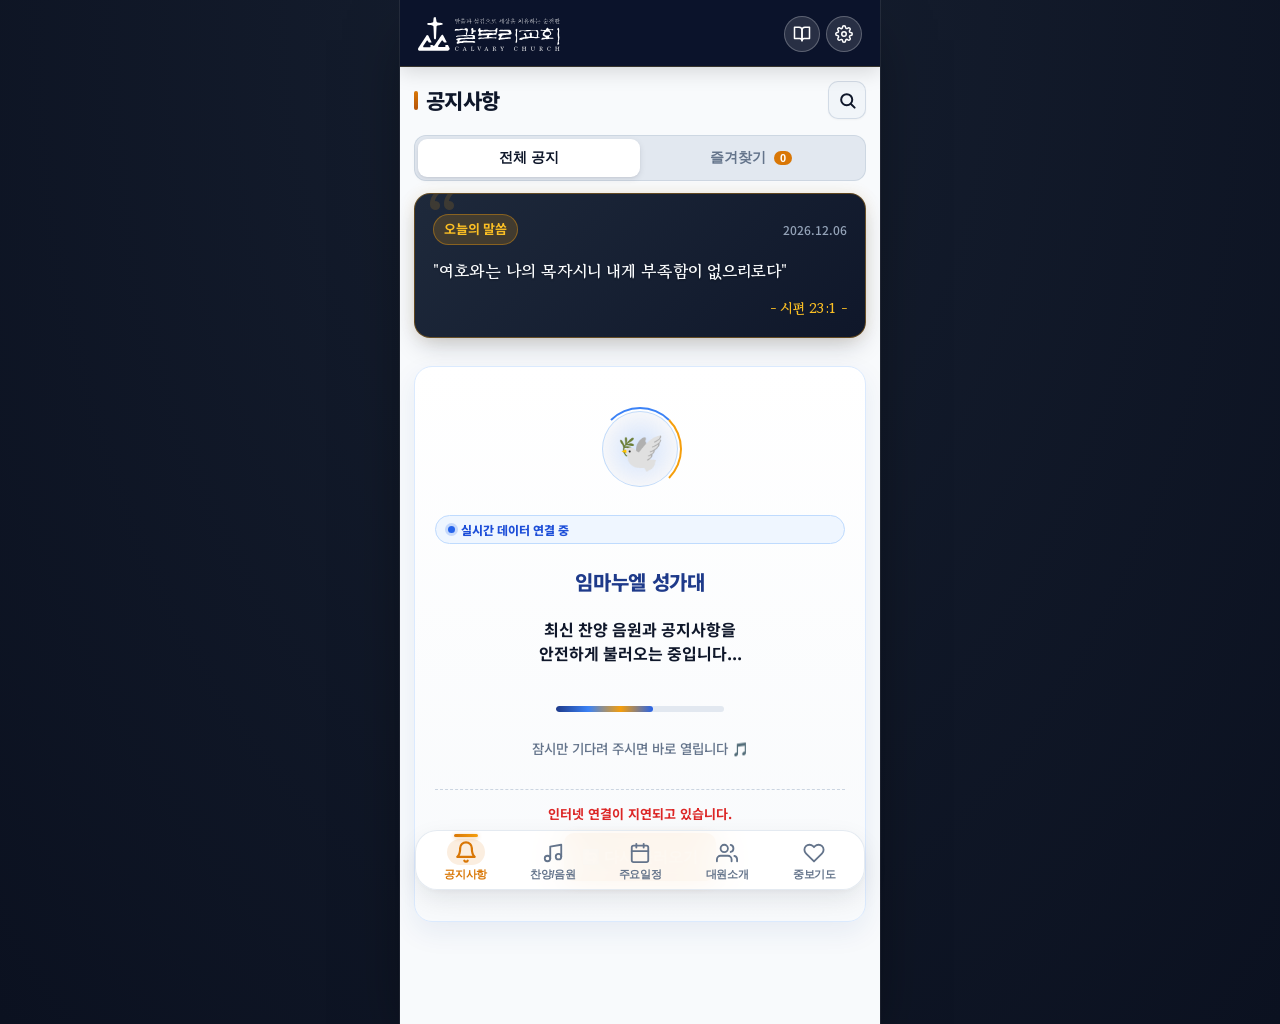
==== commit 7f77e31a: "fix: 모달 팝업 화면 분할 정렬 버그 해결 및 파트 필터 바 상단 고정(Sticky Header) 완벽 복원" ====
--- a/index.html
+++ b/index.html
@@ -16,7 +16,7 @@
   <link rel="preconnect" href="https://fonts.googleapis.com">
   <link rel="preconnect" href="https://fonts.gstatic.com" crossorigin>
   <link href="https://fonts.googleapis.com/css2?family=Gowun+Batang:wght@400;700&family=Noto+Sans+KR:wght@400;500;700;900&display=swap" rel="stylesheet">
-  <link rel="stylesheet" href="css/styles.css?v=1114">
+  <link rel="stylesheet" href="css/styles.css?v=1115">
   <script src="https://www.youtube.com/iframe_api" async></script>
 </head>
 <body>
@@ -27,7 +27,7 @@
     <header class="app-header">
       <div class="header-brand">
         <div class="church-logo-container">
-          <img src="assets/church-logo-white.svg?v=1114" alt="갈보리교회 공식 로고" class="official-header-logo">
+          <img src="assets/church-logo-white.svg?v=1115" alt="갈보리교회 공식 로고" class="official-header-logo">
         </div>
       </div>
 
@@ -1309,13 +1309,13 @@
   <!-- 실시간 공유 알림 토스트 메시지 -->
   <div id="appToast" class="app-toast-container"></div>
 
-  <script src="js/storage.js?v=1114"></script>
-  <script src="js/app.js?v=1114"></script>
+  <script src="js/storage.js?v=1115"></script>
+  <script src="js/app.js?v=1115"></script>
   <script>
     // 서비스 워커 등록 및 실시간 캐시 갱신 (PWA)
     if ('serviceWorker' in navigator) {
       window.addEventListener('load', () => {
-        navigator.serviceWorker.register('sw.js?v=1114')
+        navigator.serviceWorker.register('sw.js?v=1115')
           .then(reg => {
             console.log('PWA ServiceWorker registered', reg);
             reg.update(); // 강제 SW 최신버전 업데이트 검사
--- a/css/styles.css
+++ b/css/styles.css
@@ -27,6 +27,7 @@
   --officer-color: #D97706;
 
   --font-base: 'Noto Sans KR', -apple-system, BlinkMacSystemFont, "Segoe UI", Roboto, sans-serif;
+  --header-height: calc(max(14px, env(safe-area-inset-top, 0px)) + 53px);
 }
 
 * {
@@ -59,7 +60,7 @@
   flex-direction: column;
   box-shadow: 0 25px 60px -15px rgba(0, 0, 0, 0.5), 0 0 0 1px rgba(255, 255, 255, 0.08);
   position: relative;
-  overflow-x: hidden;
+  overflow-x: clip;
 }
 
 /* ==========================================
@@ -577,7 +578,6 @@
   flex: 1;
   padding: 14px;
   padding-bottom: 90px;
-  overflow-y: auto;
 }
 
 .tab-pane {
@@ -1001,19 +1001,22 @@
 
 /* 파트 필터 바 (Sticky Header 적용) */
 .part-filter-bar, .member-part-bar {
+  position: -webkit-sticky;
   position: sticky;
-  top: -14px; /* .app-content padding-top 상쇄 */
-  z-index: 40;
-  background: rgba(248, 250, 252, 0.94);
-  backdrop-filter: blur(12px);
-  -webkit-backdrop-filter: blur(12px);
+  top: var(--header-height, 67px);
+  z-index: 50;
+  background: rgba(248, 250, 252, 0.98);
+  backdrop-filter: blur(16px);
+  -webkit-backdrop-filter: blur(16px);
   display: flex;
   gap: 8px;
   overflow-x: auto;
-  padding: 6px 2px 8px 2px;
-  margin: -6px -2px 10px -2px;
-  border-bottom: 1px solid rgba(226, 232, 240, 0.85);
+  padding: 8px 14px 10px 14px;
+  margin: 0 -14px 12px -14px;
+  border-bottom: 1px solid rgba(226, 232, 240, 0.9);
+  box-shadow: 0 4px 12px rgba(15, 23, 42, 0.05);
   scrollbar-width: none;
+  -webkit-overflow-scrolling: touch;
 }
 
 .part-filter-bar::-webkit-scrollbar, .member-part-bar::-webkit-scrollbar {
@@ -2333,8 +2336,6 @@
   color: var(--gold-accent);
   font-weight: 750;
 }
-  font-weight: 750;
-}
 
 /* ==========================================
    모달 팝업 레이어 시스템
@@ -2345,7 +2346,9 @@
   left: 0;
   right: 0;
   bottom: 0;
-  background: rgba(15, 23, 42, 0.7);
+  width: 100vw;
+  height: 100vh;
+  background: rgba(15, 23, 42, 0.72);
   backdrop-filter: blur(4px);
   -webkit-backdrop-filter: blur(4px);
   z-index: 10000;
@@ -2356,6 +2359,7 @@
   box-sizing: border-box;
   animation: fadeIn 0.2s ease;
   overflow-y: auto;
+  -webkit-overflow-scrolling: touch;
 }
 
 .hidden {
@@ -3646,23 +3650,34 @@
   overflow: hidden;
   box-shadow: 0 25px 50px -12px rgba(15, 23, 42, 0.3);
   border: 1px solid rgba(226, 232, 240, 0.9);
+  margin: auto;
 }
 
 @media (max-width: 600px) {
-  #modalPitchPipe {
+  #modalPitchPipe,
+  #modalUserManual {
     align-items: flex-end;
+    justify-content: center;
     padding: 0;
   }
+  #modalPitchPipe .modal-pitch-pipe,
+  #modalUserManual .modal-user-manual-card {
+    max-width: 100%;
+    width: 100%;
+    border-radius: 22px 22px 0 0;
+    margin: 0 auto;
+    box-shadow: 0 -10px 40px rgba(0, 0, 0, 0.45);
+    animation: modalSheetSlideUp 0.28s cubic-bezier(0.16, 1, 0.3, 1);
+  }
   #modalPitchPipe .modal-pitch-pipe {
-    max-width: 100%;
-    border-radius: 22px 22px 0 0;
-    margin: 0;
     max-height: 94vh;
-    animation: pitchSheetUp 0.28s cubic-bezier(0.16, 1, 0.3, 1);
   }
-}
-
-@keyframes pitchSheetUp {
+  #modalUserManual .modal-user-manual-card {
+    max-height: 90vh;
+  }
+}
+
+@keyframes modalSheetSlideUp {
   from { transform: translateY(100%); }
   to { transform: translateY(0); }
 }
@@ -4324,6 +4339,7 @@
   padding: 0;
   border: 1px solid rgba(226, 232, 240, 0.9);
   box-shadow: 0 25px 50px -12px rgba(15, 23, 42, 0.3);
+  margin: auto;
 }
 
 .manual-header {
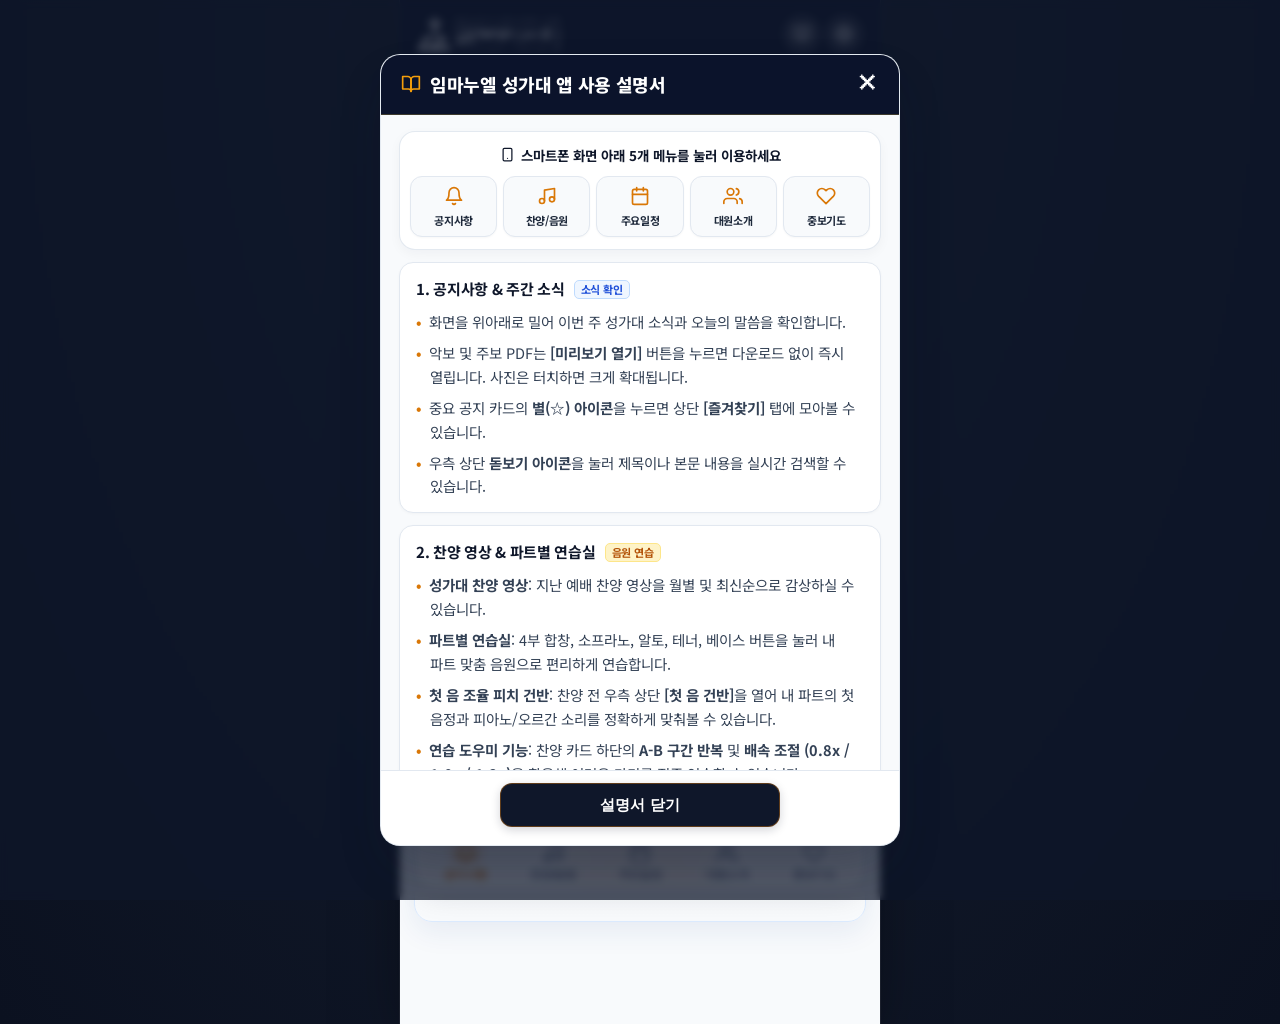
==== commit eee58ddb: "fix: 모달 하단 닫기 버튼 뷰포트 고정, 피아노/오르간 음색 분리 및 Web Audio 재개 안정화, 버전 체크 루프 해결" ====
--- a/index.html
+++ b/index.html
@@ -16,7 +16,7 @@
   <link rel="preconnect" href="https://fonts.googleapis.com">
   <link rel="preconnect" href="https://fonts.gstatic.com" crossorigin>
   <link href="https://fonts.googleapis.com/css2?family=Gowun+Batang:wght@400;700&family=Noto+Sans+KR:wght@400;500;700;900&display=swap" rel="stylesheet">
-  <link rel="stylesheet" href="css/styles.css?v=1115">
+  <link rel="stylesheet" href="css/styles.css?v=1116">
   <script src="https://www.youtube.com/iframe_api" async></script>
 </head>
 <body>
@@ -27,7 +27,7 @@
     <header class="app-header">
       <div class="header-brand">
         <div class="church-logo-container">
-          <img src="assets/church-logo-white.svg?v=1115" alt="갈보리교회 공식 로고" class="official-header-logo">
+          <img src="assets/church-logo-white.svg?v=1116" alt="갈보리교회 공식 로고" class="official-header-logo">
         </div>
       </div>
 
@@ -1309,13 +1309,13 @@
   <!-- 실시간 공유 알림 토스트 메시지 -->
   <div id="appToast" class="app-toast-container"></div>
 
-  <script src="js/storage.js?v=1115"></script>
-  <script src="js/app.js?v=1115"></script>
+  <script src="js/storage.js?v=1116"></script>
+  <script src="js/app.js?v=1116"></script>
   <script>
     // 서비스 워커 등록 및 실시간 캐시 갱신 (PWA)
     if ('serviceWorker' in navigator) {
       window.addEventListener('load', () => {
-        navigator.serviceWorker.register('sw.js?v=1115')
+        navigator.serviceWorker.register('sw.js?v=1116')
           .then(reg => {
             console.log('PWA ServiceWorker registered', reg);
             reg.update(); // 강제 SW 최신버전 업데이트 검사
--- a/css/styles.css
+++ b/css/styles.css
@@ -3668,12 +3668,10 @@
     margin: 0 auto;
     box-shadow: 0 -10px 40px rgba(0, 0, 0, 0.45);
     animation: modalSheetSlideUp 0.28s cubic-bezier(0.16, 1, 0.3, 1);
-  }
-  #modalPitchPipe .modal-pitch-pipe {
-    max-height: 94vh;
-  }
-  #modalUserManual .modal-user-manual-card {
-    max-height: 90vh;
+    max-height: 86vh;
+    max-height: calc(100dvh - 36px);
+    display: flex;
+    flex-direction: column;
   }
 }
 
@@ -3726,7 +3724,9 @@
   gap: 12px;
   background: #F8FAFC;
   overflow-y: auto;
-  max-height: calc(90vh - 120px);
+  -webkit-overflow-scrolling: touch;
+  flex: 1 1 auto;
+  min-height: 0;
 }
 
 /* 파트별 첫 음 프리셋 칩 */
@@ -4287,30 +4287,30 @@
 /* 7. 하단 닫기 바 */
 .pitch-modal-actions {
   margin: 0;
-  padding: 10px 14px 14px 14px;
+  padding: 12px 18px max(18px, calc(env(safe-area-inset-bottom, 0px) + 12px)) 18px;
   border-top: 1px solid #E2E8F0;
   background: #FFFFFF;
   display: flex;
   justify-content: center;
   align-items: center;
+  flex-shrink: 0;
 }
 
 .pitch-btn-done {
-  width: auto;
-  min-width: 130px;
-  height: 38px;
-  padding: 0 24px;
+  width: 100%;
+  max-width: 280px;
+  height: 44px;
   background: #0F172A;
   color: #FFFFFF;
-  border: 1px solid rgba(217, 119, 6, 0.35);
-  border-radius: 8px;
-  font-size: 13.5px;
-  font-weight: 700;
-  cursor: pointer;
-  display: inline-flex;
-  align-items: center;
-  justify-content: center;
-  box-shadow: 0 2px 6px rgba(15, 23, 42, 0.12);
+  border: 1px solid rgba(217, 119, 6, 0.4);
+  border-radius: 12px;
+  font-size: 15px;
+  font-weight: 700;
+  cursor: pointer;
+  display: flex;
+  align-items: center;
+  justify-content: center;
+  box-shadow: 0 3px 10px rgba(15, 23, 42, 0.18);
   transition: all 0.18s ease;
 }
 
@@ -4331,7 +4331,7 @@
 .modal-user-manual-card {
   max-width: 520px;
   width: 100%;
-  max-height: 88vh;
+  max-height: min(88vh, calc(100dvh - 40px));
   display: flex;
   flex-direction: column;
   border-radius: 20px;
@@ -4379,7 +4379,8 @@
   padding: 16px 18px;
   overflow-y: auto;
   -webkit-overflow-scrolling: touch;
-  flex: 1;
+  flex: 1 1 auto;
+  min-height: 0;
   background: #F8FAFC;
   display: flex;
   flex-direction: column;
@@ -4519,7 +4520,7 @@
 
 .manual-footer-actions {
   margin: 0;
-  padding: 12px 20px 16px 20px;
+  padding: 12px 18px max(18px, calc(env(safe-area-inset-bottom, 0px) + 12px)) 18px;
   border-top: 1px solid #E2E8F0;
   background: #FFFFFF;
   display: flex;
@@ -4530,16 +4531,19 @@
 
 .manual-btn-done {
   width: 100%;
-  max-width: 240px;
-  height: 42px;
+  max-width: 280px;
+  height: 44px;
   background: var(--primary-navy);
   color: #FFFFFF;
-  border: 1px solid rgba(217, 119, 6, 0.35);
-  border-radius: 10px;
-  font-size: 14.5px;
-  font-weight: 700;
-  cursor: pointer;
-  box-shadow: 0 2px 6px rgba(15, 23, 42, 0.15);
+  border: 1px solid rgba(217, 119, 6, 0.4);
+  border-radius: 12px;
+  font-size: 15px;
+  font-weight: 700;
+  cursor: pointer;
+  display: flex;
+  align-items: center;
+  justify-content: center;
+  box-shadow: 0 3px 10px rgba(15, 23, 42, 0.18);
   transition: all 0.18s ease;
 }
 
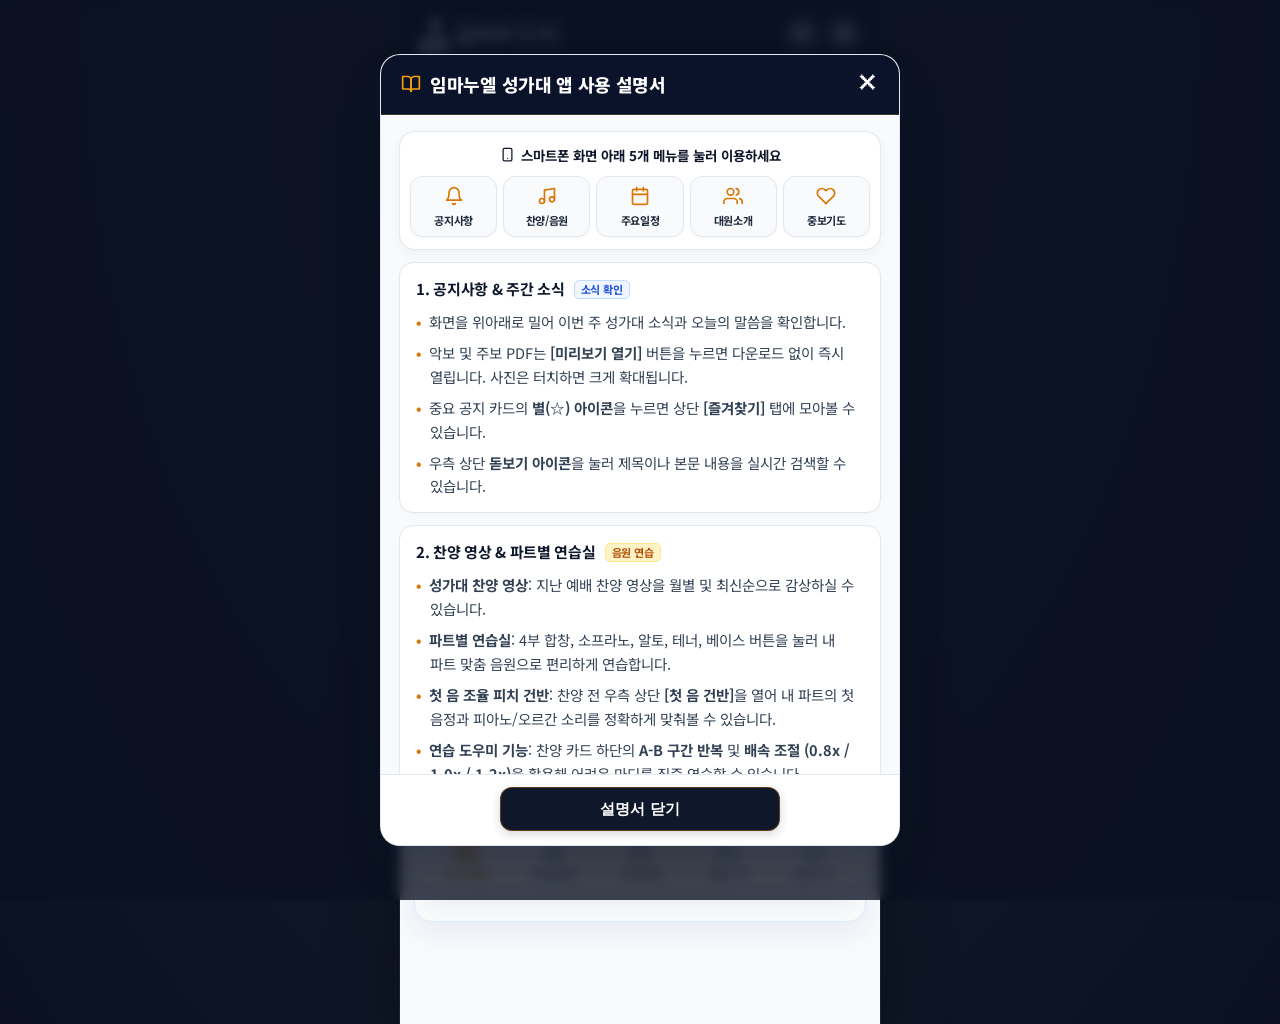
==== commit 2a978b74: "fix: 모달 팝업 화면 정중앙 플로팅 배치 및 뷰포트 하단 클리핑 완전 해결 (v1117)" ====
--- a/index.html
+++ b/index.html
@@ -16,7 +16,7 @@
   <link rel="preconnect" href="https://fonts.googleapis.com">
   <link rel="preconnect" href="https://fonts.gstatic.com" crossorigin>
   <link href="https://fonts.googleapis.com/css2?family=Gowun+Batang:wght@400;700&family=Noto+Sans+KR:wght@400;500;700;900&display=swap" rel="stylesheet">
-  <link rel="stylesheet" href="css/styles.css?v=1116">
+  <link rel="stylesheet" href="css/styles.css?v=1117">
   <script src="https://www.youtube.com/iframe_api" async></script>
 </head>
 <body>
@@ -27,7 +27,7 @@
     <header class="app-header">
       <div class="header-brand">
         <div class="church-logo-container">
-          <img src="assets/church-logo-white.svg?v=1116" alt="갈보리교회 공식 로고" class="official-header-logo">
+          <img src="assets/church-logo-white.svg?v=1117" alt="갈보리교회 공식 로고" class="official-header-logo">
         </div>
       </div>
 
@@ -1309,13 +1309,13 @@
   <!-- 실시간 공유 알림 토스트 메시지 -->
   <div id="appToast" class="app-toast-container"></div>
 
-  <script src="js/storage.js?v=1116"></script>
-  <script src="js/app.js?v=1116"></script>
+  <script src="js/storage.js?v=1117"></script>
+  <script src="js/app.js?v=1117"></script>
   <script>
     // 서비스 워커 등록 및 실시간 캐시 갱신 (PWA)
     if ('serviceWorker' in navigator) {
       window.addEventListener('load', () => {
-        navigator.serviceWorker.register('sw.js?v=1116')
+        navigator.serviceWorker.register('sw.js?v=1117')
           .then(reg => {
             console.log('PWA ServiceWorker registered', reg);
             reg.update(); // 강제 SW 최신버전 업데이트 검사
--- a/css/styles.css
+++ b/css/styles.css
@@ -2346,16 +2346,17 @@
   left: 0;
   right: 0;
   bottom: 0;
-  width: 100vw;
-  height: 100vh;
-  background: rgba(15, 23, 42, 0.72);
-  backdrop-filter: blur(4px);
-  -webkit-backdrop-filter: blur(4px);
+  width: 100%;
+  height: 100%;
+  height: 100dvh;
+  background: rgba(11, 17, 32, 0.78);
+  backdrop-filter: blur(6px);
+  -webkit-backdrop-filter: blur(6px);
   z-index: 10000;
   display: flex;
   align-items: center;
   justify-content: center;
-  padding: 16px;
+  padding: 12px;
   box-sizing: border-box;
   animation: fadeIn 0.2s ease;
   overflow-y: auto;
@@ -3656,28 +3657,28 @@
 @media (max-width: 600px) {
   #modalPitchPipe,
   #modalUserManual {
-    align-items: flex-end;
+    align-items: center;
     justify-content: center;
-    padding: 0;
+    padding: 10px 12px calc(10px + env(safe-area-inset-bottom, 0px)) 12px;
+    box-sizing: border-box;
   }
   #modalPitchPipe .modal-pitch-pipe,
   #modalUserManual .modal-user-manual-card {
     max-width: 100%;
     width: 100%;
-    border-radius: 22px 22px 0 0;
-    margin: 0 auto;
-    box-shadow: 0 -10px 40px rgba(0, 0, 0, 0.45);
-    animation: modalSheetSlideUp 0.28s cubic-bezier(0.16, 1, 0.3, 1);
-    max-height: 86vh;
-    max-height: calc(100dvh - 36px);
+    border-radius: 20px;
+    margin: auto;
+    box-shadow: 0 20px 50px rgba(0, 0, 0, 0.45);
+    animation: modalCardPop 0.22s cubic-bezier(0.16, 1, 0.3, 1);
+    max-height: calc(100dvh - 24px - env(safe-area-inset-bottom, 0px));
     display: flex;
     flex-direction: column;
   }
 }
 
-@keyframes modalSheetSlideUp {
-  from { transform: translateY(100%); }
-  to { transform: translateY(0); }
+@keyframes modalCardPop {
+  from { opacity: 0; transform: scale(0.96) translateY(12px); }
+  to { opacity: 1; transform: scale(1) translateY(0); }
 }
 
 /* 1. 모달 헤더 */
@@ -4287,7 +4288,7 @@
 /* 7. 하단 닫기 바 */
 .pitch-modal-actions {
   margin: 0;
-  padding: 12px 18px max(18px, calc(env(safe-area-inset-bottom, 0px) + 12px)) 18px;
+  padding: 12px 18px 14px 18px;
   border-top: 1px solid #E2E8F0;
   background: #FFFFFF;
   display: flex;
@@ -4520,7 +4521,7 @@
 
 .manual-footer-actions {
   margin: 0;
-  padding: 12px 18px max(18px, calc(env(safe-area-inset-bottom, 0px) + 12px)) 18px;
+  padding: 12px 18px 14px 18px;
   border-top: 1px solid #E2E8F0;
   background: #FFFFFF;
   display: flex;
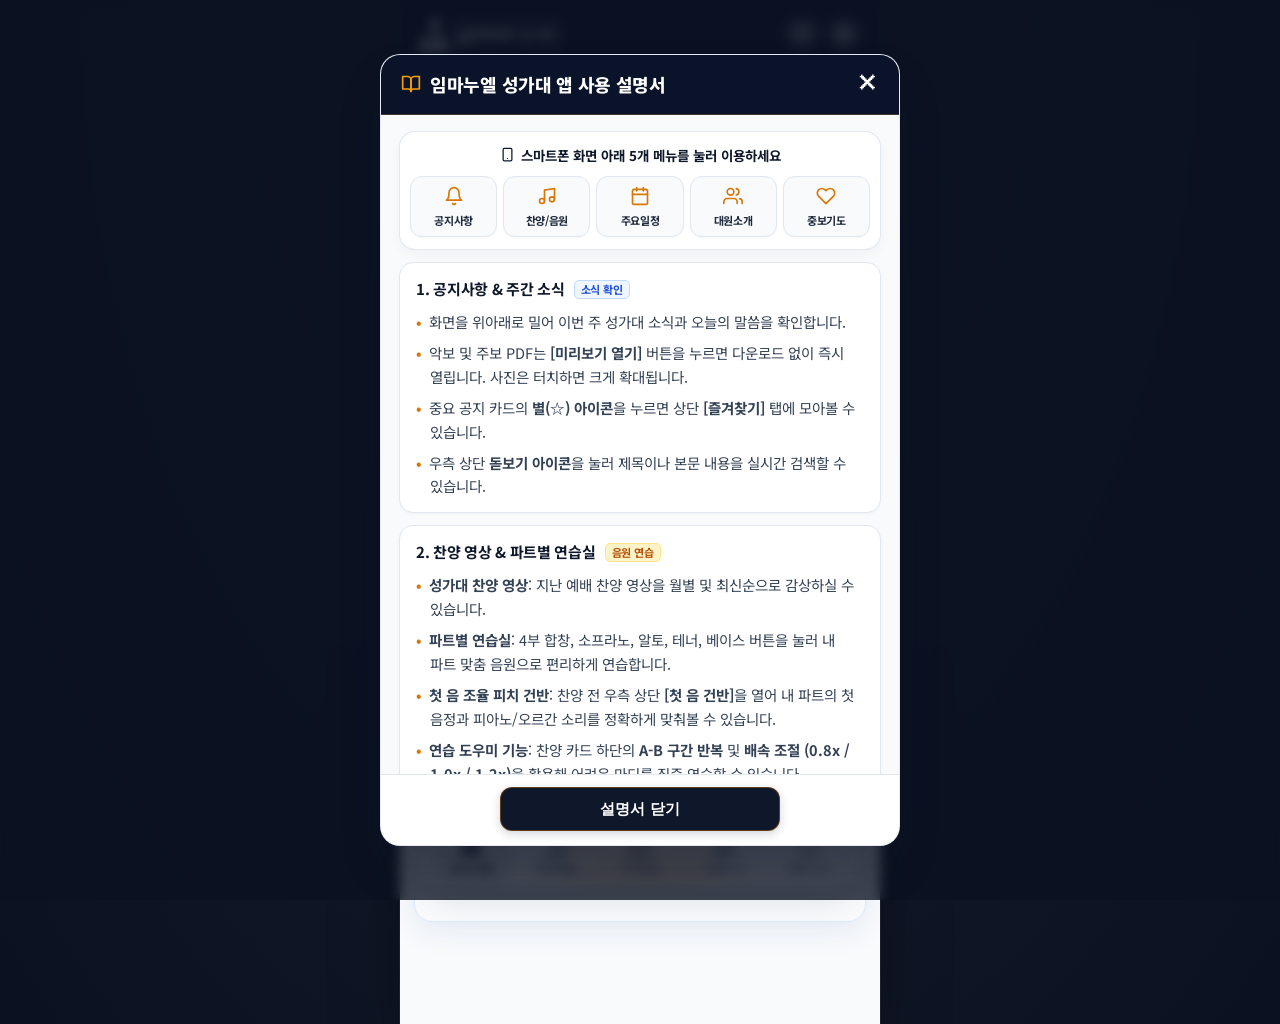
==== commit ae8616d1: "feat: 하단 탭 바 리퀴드 글래스 무빙 인디케이터 고도화, 2인 커뮤니티 아이콘 및 균등 그리드 간격 개편 (v1127)" ====
--- a/index.html
+++ b/index.html
@@ -16,7 +16,7 @@
   <link rel="preconnect" href="https://fonts.googleapis.com">
   <link rel="preconnect" href="https://fonts.gstatic.com" crossorigin>
   <link href="https://fonts.googleapis.com/css2?family=Gowun+Batang:wght@400;700&family=Noto+Sans+KR:wght@400;500;700;900&display=swap" rel="stylesheet">
-  <link rel="stylesheet" href="css/styles.css?v=1117">
+  <link rel="stylesheet" href="css/styles.css?v=1127">
   <script src="https://www.youtube.com/iframe_api" async></script>
 </head>
 <body>
@@ -306,11 +306,13 @@
 
     <!-- 하단 5대 대형 탭 바 (모던 라인 SVG 아이콘 시스템) -->
     <nav class="app-tabbar">
+      <!-- 💧 리퀴드 글래스 무빙 물방울/알약 인디케이터 -->
+      <div class="tab-liquid-pill" id="tabLiquidPill"></div>
+
       <button class="tab-item active" data-tab="notice" onclick="app.switchTab('notice')">
         <span class="tab-icon">
-          <svg class="tab-icon-svg" width="22" height="22" viewBox="0 0 24 24" fill="none" stroke="currentColor" stroke-width="2" stroke-linecap="round" stroke-linejoin="round">
-            <path d="M18 8A6 6 0 0 0 6 8c0 7-3 9-3 9h18s-3-2-3-9"></path>
-            <path d="M13.73 21a2 2 0 0 1-3.46 0"></path>
+          <svg class="tab-icon-svg" width="22" height="22" viewBox="0 0 24 24" fill="none" stroke="currentColor" stroke-width="2.2" stroke-linecap="round" stroke-linejoin="round">
+            <path class="home-body" d="M12 3 3.5 9.8a1 1 0 0 0-.5.8V19a2 2 0 0 0 2 2h4v-4.5a3 3 0 0 1 6 0V21h4a2 2 0 0 0 2-2v-8.4a1 1 0 0 0-.5-.8L12 3z"></path>
           </svg>
         </span>
         <span class="tab-label">공지사항</span>
@@ -342,10 +344,11 @@
       <button class="tab-item" data-tab="member" onclick="app.switchTab('member')">
         <span class="tab-icon">
           <svg class="tab-icon-svg" width="22" height="22" viewBox="0 0 24 24" fill="none" stroke="currentColor" stroke-width="2" stroke-linecap="round" stroke-linejoin="round">
-            <path d="M17 21v-2a4 4 0 0 0-4-4H5a4 4 0 0 0-4 4v2"></path>
-            <circle cx="9" cy="7" r="4"></circle>
-            <path d="M23 21v-2a4 4 0 0 0-3-3.87"></path>
-            <path d="M16 3.13a4 4 0 0 1 0 7.75"></path>
+            <!-- 2인 커뮤니티: 첨부 이미지 100% 일치 (선택 전 라인 교차 / 선택 시 솔리드 실루엣) -->
+            <circle cx="7" cy="7.5" r="3.2"></circle>
+            <circle cx="17" cy="7.5" r="3.2"></circle>
+            <path d="M1 20.5a6 6.3 0 0 1 12 0"></path>
+            <path d="M11 20.5a6 6.3 0 0 1 12 0"></path>
           </svg>
         </span>
         <span class="tab-label">대원소개</span>
@@ -1309,13 +1312,13 @@
   <!-- 실시간 공유 알림 토스트 메시지 -->
   <div id="appToast" class="app-toast-container"></div>
 
-  <script src="js/storage.js?v=1117"></script>
-  <script src="js/app.js?v=1117"></script>
+  <script src="js/storage.js?v=1127"></script>
+  <script src="js/app.js?v=1127"></script>
   <script>
     // 서비스 워커 등록 및 실시간 캐시 갱신 (PWA)
     if ('serviceWorker' in navigator) {
       window.addEventListener('load', () => {
-        navigator.serviceWorker.register('sw.js?v=1117')
+        navigator.serviceWorker.register('sw.js?v=1127')
           .then(reg => {
             console.log('PWA ServiceWorker registered', reg);
             reg.update(); // 강제 SW 최신버전 업데이트 검사
--- a/css/styles.css
+++ b/css/styles.css
@@ -2176,95 +2176,92 @@
 
 /* ==========================================
    하단 대형 탭 바 (5대 메인 메뉴)
-   ========================================== */
-/* ==========================================
-   하단 플로팅 독 탭 바 (5대 메인 메뉴)
-   - 홈화면 추가(PWA standalone) 실행 시 곡면 모서리 짤림 100% 방지
+   - 최신 애플 리퀴드 글래스 (Liquid Glass / visionOS Stadium Dock)
+   - Threads 스타일 액티브 아이콘 솔리드 채움 & 캡슐 알약 효과
    ========================================== */
 .app-tabbar {
   position: fixed;
-  bottom: max(10px, env(safe-area-inset-bottom, 10px));
+  bottom: max(12px, env(safe-area-inset-bottom, 12px));
   left: 50%;
   transform: translateX(-50%);
   width: calc(100% - 24px);
-  max-width: 450px;
-  height: 60px;
-  padding: 0 6px;
+  max-width: 440px;
+  height: 64px;
+  padding: 4px 8px;
   box-sizing: border-box;
-  background: rgba(255, 255, 255, 0.92);
-  backdrop-filter: blur(20px);
-  -webkit-backdrop-filter: blur(20px);
-  border: 1px solid rgba(226, 232, 240, 0.9);
-  border-radius: 22px;
-  display: flex;
-  justify-content: space-around;
-  align-items: center;
+  /* 💧 리퀴드 글래스: 초고투명 굴절 & 서리 유리 효과 */
+  background: rgba(255, 255, 255, 0.85);
+  backdrop-filter: blur(28px) saturate(200%) brightness(1.02);
+  -webkit-backdrop-filter: blur(28px) saturate(200%) brightness(1.02);
+  /* 🌟 리퀴드 림: 스타디움 풀 라운드 캡슐 & 은은한 엣지 */
+  border: 1px solid rgba(0, 0, 0, 0.08);
+  border-radius: 9999px;
+  /* 5개 메뉴 정확히 균등 분할 그리드 시스템 */
+  display: grid;
+  grid-template-columns: repeat(5, 1fr);
+  align-items: center;
+  justify-items: center;
   z-index: 9999;
-  box-shadow: 0 10px 28px -4px rgba(15, 23, 42, 0.12), 0 2px 6px -1px rgba(15, 23, 42, 0.04);
-}
-
-/* 홈화면 추가(PWA standalone 모드) 및 모바일 스탠드얼론 실행 시 여백 강화 */
+  box-shadow: 
+    inset 0 1.5px 1px 0 rgba(255, 255, 255, 0.95),
+    inset 0 -0.5px 1px 0 rgba(0, 0, 0, 0.03),
+    0 12px 36px -4px rgba(15, 23, 42, 0.14),
+    0 2px 8px -1px rgba(15, 23, 42, 0.05);
+  transition: transform 0.25s cubic-bezier(0.16, 1, 0.3, 1), background 0.3s ease;
+}
+
+/* 홈화면 추가(PWA standalone 모드) 및 모바일 스탠드얼론 실행 시 여백 */
 @media all and (display-mode: standalone), (display-mode: fullscreen), (-webkit-touch-callout: none) {
   .app-tabbar {
     bottom: max(14px, env(safe-area-inset-bottom, 14px));
     width: calc(100% - 28px);
-    height: 62px;
+    height: 66px;
   }
 }
 
 .tab-item {
   position: relative;
-  flex: 1 1 0%;
-  width: 20%;
-  max-width: 20%;
+  width: 100%;
+  max-width: 100%;
   min-width: 0;
   height: 54px;
-  padding: 3px 0 2px 0;
+  padding: 2px 0;
   margin: 0;
-  background: none;
+  background: transparent;
   border: none;
+  border-radius: 9999px;
   display: flex;
   flex-direction: column;
   align-items: center;
   justify-content: center;
   gap: 2px;
-  color: var(--text-muted);
-  cursor: pointer;
-  transition: all 0.18s cubic-bezier(0.16, 1, 0.3, 1);
+  color: #64748B;
+  cursor: pointer;
+  transition: transform 0.18s cubic-bezier(0.34, 1.56, 0.64, 1);
   box-sizing: border-box;
   overflow: visible;
   -webkit-text-size-adjust: none;
   -webkit-tap-highlight-color: transparent;
 }
 
-/* 상단 골드 탭 인디케이터 바 (Tab Indicator) */
-.tab-item::before {
-  content: '';
-  position: absolute;
-  top: 1px;
-  left: 50%;
-  transform: translateX(-50%) scaleX(0);
-  transform-origin: center;
-  width: 24px;
-  height: 3px;
-  border-radius: 2px;
-  background: linear-gradient(90deg, #D97706, #F59E0B);
-  box-shadow: 0 1px 4px rgba(217, 119, 6, 0.45);
-  transition: transform 0.25s cubic-bezier(0.34, 1.56, 0.64, 1), opacity 0.2s ease;
-  opacity: 0;
-  pointer-events: none;
-}
-
-.tab-item.active::before {
-  transform: translateX(-50%) scaleX(1);
-  opacity: 1;
+/* 탭 터치 시 액체 탄성 물리 스프링 */
+.tab-item:active {
+  transform: scale(0.92);
+  transition-duration: 0.1s;
+}
+
+/* 활성 탭 전체 배경은 투명 (아이콘 뒤에만 리퀴드 캡슐 생성) */
+.tab-item.active {
+  background: transparent;
+  border-color: transparent;
+  box-shadow: none;
 }
 
 .tab-badge {
   position: absolute;
-  top: 1px;
+  top: 2px;
   left: 50%;
-  transform: translateX(6px);
+  transform: translateX(8px);
   background: #EF4444;
   color: #FFFFFF;
   font-size: 10px;
@@ -2276,7 +2273,7 @@
   display: flex;
   align-items: center;
   justify-content: center;
-  box-shadow: 0 2px 4px rgba(239, 68, 68, 0.4);
+  box-shadow: 0 2px 5px rgba(239, 68, 68, 0.45);
   animation: pulseBadge 2s infinite;
   z-index: 10;
 }
@@ -2287,28 +2284,141 @@
   100% { transform: scale(1); }
 }
 
-/* 탭 아이콘 캡슐 하이라이트 */
+/* 💧 대형 리퀴드 글래스 무빙 물방울 (영상과 100% 동일한 미니멀 서리 캡슐) */
+.tab-liquid-pill {
+  position: absolute;
+  top: 0;
+  left: 0;
+  border-radius: 20px;
+  /* 안착 상태: 영상 속 은은하고 세련된 미니멀 리퀴드 글래스 */
+  background: rgba(15, 23, 42, 0.08);
+  backdrop-filter: blur(20px) saturate(180%);
+  -webkit-backdrop-filter: blur(20px) saturate(180%);
+  border: 1px solid rgba(0, 0, 0, 0.06);
+  box-shadow: 
+    inset 0 1.2px 1.5px rgba(255, 255, 255, 0.95),
+    inset 0 -1px 1px rgba(0, 0, 0, 0.03),
+    0 4px 14px -2px rgba(15, 23, 42, 0.08);
+  pointer-events: none;
+  z-index: 1;
+  will-change: transform, width, height, opacity, background;
+  transition: 
+    transform 0.38s cubic-bezier(0.34, 1.48, 0.64, 1),
+    width 0.36s cubic-bezier(0.34, 1.48, 0.64, 1),
+    height 0.36s cubic-bezier(0.34, 1.48, 0.64, 1),
+    background 0.25s ease,
+    opacity 0.25s ease;
+  opacity: 0;
+}
+
+/* 🌊 이동 중: 물방울이 투명해지며 수분처럼 유연하게 글라이딩 */
+.tab-liquid-pill.is-sliding {
+  background: rgba(15, 23, 42, 0.02);
+  border-color: rgba(255, 255, 255, 0.4);
+  box-shadow: 0 2px 6px -1px rgba(15, 23, 42, 0.03);
+}
+
+/* 탭 아이콘 컨테이너 (비활성) */
 .tab-icon {
   display: flex;
   align-items: center;
   justify-content: center;
   flex-shrink: 0;
-  width: 38px;
-  height: 26px;
-  border-radius: 13px;
-  transition: background-color 0.22s ease, transform 0.22s cubic-bezier(0.34, 1.56, 0.64, 1);
-}
-
+  width: 28px;
+  height: 24px;
+  border-radius: 9999px;
+  background: transparent;
+  transition: transform 0.22s cubic-bezier(0.34, 1.56, 0.64, 1);
+  position: relative;
+  z-index: 2;
+}
+
+/* 🌟 활성 탭: 배경은 대형 무빙 물방울 인디케이터가 담당하고 아이콘 미세 부각 */
+.tab-item.active .tab-icon {
+  background: transparent;
+  transform: translateY(-1px) scale(1.06);
+}
+
+/* 기본 비활성 아이콘: 깔끔한 라인 아웃라인 */
 .tab-icon-svg {
   display: block;
-  stroke: var(--text-muted);
-  transition: all 0.2s cubic-bezier(0.34, 1.56, 0.64, 1);
-}
-
+  stroke: #475569;
+  stroke-width: 2.2;
+  fill: none;
+  transition: all 0.22s cubic-bezier(0.34, 1.56, 0.64, 1);
+}
+
+/* 🌟 활성 탭 아이콘: 영상과 100% 동일한 Solid Fill */
+.tab-item.active .tab-icon-svg {
+  stroke: #0F172A;
+  fill: #0F172A;
+  stroke-width: 0.5;
+}
+
+/* 1. 찬양/음원 (음표): 음표 머리(circle) 솔리드 채움, 기둥과 보(path)는 굵은 라인 유지 */
+.tab-item.active[data-tab="praise"] .tab-icon-svg {
+  fill: none;
+  stroke: #0F172A;
+  stroke-width: 2.4;
+}
+.tab-item.active[data-tab="praise"] .tab-icon-svg circle {
+  fill: #0F172A;
+}
+
+/* 2. 주요일정 (달력): 달력 바디 솔리드 채움, 내부 구분선은 흰색으로 반전 */
+.tab-item.active[data-tab="schedule"] .tab-icon-svg {
+  fill: none;
+  stroke: #0F172A;
+  stroke-width: 2;
+}
+.tab-item.active[data-tab="schedule"] .tab-icon-svg rect {
+  fill: #0F172A;
+  stroke: #0F172A;
+}
+.tab-item.active[data-tab="schedule"] .tab-icon-svg line {
+  stroke: #FFFFFF;
+  stroke-width: 2;
+}
+.tab-item.active[data-tab="schedule"] .tab-icon-svg line:not(:last-child) {
+  stroke: #0F172A;
+  stroke-width: 2.2;
+}
+
+/* 3. 대원소개 (2인 커뮤니티 아이콘): 첨부 이미지와 100% 동일한 솔리드 채움 */
+.tab-item.active[data-tab="member"] .tab-icon-svg {
+  stroke: #0F172A;
+  fill: #0F172A;
+  stroke-width: 0.5;
+}
+.tab-item.active[data-tab="member"] .tab-icon-svg circle,
+.tab-item.active[data-tab="member"] .tab-icon-svg path {
+  fill: #0F172A;
+  stroke: #0F172A;
+  stroke-width: 0.5;
+}
+
+/* 4. 중보기도 (하트): 하트 내부 완전 솔리드 채움 */
+.tab-item.active[data-tab="prayer"] .tab-icon-svg path {
+  fill: #0F172A;
+  stroke: #0F172A;
+}
+
+/* 5. 공지사항 (홈 아이콘): 도어 하단 선 없는 완벽한 오픈 아치 도어 솔리드 채움 */
+.tab-item.active[data-tab="notice"] .tab-icon-svg {
+  fill: none;
+  stroke: #0F172A;
+}
+.tab-item.active[data-tab="notice"] .tab-icon-svg .home-body {
+  fill: #0F172A;
+  stroke: #0F172A;
+  stroke-width: 0.5;
+}
+
+/* 하단 텍스트 라벨 */
 .tab-label {
-  font-size: 11px !important;
+  font-size: 10.5px !important;
   font-weight: 600;
-  letter-spacing: -0.3px;
+  letter-spacing: -0.4px;
   white-space: nowrap;
   line-height: 1.1;
   text-align: center;
@@ -2317,24 +2427,17 @@
   max-width: 100%;
   overflow: visible;
   -webkit-text-size-adjust: 100%;
-  color: var(--text-muted);
-  transition: color 0.18s ease, font-weight 0.18s ease, transform 0.18s ease;
-}
-
-.tab-item.active .tab-icon {
-  background: rgba(217, 119, 6, 0.12); /* 은은한 샴페인 골드빛 캡슐 */
-  transform: translateY(-1px);
-}
-
-.tab-item.active .tab-icon-svg {
-  stroke: var(--gold-accent);
-  stroke-width: 2.3;
-  transform: scale(1.06);
-}
-
+  color: #64748B;
+  position: relative;
+  z-index: 2;
+  transition: color 0.2s ease, font-weight 0.2s ease, transform 0.2s ease;
+}
+
+/* 활성 상태 텍스트 라벨: 깊은 슬레이트 볼드 */
 .tab-item.active .tab-label {
-  color: var(--gold-accent);
-  font-weight: 750;
+  color: #0F172A;
+  font-weight: 800;
+  transform: translateY(-0.5px);
 }
 
 /* ==========================================
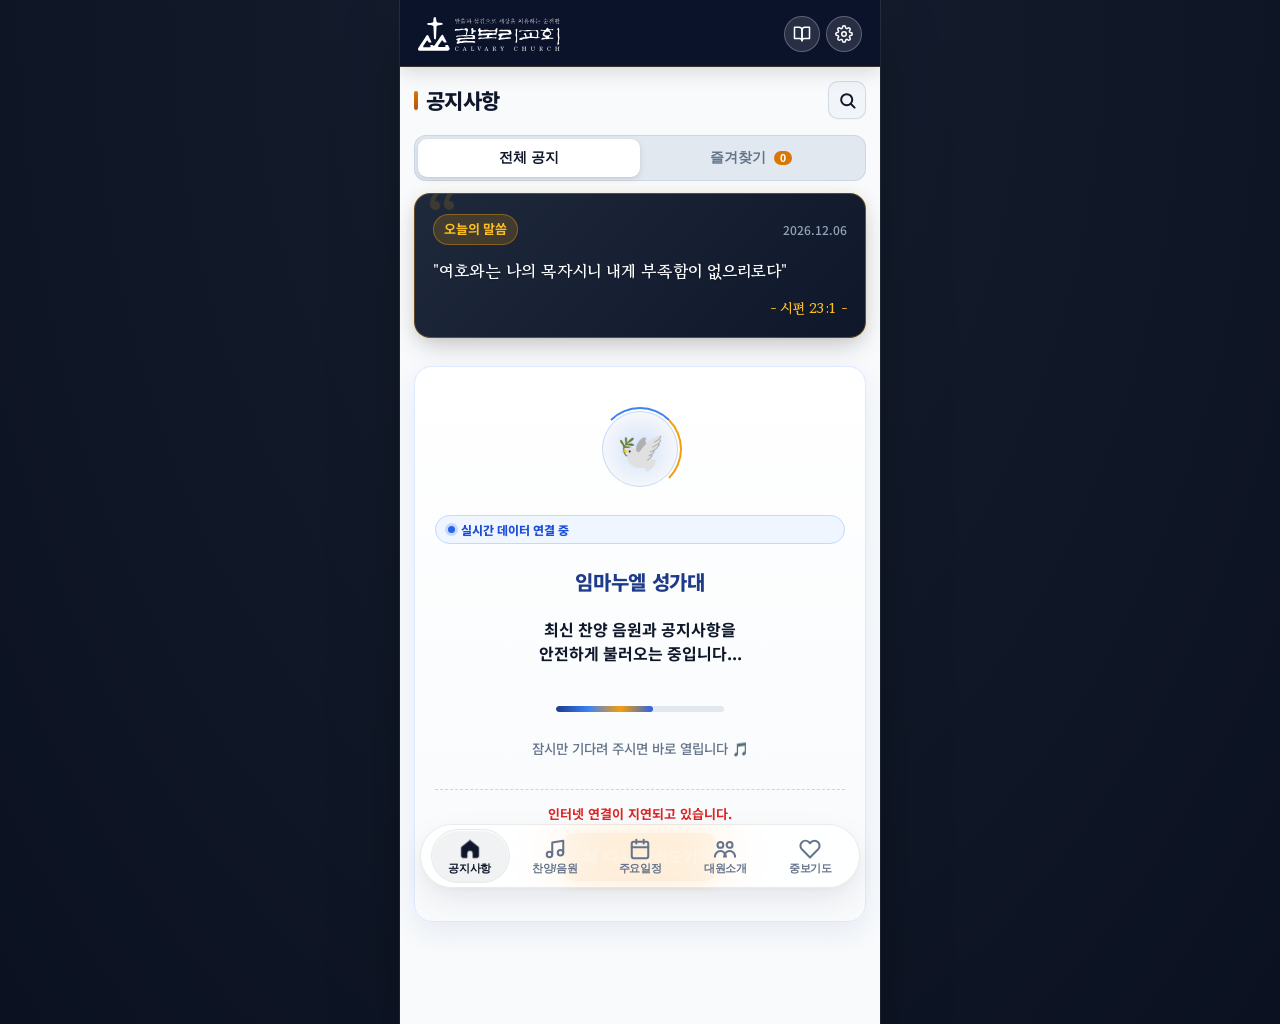
==== commit eef9d50e: "feat: Threads & 당근 스타일 네이티브 프로스티드 글래스 탭 바 및 구면 돋보기 굴절 팝 적용 (v1128)" ====
--- a/index.html
+++ b/index.html
@@ -304,9 +304,9 @@
 
     </main>
 
-    <!-- 하단 5대 대형 탭 바 (모던 라인 SVG 아이콘 시스템) -->
+    <!-- 하단 5대 대형 탭 바 (Threads & 당근 스타일 네이티브 프로스티드 글래스 도크) -->
     <nav class="app-tabbar">
-      <!-- 💧 리퀴드 글래스 무빙 물방울/알약 인디케이터 -->
+      <!-- 💧 무빙 서리 알약 인디케이터 -->
       <div class="tab-liquid-pill" id="tabLiquidPill"></div>
 
       <button class="tab-item active" data-tab="notice" onclick="app.switchTab('notice')">
--- a/css/styles.css
+++ b/css/styles.css
@@ -2176,8 +2176,8 @@
 
 /* ==========================================
    하단 대형 탭 바 (5대 메인 메뉴)
-   - 최신 애플 리퀴드 글래스 (Liquid Glass / visionOS Stadium Dock)
-   - Threads 스타일 액티브 아이콘 솔리드 채움 & 캡슐 알약 효과
+   - Threads & 당근 스타일 네이티브 프로스티드 글래스 도크
+   - 정갈한 투명 서리 유리 + 은은한 글라이딩 캡슐 + 쓰레드 시그니처 아이콘 팝
    ========================================== */
 .app-tabbar {
   position: fixed;
@@ -2187,26 +2187,27 @@
   width: calc(100% - 24px);
   max-width: 440px;
   height: 64px;
-  padding: 4px 8px;
+  padding: 4px 6px;
   box-sizing: border-box;
-  /* 💧 리퀴드 글래스: 초고투명 굴절 & 서리 유리 효과 */
-  background: rgba(255, 255, 255, 0.85);
-  backdrop-filter: blur(28px) saturate(200%) brightness(1.02);
-  -webkit-backdrop-filter: blur(28px) saturate(200%) brightness(1.02);
-  /* 🌟 리퀴드 림: 스타디움 풀 라운드 캡슐 & 은은한 엣지 */
-  border: 1px solid rgba(0, 0, 0, 0.08);
-  border-radius: 9999px;
   /* 5개 메뉴 정확히 균등 분할 그리드 시스템 */
   display: grid;
   grid-template-columns: repeat(5, 1fr);
   align-items: center;
   justify-items: center;
+  border-radius: 9999px;
   z-index: 9999;
+  touch-action: none;
+  user-select: none;
+  -webkit-user-select: none;
+
+  /* 🌿 당근 & 쓰레드: 초고투명 애플 프로스티드 서리 유리 (Clean Native Frosted Glass) */
+  background: rgba(255, 255, 255, 0.86);
+  backdrop-filter: blur(25px) saturate(190%);
+  -webkit-backdrop-filter: blur(25px) saturate(190%);
+  border: 0.5px solid rgba(0, 0, 0, 0.08);
   box-shadow: 
-    inset 0 1.5px 1px 0 rgba(255, 255, 255, 0.95),
-    inset 0 -0.5px 1px 0 rgba(0, 0, 0, 0.03),
-    0 12px 36px -4px rgba(15, 23, 42, 0.14),
-    0 2px 8px -1px rgba(15, 23, 42, 0.05);
+    0 12px 32px -4px rgba(15, 23, 42, 0.1),
+    0 2px 8px -1px rgba(15, 23, 42, 0.04);
   transition: transform 0.25s cubic-bezier(0.16, 1, 0.3, 1), background 0.3s ease;
 }
 
@@ -2221,6 +2222,7 @@
 
 .tab-item {
   position: relative;
+  z-index: 2;
   width: 100%;
   max-width: 100%;
   min-width: 0;
@@ -2237,24 +2239,32 @@
   gap: 2px;
   color: #64748B;
   cursor: pointer;
-  transition: transform 0.18s cubic-bezier(0.34, 1.56, 0.64, 1);
+  transition: color 0.25s ease;
   box-sizing: border-box;
   overflow: visible;
   -webkit-text-size-adjust: none;
   -webkit-tap-highlight-color: transparent;
 }
 
-/* 탭 터치 시 액체 탄성 물리 스프링 */
+/* 탭 터치 시 가벼운 피드백 */
 .tab-item:active {
   transform: scale(0.92);
-  transition-duration: 0.1s;
-}
-
-/* 활성 탭 전체 배경은 투명 (아이콘 뒤에만 리퀴드 캡슐 생성) */
+  transition: transform 0.1s ease;
+}
+
+/* 🌟 활성 탭: 텍스트 딥 네이비 & 굵기 강조 */
 .tab-item.active {
+  color: #0F172A;
+  font-weight: 700;
   background: transparent;
   border-color: transparent;
   box-shadow: none;
+}
+
+.tab-label {
+  font-size: 11px;
+  letter-spacing: -0.2px;
+  transition: color 0.25s ease, font-weight 0.25s ease;
 }
 
 .tab-badge {
@@ -2284,41 +2294,65 @@
   100% { transform: scale(1); }
 }
 
-/* 💧 대형 리퀴드 글래스 무빙 물방울 (영상과 100% 동일한 미니멀 서리 캡슐) */
+/* 💧 당근 & 쓰레드 스타일 글라이딩 서리 알약 (Minimal Frosted Pill & Convex Lens) */
 .tab-liquid-pill {
   position: absolute;
-  top: 0;
+  top: 4px;
   left: 0;
-  border-radius: 20px;
-  /* 안착 상태: 영상 속 은은하고 세련된 미니멀 리퀴드 글래스 */
-  background: rgba(15, 23, 42, 0.08);
-  backdrop-filter: blur(20px) saturate(180%);
-  -webkit-backdrop-filter: blur(20px) saturate(180%);
-  border: 1px solid rgba(0, 0, 0, 0.06);
+  height: calc(100% - 8px);
+  border-radius: 9999px;
+  z-index: 1;
+  pointer-events: none;
+
+  /* 눈이 편안하고 극도로 고급스러운 네이티브 틴트 캡슐 */
+  background: rgba(15, 23, 42, 0.055);
+  border: 1px solid rgba(0, 0, 0, 0.035);
   box-shadow: 
-    inset 0 1.2px 1.5px rgba(255, 255, 255, 0.95),
-    inset 0 -1px 1px rgba(0, 0, 0, 0.03),
-    0 4px 14px -2px rgba(15, 23, 42, 0.08);
+    inset 0 1px 1.5px rgba(255, 255, 255, 0.95),
+    inset 0 -0.5px 1px rgba(0, 0, 0, 0.02);
+
+  transition: 
+    transform 0.36s cubic-bezier(0.25, 1.15, 0.35, 1.05),
+    width 0.32s ease,
+    opacity 0.2s ease;
+  will-change: transform, width;
+  opacity: 0;
+}
+
+/* 🌊 손가락 드래그 시: 1:1 즉각 밀착 & 구면 렌즈 미세 팽창 + 상하단 맑은 스펙큘러 림 */
+.tab-liquid-pill.is-dragging {
+  transition: none !important;
+  background: rgba(255, 255, 255, 0.65);
+  backdrop-filter: blur(10px) contrast(1.08) brightness(1.04);
+  -webkit-backdrop-filter: blur(10px) contrast(1.08) brightness(1.04);
+  border: 1px solid rgba(255, 255, 255, 0.85);
+  box-shadow: 
+    0 8px 20px rgba(15, 23, 42, 0.1),
+    0 2px 6px rgba(15, 23, 42, 0.04),
+    inset 0 1.5px 2px rgba(255, 255, 255, 0.98),
+    inset 0 -1.2px 2px rgba(186, 230, 253, 0.4); /* 상하단 투명 프리즘 미세 굴절광 */
+}
+
+/* 렌즈 상단 미세 수분 하이라이트 글레어 */
+.tab-liquid-pill::before {
+  content: '';
+  position: absolute;
+  top: 1.5px;
+  left: 10px;
+  right: 10px;
+  height: 40%;
+  border-radius: 9999px 9999px 40% 40%;
+  background: linear-gradient(180deg, rgba(255, 255, 255, 0.95) 0%, rgba(255, 255, 255, 0) 100%);
   pointer-events: none;
-  z-index: 1;
-  will-change: transform, width, height, opacity, background;
-  transition: 
-    transform 0.38s cubic-bezier(0.34, 1.48, 0.64, 1),
-    width 0.36s cubic-bezier(0.34, 1.48, 0.64, 1),
-    height 0.36s cubic-bezier(0.34, 1.48, 0.64, 1),
-    background 0.25s ease,
-    opacity 0.25s ease;
   opacity: 0;
-}
-
-/* 🌊 이동 중: 물방울이 투명해지며 수분처럼 유연하게 글라이딩 */
-.tab-liquid-pill.is-sliding {
-  background: rgba(15, 23, 42, 0.02);
-  border-color: rgba(255, 255, 255, 0.4);
-  box-shadow: 0 2px 6px -1px rgba(15, 23, 42, 0.03);
-}
-
-/* 탭 아이콘 컨테이너 (비활성) */
+  transition: opacity 0.2s ease;
+}
+
+.tab-liquid-pill.is-dragging::before {
+  opacity: 0.9;
+}
+
+/* 탭 아이콘 컨테이너 */
 .tab-icon {
   display: flex;
   align-items: center;
@@ -2328,24 +2362,83 @@
   height: 24px;
   border-radius: 9999px;
   background: transparent;
-  transition: transform 0.22s cubic-bezier(0.34, 1.56, 0.64, 1);
   position: relative;
   z-index: 2;
-}
-
-/* 🌟 활성 탭: 배경은 대형 무빙 물방울 인디케이터가 담당하고 아이콘 미세 부각 */
+  transition: transform 0.18s cubic-bezier(0.25, 1.15, 0.35, 1.05);
+}
+
+/* 🔍 핵심: 물방울 렌즈가 통과할 때의 구면 돋보기 굴절 효과 (Spherical Convex Magnification) */
+.tab-item.is-in-lens .tab-icon {
+  transform: translateY(-2px) scale(1.22);
+}
+
+.tab-item.is-in-lens .tab-label {
+  color: #0F172A;
+  font-weight: 700;
+  transform: scale(1.08);
+}
+
+/* 🌟 쓰레드(Threads) 시그니처 팝 바운스: 선택 시 톡- 하고 튀어 오르는 통통 튀는 애니메이션 */
 .tab-item.active .tab-icon {
-  background: transparent;
-  transform: translateY(-1px) scale(1.06);
-}
-
-/* 기본 비활성 아이콘: 깔끔한 라인 아웃라인 */
+  animation: threadsIconPop 0.38s cubic-bezier(0.34, 1.56, 0.64, 1) both;
+}
+
+@keyframes threadsIconPop {
+  0% { transform: scale(0.92); }
+  55% { transform: scale(1.22); }
+  100% { transform: scale(1.06); }
+}
+
+/* 기본 비활성 아이콘: 정갈한 라인 아웃라인 */
 .tab-icon-svg {
   display: block;
-  stroke: #475569;
+  stroke: #64748B;
   stroke-width: 2.2;
   fill: none;
   transition: all 0.22s cubic-bezier(0.34, 1.56, 0.64, 1);
+}
+
+/* 🌟 활성 아이콘: 쓰레드 100% 시그니처 솔리드 블랙 Fill */
+.tab-item.active .tab-icon-svg {
+  stroke: #0F172A;
+  fill: #0F172A;
+  stroke-width: 0.5;
+}
+
+/* 1. 찬양/음원: 2개 원형 솔리드 채움, 기둥 라인 유지 */
+.tab-item.active[data-tab="praise"] .tab-icon-svg {
+  fill: none;
+  stroke: #0F172A;
+  stroke-width: 2.2;
+}
+.tab-item.active[data-tab="praise"] .tab-icon-svg circle {
+  fill: #0F172A;
+  stroke: #0F172A;
+}
+
+/* 2. 대원소개 (2인 커뮤니티): 이미지 100% 일치 실루엣 솔리드 채움 */
+.tab-item.active[data-tab="member"] .tab-icon-svg circle,
+.tab-item.active[data-tab="member"] .tab-icon-svg path {
+  fill: #0F172A;
+  stroke: #0F172A;
+}
+
+/* 3. 공지사항 (홈): 솔리드 채움 */
+.tab-item.active[data-tab="notice"] .tab-icon-svg .home-body {
+  fill: #0F172A;
+  stroke: #0F172A;
+}
+
+/* 4. 주요일정 (캘린더): 상단 바 솔리드 */
+.tab-item.active[data-tab="schedule"] .tab-icon-svg rect {
+  fill: rgba(15, 23, 42, 0.08);
+  stroke: #0F172A;
+}
+
+/* 5. 중보기도 (하트): 솔리드 하트 */
+.tab-item.active[data-tab="prayer"] .tab-icon-svg path {
+  fill: #0F172A;
+  stroke: #0F172A;
 }
 
 /* 🌟 활성 탭 아이콘: 영상과 100% 동일한 Solid Fill */
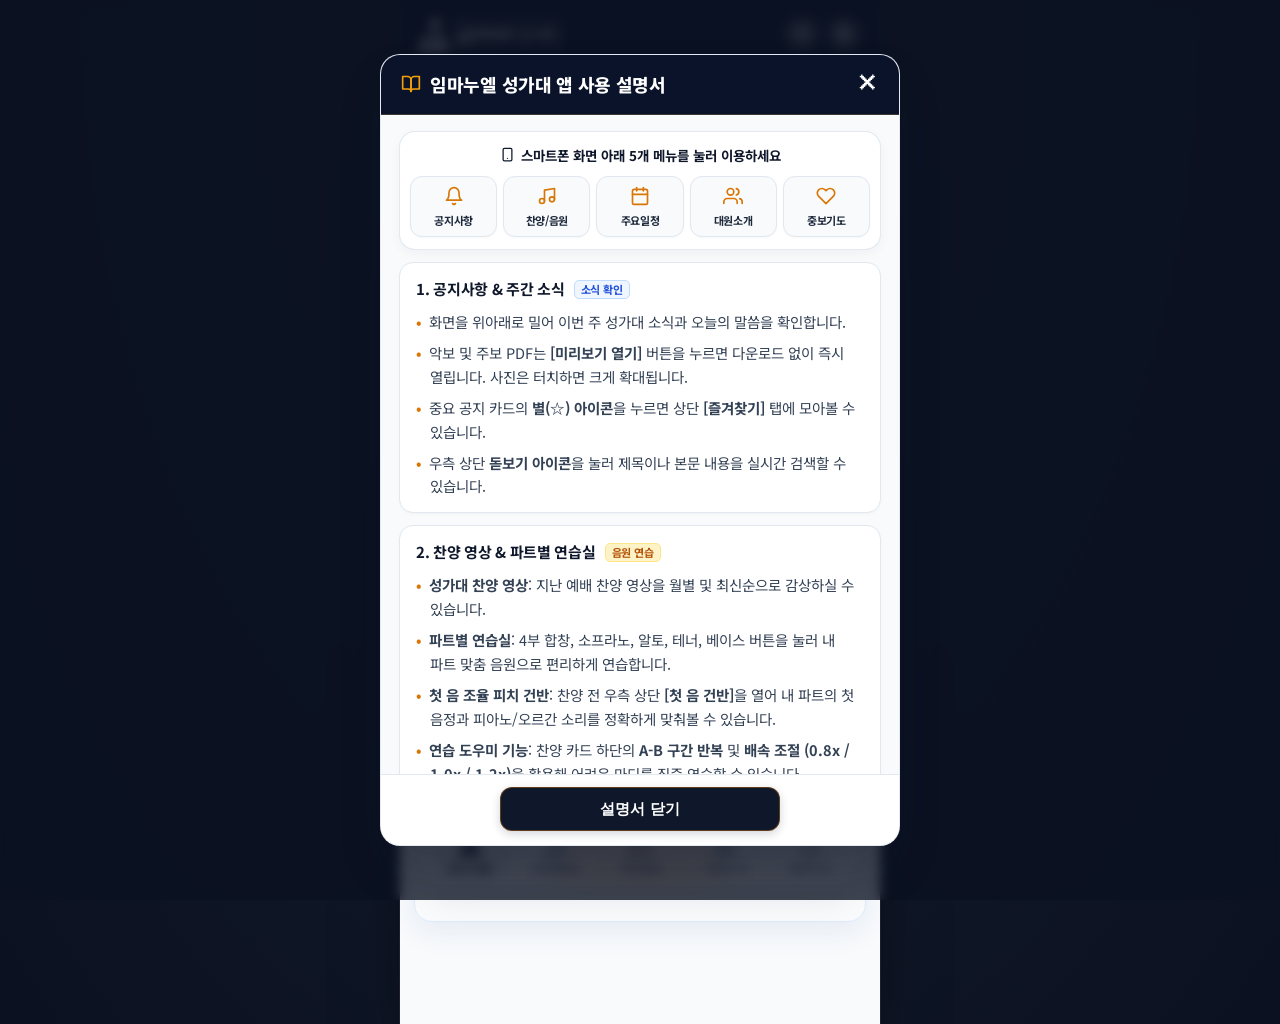
==== commit 1615f1c2: "fix: 앱 재접속 시 버전 체크 무한 리로드 루프 방지 및 버전 동기화 (v1129)" ====
--- a/index.html
+++ b/index.html
@@ -16,7 +16,7 @@
   <link rel="preconnect" href="https://fonts.googleapis.com">
   <link rel="preconnect" href="https://fonts.gstatic.com" crossorigin>
   <link href="https://fonts.googleapis.com/css2?family=Gowun+Batang:wght@400;700&family=Noto+Sans+KR:wght@400;500;700;900&display=swap" rel="stylesheet">
-  <link rel="stylesheet" href="css/styles.css?v=1127">
+  <link rel="stylesheet" href="css/styles.css?v=1129">
   <script src="https://www.youtube.com/iframe_api" async></script>
 </head>
 <body>
@@ -1312,13 +1312,13 @@
   <!-- 실시간 공유 알림 토스트 메시지 -->
   <div id="appToast" class="app-toast-container"></div>
 
-  <script src="js/storage.js?v=1127"></script>
-  <script src="js/app.js?v=1127"></script>
+  <script src="js/storage.js?v=1129"></script>
+  <script src="js/app.js?v=1129"></script>
   <script>
     // 서비스 워커 등록 및 실시간 캐시 갱신 (PWA)
     if ('serviceWorker' in navigator) {
       window.addEventListener('load', () => {
-        navigator.serviceWorker.register('sw.js?v=1127')
+        navigator.serviceWorker.register('sw.js?v=1129')
           .then(reg => {
             console.log('PWA ServiceWorker registered', reg);
             reg.update(); // 강제 SW 최신버전 업데이트 검사
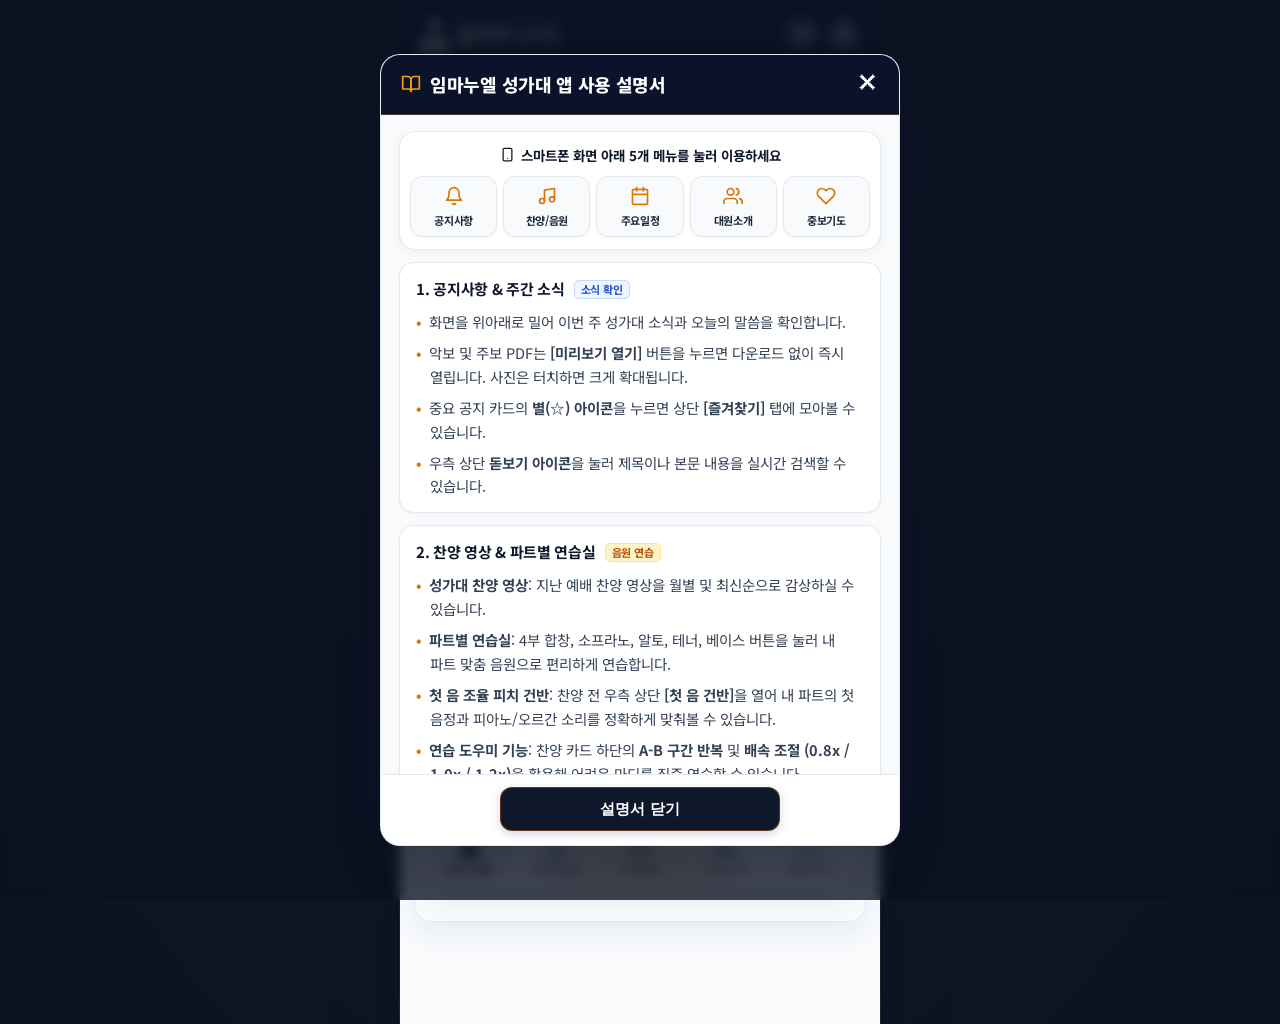
==== commit b3ea18b8: "feat(ui): 하단 탭 바 0.00px 대칭 물방울 감싸기, 1px 림 탄성 팽창 펄스, 스크롤 연동 숨김/등장 모션 적용 (v1130)" ====
--- a/index.html
+++ b/index.html
@@ -16,7 +16,7 @@
   <link rel="preconnect" href="https://fonts.googleapis.com">
   <link rel="preconnect" href="https://fonts.gstatic.com" crossorigin>
   <link href="https://fonts.googleapis.com/css2?family=Gowun+Batang:wght@400;700&family=Noto+Sans+KR:wght@400;500;700;900&display=swap" rel="stylesheet">
-  <link rel="stylesheet" href="css/styles.css?v=1129">
+  <link rel="stylesheet" href="css/styles.css?v=1130">
   <script src="https://www.youtube.com/iframe_api" async></script>
 </head>
 <body>
@@ -1312,13 +1312,13 @@
   <!-- 실시간 공유 알림 토스트 메시지 -->
   <div id="appToast" class="app-toast-container"></div>
 
-  <script src="js/storage.js?v=1129"></script>
-  <script src="js/app.js?v=1129"></script>
+  <script src="js/storage.js?v=1130"></script>
+  <script src="js/app.js?v=1130"></script>
   <script>
     // 서비스 워커 등록 및 실시간 캐시 갱신 (PWA)
     if ('serviceWorker' in navigator) {
       window.addEventListener('load', () => {
-        navigator.serviceWorker.register('sw.js?v=1129')
+        navigator.serviceWorker.register('sw.js?v=1130')
           .then(reg => {
             console.log('PWA ServiceWorker registered', reg);
             reg.update(); // 강제 SW 최신버전 업데이트 검사
--- a/css/styles.css
+++ b/css/styles.css
@@ -2183,15 +2183,16 @@
   position: fixed;
   bottom: max(12px, env(safe-area-inset-bottom, 12px));
   left: 50%;
-  transform: translateX(-50%);
+  transform: translate3d(-50%, 0, 0);
   width: calc(100% - 24px);
   max-width: 440px;
   height: 64px;
-  padding: 4px 6px;
+  padding: 5px 8px;
   box-sizing: border-box;
-  /* 5개 메뉴 정확히 균등 분할 그리드 시스템 */
+  /* 5개 메뉴 완벽 균등 분할 & 균일한 4px 간격 시스템 */
   display: grid;
   grid-template-columns: repeat(5, 1fr);
+  gap: 4px;
   align-items: center;
   justify-items: center;
   border-radius: 9999px;
@@ -2208,7 +2209,39 @@
   box-shadow: 
     0 12px 32px -4px rgba(15, 23, 42, 0.1),
     0 2px 8px -1px rgba(15, 23, 42, 0.04);
-  transition: transform 0.25s cubic-bezier(0.16, 1, 0.3, 1), background 0.3s ease;
+  /* 🌊 부드럽고 여유로운 네이티브 글라이딩 모션 (너무 급하지 않게 우아한 0.48s 속도) */
+  transition: transform 0.48s cubic-bezier(0.22, 1, 0.36, 1), opacity 0.4s ease, background 0.3s ease;
+  will-change: transform, opacity;
+}
+
+/* 🚀 페이스북 & 쓰레드 스타일: 스크롤 다운 시 하단 숨김, 스크롤 업 시 여유롭게 등장 */
+.app-tabbar.nav-hidden {
+  transform: translate3d(-50%, calc(100% + 32px), 0) !important;
+  opacity: 0 !important;
+  pointer-events: none !important;
+}
+
+/* 💫 메뉴 선택 시 하단 독 전체 둥근 테두리 탄성 팽창 (Elastic Dock Pulse) */
+.app-tabbar.dock-pulse {
+  animation: dockSelectBounce 0.42s cubic-bezier(0.34, 1.56, 0.64, 1) both;
+}
+
+@keyframes dockSelectBounce {
+  0% {
+    transform: translate3d(-50%, 0, 0) scale(1);
+  }
+  38% {
+    /* 둥근 테두리 전체가 입체적으로 확대되며 은은한 1px 초슬림 림 펄스 */
+    transform: translate3d(-50%, -2px, 0) scale(1.036);
+    box-shadow: 
+      0 18px 42px -4px rgba(15, 23, 42, 0.16),
+      0 2px 10px -1px rgba(15, 23, 42, 0.08),
+      0 0 0 1px rgba(15, 23, 42, 0.08), /* 가장 얇은 1px 초정밀 림 */
+      inset 0 1.5px 2px rgba(255, 255, 255, 0.98);
+  }
+  100% {
+    transform: translate3d(-50%, 0, 0) scale(1);
+  }
 }
 
 /* 홈화면 추가(PWA standalone 모드) 및 모바일 스탠드얼론 실행 시 여백 */
@@ -2297,9 +2330,9 @@
 /* 💧 당근 & 쓰레드 스타일 글라이딩 서리 알약 (Minimal Frosted Pill & Convex Lens) */
 .tab-liquid-pill {
   position: absolute;
-  top: 4px;
+  top: 5px;
   left: 0;
-  height: calc(100% - 8px);
+  height: calc(100% - 10px);
   border-radius: 9999px;
   z-index: 1;
   pointer-events: none;
